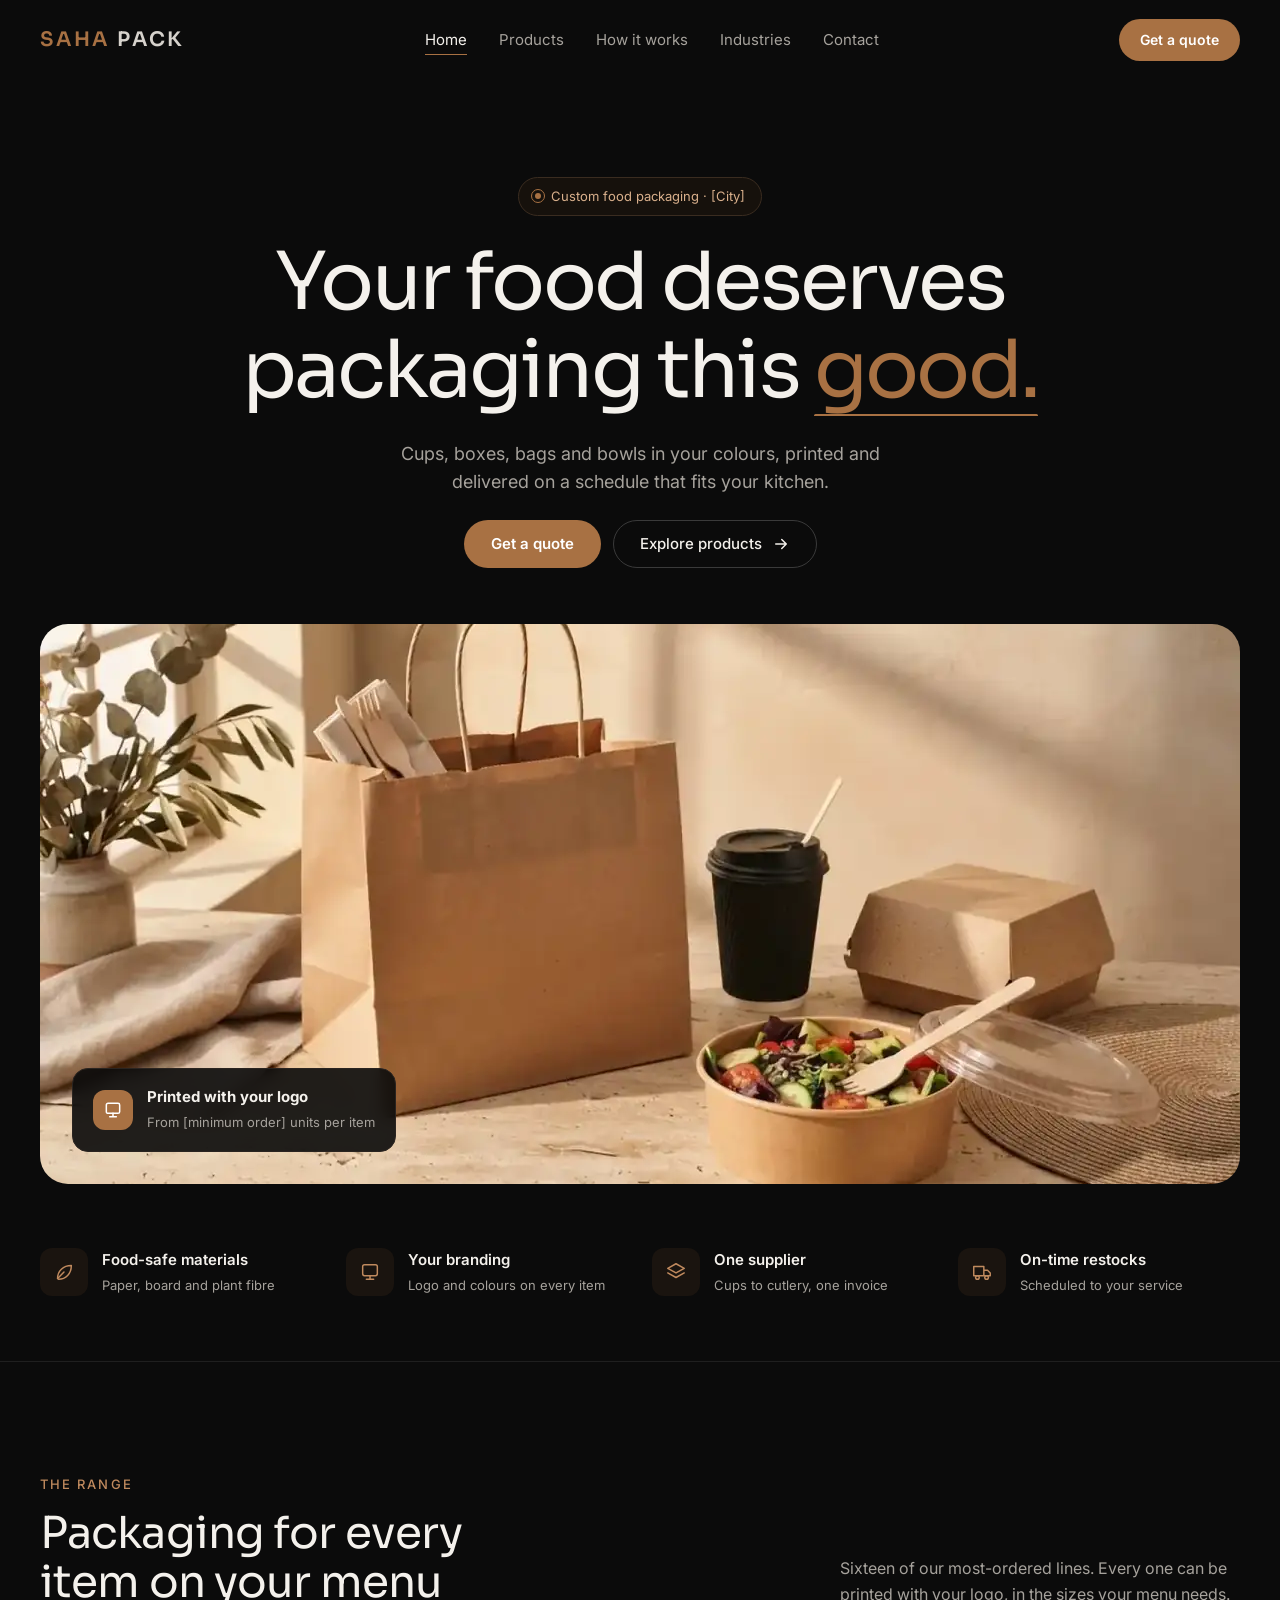
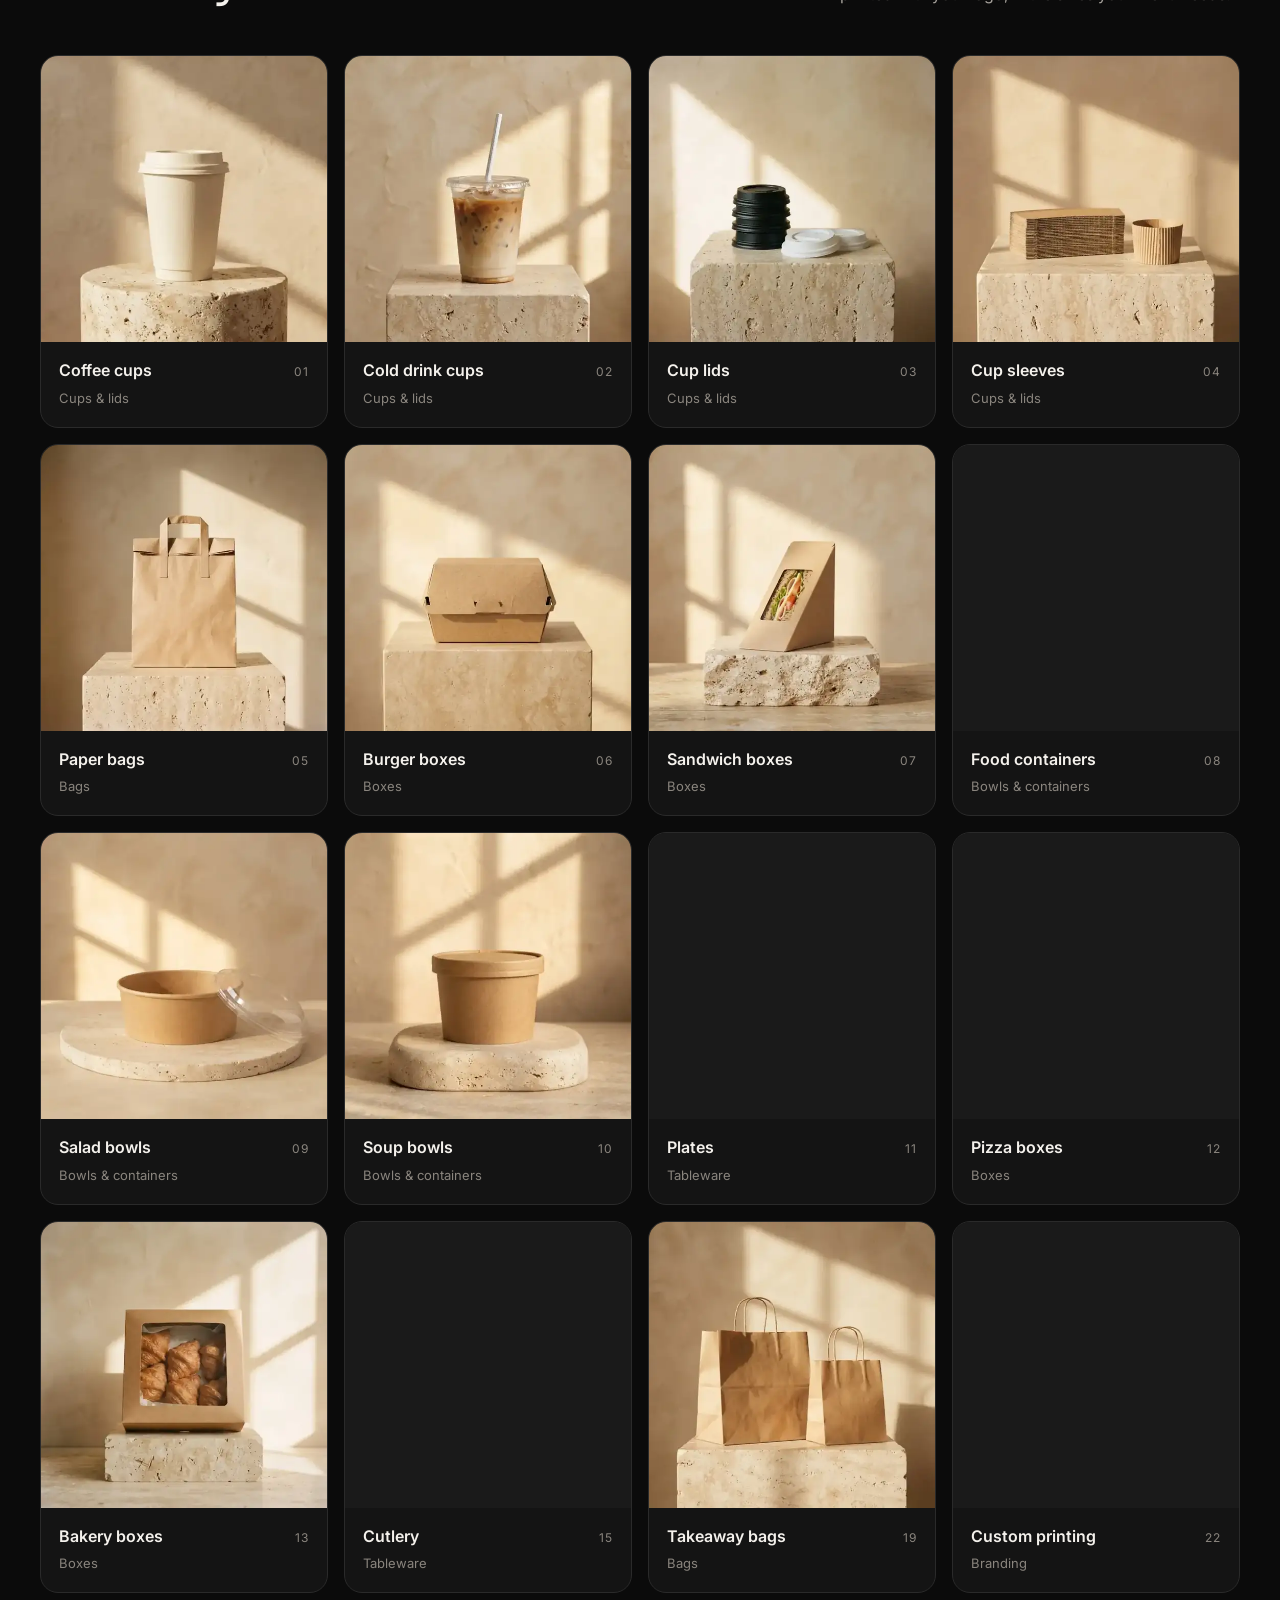
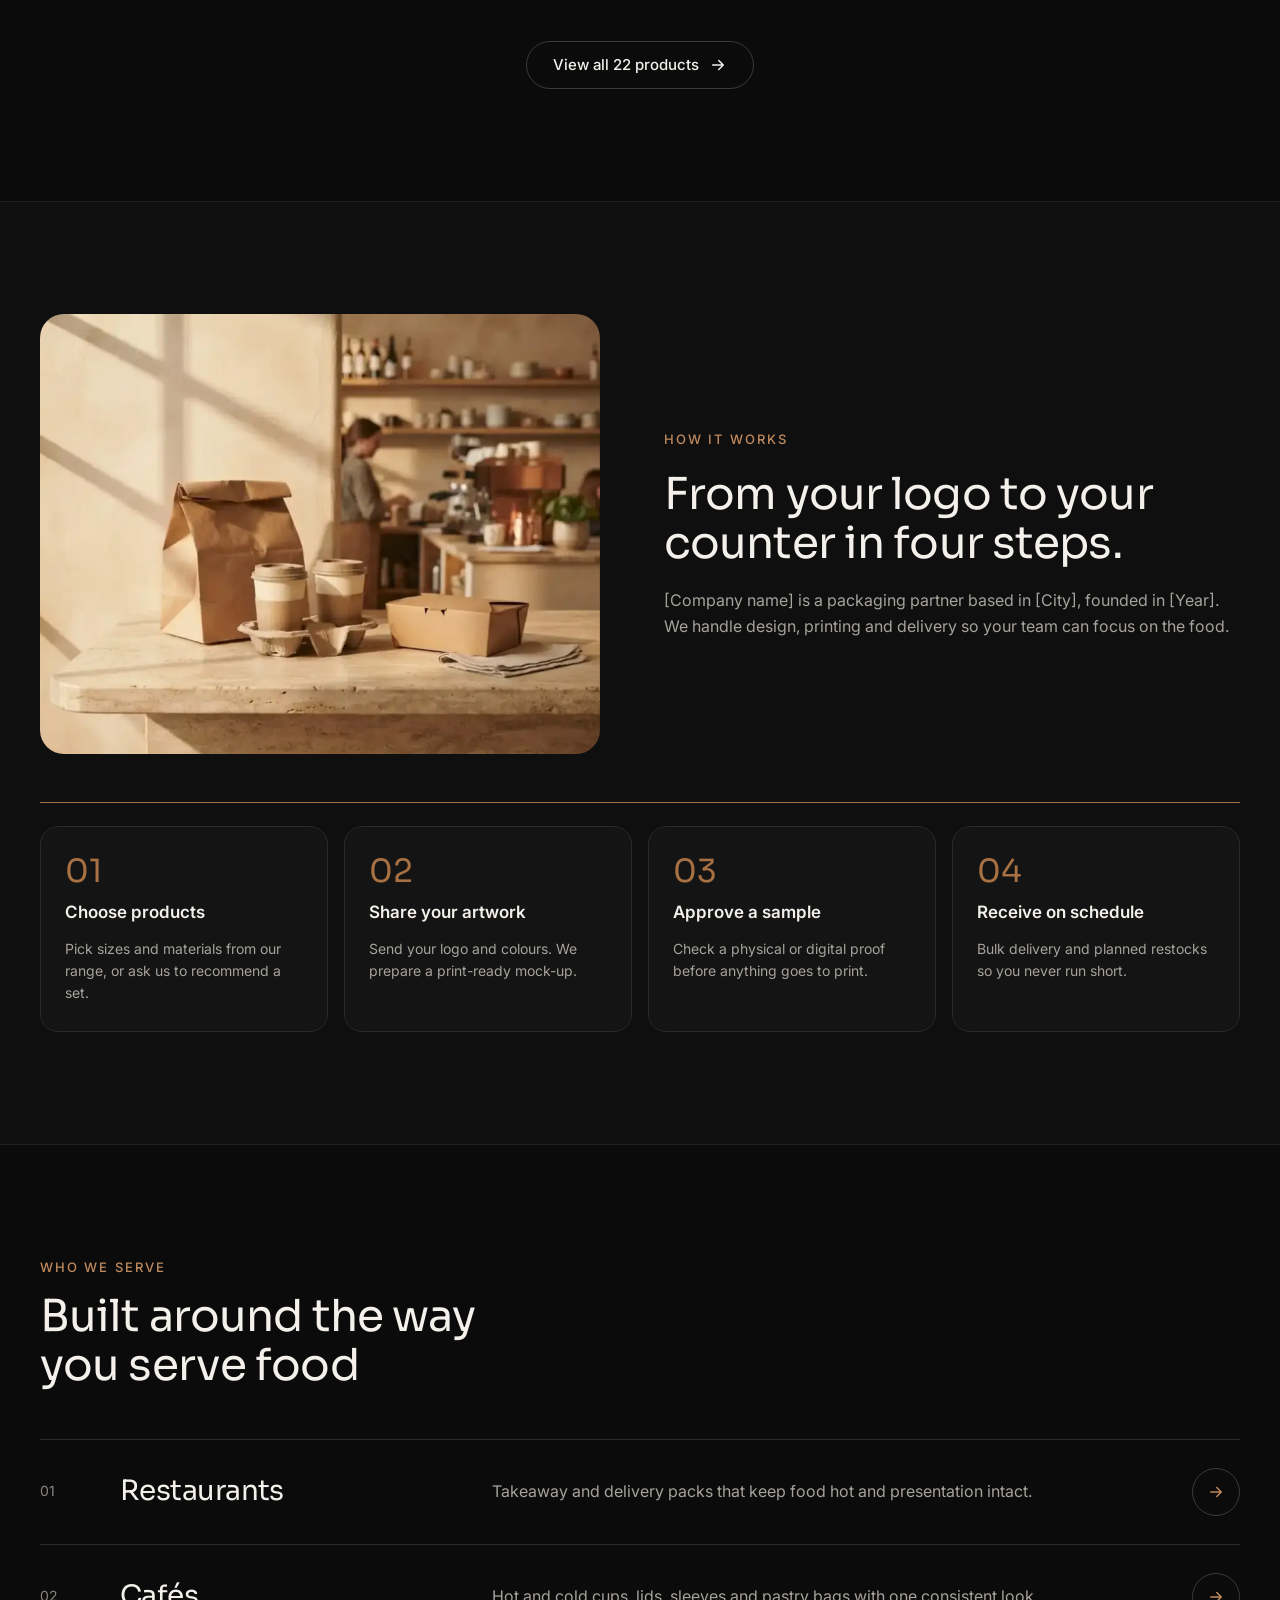
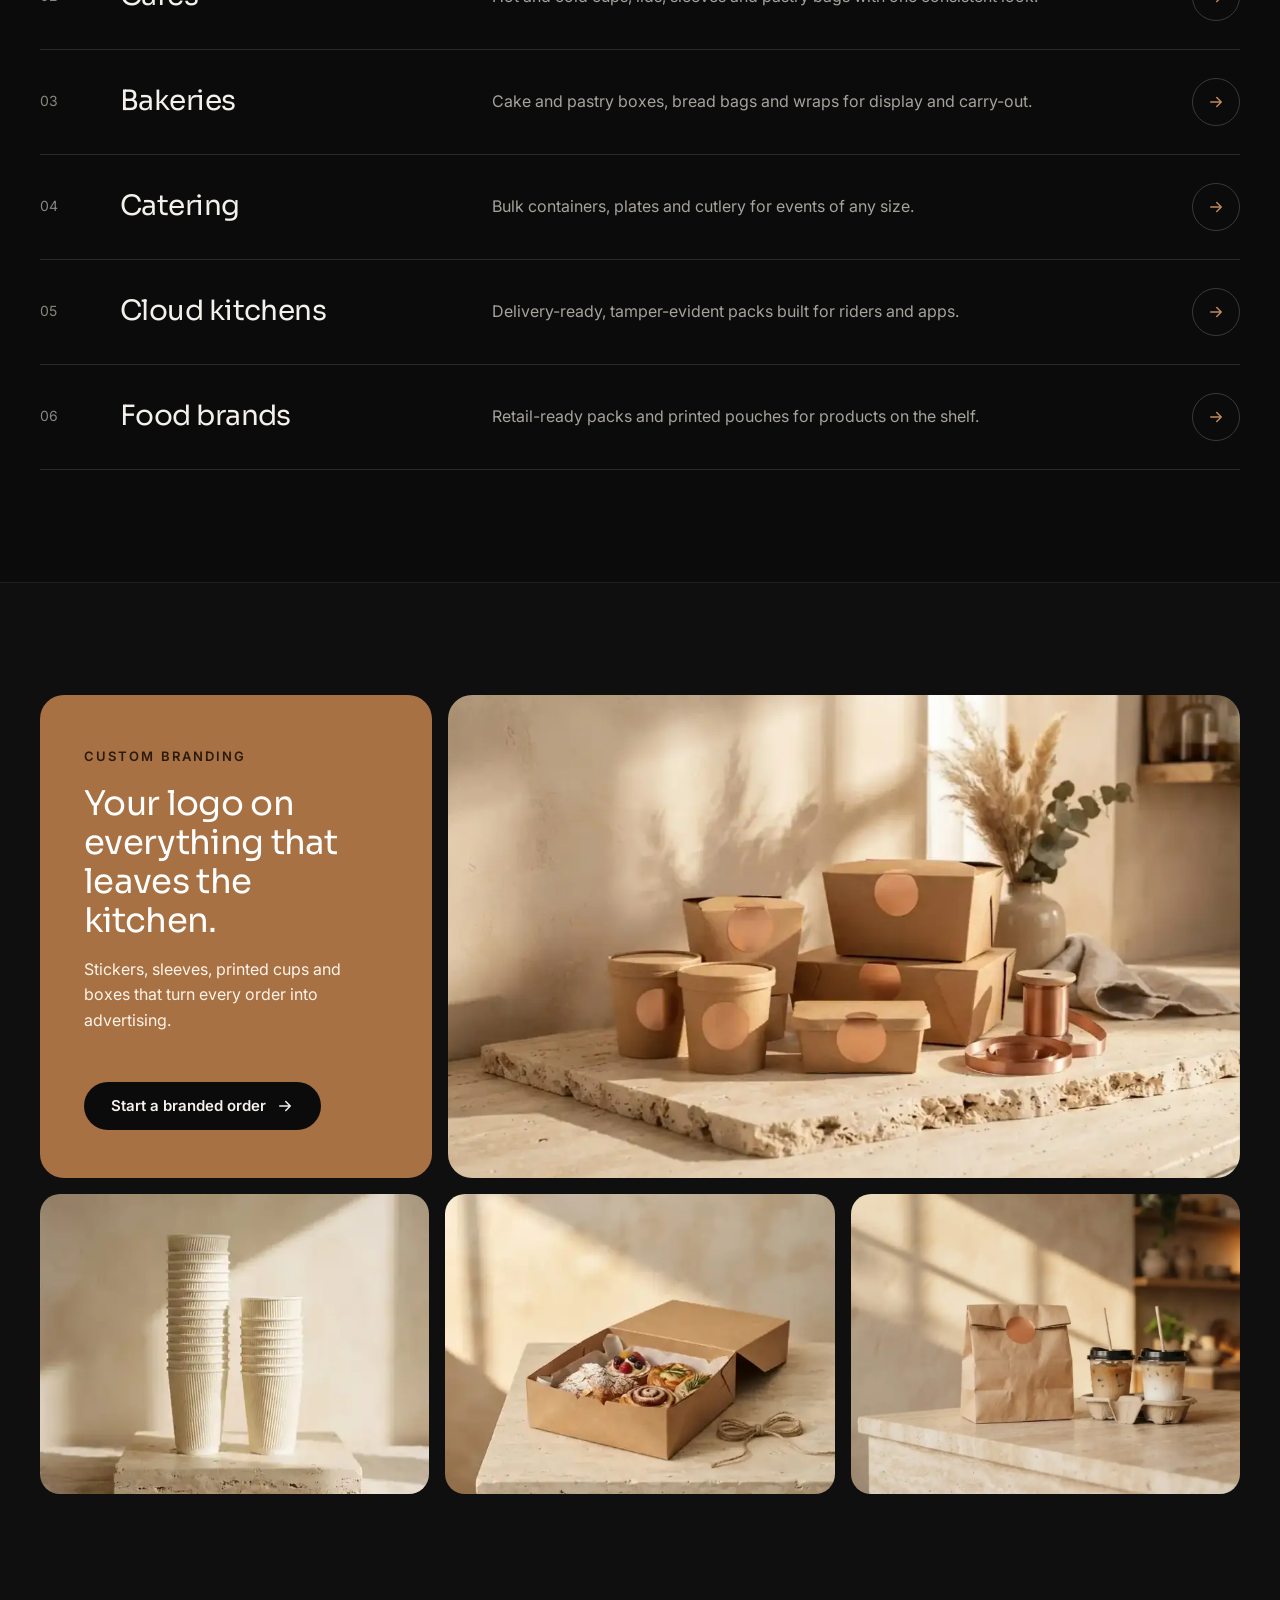
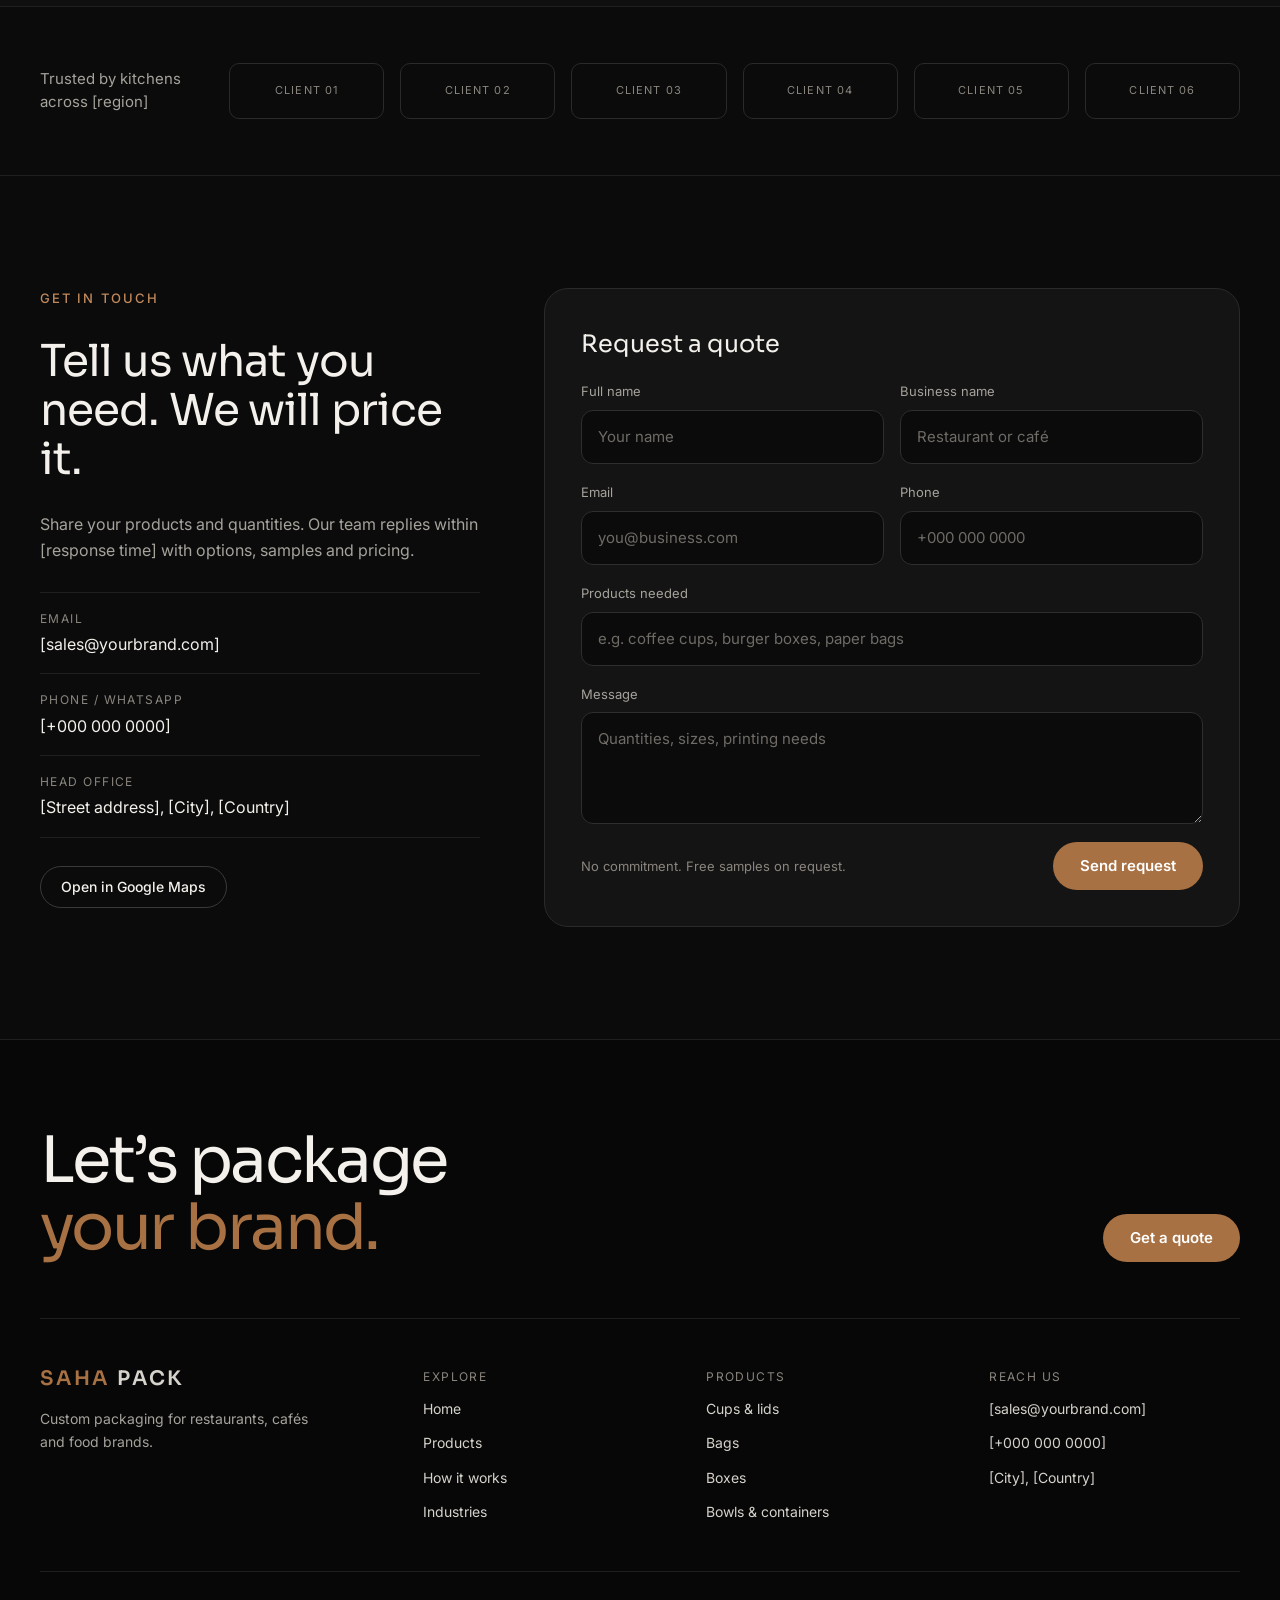
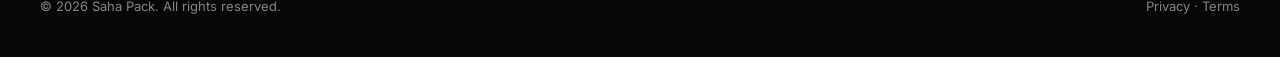
==== index.html @ f31ed8f7 "Saha Pack website: home and products pages with micro-animations Co-Authored-By: Claude Opus 5.5 <no" ====
<!doctype html>
<html lang="en" class="no-js">
<head>
  <meta charset="utf-8">
  <meta name="viewport" content="width=device-width, initial-scale=1">
  <title>Saha Pack | Custom Food Packaging for Restaurants and Cafés</title>
  <meta name="description" content="Cups, boxes, bags and bowls for restaurants, cafés and food brands, printed with your branding and delivered on schedule.">
  <meta name="theme-color" content="#0b0b0b">
  <meta property="og:title" content="Saha Pack | Custom Food Packaging">
  <meta property="og:description" content="Cups, boxes, bags and bowls printed with your branding and delivered on schedule.">
  <meta property="og:image" content="/assets/img/hero.webp">
  <link rel="icon" href="/assets/favicon.svg" type="image/svg+xml">
  <link rel="preconnect" href="https://fonts.googleapis.com">
  <link rel="preconnect" href="https://fonts.gstatic.com" crossorigin>
  <link href="https://fonts.googleapis.com/css2?family=Inter:wght@400;500;600&family=Sora:wght@400;600&display=swap" rel="stylesheet">
  <link rel="preload" as="image" href="/assets/img/hero.webp">
  <link rel="stylesheet" href="/assets/css/styles.css">
</head>
<body>
  <a class="skip-link" href="#main">Skip to content</a>

  <header class="site-header">
    <div class="container nav-bar">
      <a class="logo" href="/" aria-label="Saha Pack home">
        <span class="logo__word"><span>SAHA</span> <span>PACK</span></span>
      </a>
      <nav aria-label="Main">
        <ul class="nav-links">
          <li><a href="/" aria-current="page">Home</a></li>
          <li><a href="/products">Products</a></li>
          <li><a href="/#how">How it works</a></li>
          <li><a href="/#industries">Industries</a></li>
          <li><a href="/#contact">Contact</a></li>
        </ul>
      </nav>
      <div class="nav-cta">
        <a class="btn btn--primary btn--sm" href="/#contact">Get a quote</a>
        <button class="menu-toggle" type="button" aria-label="Open menu" aria-expanded="false" aria-controls="mobile-menu"><span></span></button>
      </div>
    </div>
  </header>

  <div class="mobile-menu" id="mobile-menu">
    <a href="/">Home</a>
    <a href="/products">Products</a>
    <a href="/#how">How it works</a>
    <a href="/#industries">Industries</a>
    <a href="/#contact">Contact</a>
    <a class="btn btn--primary" href="/#contact">Get a quote</a>
  </div>

  <main id="main">

    <!-- Hero -->
    <section class="hero">
      <div class="container">
        <div class="hero__copy">
          <span class="tag fade-in"><span class="tag__dot" aria-hidden="true"></span>Custom food packaging · [City]</span>
          <h1 class="hero__title">
            <span class="line"><span>Your food deserves</span></span>
            <span class="line"><span>packaging this <span class="underline">good.</span></span></span>
          </h1>
          <p class="hero__lead fade-in d1">Cups, boxes, bags and bowls in your colours, printed and delivered on a schedule that fits your kitchen.</p>
          <div class="hero__actions fade-in d2">
            <a class="btn btn--primary" href="#contact">Get a quote</a>
            <a class="btn btn--ghost" href="/products">Explore products
              <svg class="icon" viewBox="0 0 24 24" fill="none" stroke="currentColor" stroke-width="2" stroke-linecap="round" stroke-linejoin="round" aria-hidden="true"><path d="M5 12h14M13 6l6 6-6 6"/></svg>
            </a>
          </div>
        </div>

        <div class="hero__media fade-in d3">
          <div class="hero__frame">
            <img src="/assets/img/hero.webp" width="1600" height="1193" alt="Kraft takeaway bag, black coffee cup, burger box and salad bowl on a stone counter in warm sunlight" fetchpriority="high">
          </div>
          <div class="float-card">
            <span class="float-card__icon" aria-hidden="true">
              <svg width="20" height="20" viewBox="0 0 24 24" fill="none" stroke="#fff" stroke-width="1.8" stroke-linecap="round" stroke-linejoin="round"><rect x="4" y="4" width="16" height="12" rx="2"/><path d="M8 20h8M12 16v4"/></svg>
            </span>
            <span><strong>Printed with your logo</strong><small>From [minimum order] units per item</small></span>
          </div>
        </div>
      </div>
    </section>

    <!-- Values -->
    <section class="values" aria-label="Why Saha Pack">
      <div class="container values__grid" data-reveal-group>
        <div class="value" data-reveal>
          <span class="value__icon" aria-hidden="true"><svg viewBox="0 0 24 24" fill="none" stroke="currentColor" stroke-width="1.6" stroke-linecap="round" stroke-linejoin="round"><path pathLength="1" d="M5 19c0-8 6-14 15-14 0 9-6 15-14 15"/><path pathLength="1" d="M5 19l7-7"/></svg></span>
          <span><strong>Food-safe materials</strong><small>Paper, board and plant fibre</small></span>
        </div>
        <div class="value" data-reveal>
          <span class="value__icon" aria-hidden="true"><svg viewBox="0 0 24 24" fill="none" stroke="currentColor" stroke-width="1.6" stroke-linecap="round" stroke-linejoin="round"><rect pathLength="1" x="4" y="4" width="16" height="12" rx="2"/><path pathLength="1" d="M8 20h8M12 16v4"/></svg></span>
          <span><strong>Your branding</strong><small>Logo and colours on every item</small></span>
        </div>
        <div class="value" data-reveal>
          <span class="value__icon" aria-hidden="true"><svg viewBox="0 0 24 24" fill="none" stroke="currentColor" stroke-width="1.6" stroke-linecap="round" stroke-linejoin="round"><path pathLength="1" d="M12 3l9 5-9 5-9-5z"/><path pathLength="1" d="M3 13l9 5 9-5"/></svg></span>
          <span><strong>One supplier</strong><small>Cups to cutlery, one invoice</small></span>
        </div>
        <div class="value" data-reveal>
          <span class="value__icon" aria-hidden="true"><svg viewBox="0 0 24 24" fill="none" stroke="currentColor" stroke-width="1.6" stroke-linecap="round" stroke-linejoin="round"><path pathLength="1" d="M3 6h11v10H3zM14 10h4l3 3v3h-7"/><circle pathLength="1" cx="7" cy="18" r="2"/><circle pathLength="1" cx="17" cy="18" r="2"/></svg></span>
          <span><strong>On-time restocks</strong><small>Scheduled to your service</small></span>
        </div>
      </div>
    </section>

    <!-- Products -->
    <section class="section" id="products" aria-labelledby="products-title">
      <div class="container">
        <div class="section-head">
          <div data-reveal>
            <span class="eyebrow">The range</span>
            <h2 class="h2" id="products-title">Packaging for every<br>item on your menu</h2>
          </div>
          <p class="lead" data-reveal>Sixteen of our most-ordered lines. Every one can be printed with your logo, in the sizes your menu needs.</p>
        </div>

        <div class="product-grid" data-reveal-group>
          <a class="card" href="/products" data-reveal><div class="card__media"><img src="/assets/img/coffee-cups.webp" width="800" height="800" loading="lazy" decoding="async" alt="Cream double-wall coffee cup with lid"></div><span class="card__go" aria-hidden="true"><svg viewBox="0 0 24 24" fill="none" stroke="currentColor" stroke-width="2" stroke-linecap="round" stroke-linejoin="round"><path d="M5 12h14M13 6l6 6-6 6"/></svg></span><div class="card__info"><div class="card__row"><span class="card__name">Coffee cups</span><span class="card__num">01</span></div><span class="card__cat">Cups &amp; lids</span></div></a>
          <a class="card" href="/products" data-reveal><div class="card__media"><img src="/assets/img/cold-drink-cups.webp" width="800" height="800" loading="lazy" decoding="async" alt="Clear cold drink cup with iced latte and straw"></div><span class="card__go" aria-hidden="true"><svg viewBox="0 0 24 24" fill="none" stroke="currentColor" stroke-width="2" stroke-linecap="round" stroke-linejoin="round"><path d="M5 12h14M13 6l6 6-6 6"/></svg></span><div class="card__info"><div class="card__row"><span class="card__name">Cold drink cups</span><span class="card__num">02</span></div><span class="card__cat">Cups &amp; lids</span></div></a>
          <a class="card" href="/products" data-reveal><div class="card__media"><img src="/assets/img/cup-lids.webp" width="800" height="800" loading="lazy" decoding="async" alt="Stack of black sip lids beside white lids"></div><span class="card__go" aria-hidden="true"><svg viewBox="0 0 24 24" fill="none" stroke="currentColor" stroke-width="2" stroke-linecap="round" stroke-linejoin="round"><path d="M5 12h14M13 6l6 6-6 6"/></svg></span><div class="card__info"><div class="card__row"><span class="card__name">Cup lids</span><span class="card__num">03</span></div><span class="card__cat">Cups &amp; lids</span></div></a>
          <a class="card" href="/products" data-reveal><div class="card__media"><img src="/assets/img/cup-sleeves.webp" width="800" height="800" loading="lazy" decoding="async" alt="Kraft corrugated cup sleeves"></div><span class="card__go" aria-hidden="true"><svg viewBox="0 0 24 24" fill="none" stroke="currentColor" stroke-width="2" stroke-linecap="round" stroke-linejoin="round"><path d="M5 12h14M13 6l6 6-6 6"/></svg></span><div class="card__info"><div class="card__row"><span class="card__name">Cup sleeves</span><span class="card__num">04</span></div><span class="card__cat">Cups &amp; lids</span></div></a>
          <a class="card" href="/products" data-reveal><div class="card__media"><img src="/assets/img/paper-bags.webp" width="800" height="800" loading="lazy" decoding="async" alt="Kraft paper bag with flat handles"></div><span class="card__go" aria-hidden="true"><svg viewBox="0 0 24 24" fill="none" stroke="currentColor" stroke-width="2" stroke-linecap="round" stroke-linejoin="round"><path d="M5 12h14M13 6l6 6-6 6"/></svg></span><div class="card__info"><div class="card__row"><span class="card__name">Paper bags</span><span class="card__num">05</span></div><span class="card__cat">Bags</span></div></a>
          <a class="card" href="/products" data-reveal><div class="card__media"><img src="/assets/img/burger-boxes.webp" width="800" height="800" loading="lazy" decoding="async" alt="Kraft clamshell burger box"></div><span class="card__go" aria-hidden="true"><svg viewBox="0 0 24 24" fill="none" stroke="currentColor" stroke-width="2" stroke-linecap="round" stroke-linejoin="round"><path d="M5 12h14M13 6l6 6-6 6"/></svg></span><div class="card__info"><div class="card__row"><span class="card__name">Burger boxes</span><span class="card__num">06</span></div><span class="card__cat">Boxes</span></div></a>
          <a class="card" href="/products" data-reveal><div class="card__media"><img src="/assets/img/sandwich-boxes.webp" width="800" height="800" loading="lazy" decoding="async" alt="Kraft sandwich wedge box with window"></div><span class="card__go" aria-hidden="true"><svg viewBox="0 0 24 24" fill="none" stroke="currentColor" stroke-width="2" stroke-linecap="round" stroke-linejoin="round"><path d="M5 12h14M13 6l6 6-6 6"/></svg></span><div class="card__info"><div class="card__row"><span class="card__name">Sandwich boxes</span><span class="card__num">07</span></div><span class="card__cat">Boxes</span></div></a>
          <a class="card" href="/products" data-reveal><div class="card__media"><img src="/assets/img/food-containers.webp" width="800" height="800" loading="lazy" decoding="async" alt="Two stacked kraft food containers with lids"></div><span class="card__go" aria-hidden="true"><svg viewBox="0 0 24 24" fill="none" stroke="currentColor" stroke-width="2" stroke-linecap="round" stroke-linejoin="round"><path d="M5 12h14M13 6l6 6-6 6"/></svg></span><div class="card__info"><div class="card__row"><span class="card__name">Food containers</span><span class="card__num">08</span></div><span class="card__cat">Bowls &amp; containers</span></div></a>
          <a class="card" href="/products" data-reveal><div class="card__media"><img src="/assets/img/salad-bowls.webp" width="800" height="800" loading="lazy" decoding="async" alt="Kraft salad bowl with clear lid"></div><span class="card__go" aria-hidden="true"><svg viewBox="0 0 24 24" fill="none" stroke="currentColor" stroke-width="2" stroke-linecap="round" stroke-linejoin="round"><path d="M5 12h14M13 6l6 6-6 6"/></svg></span><div class="card__info"><div class="card__row"><span class="card__name">Salad bowls</span><span class="card__num">09</span></div><span class="card__cat">Bowls &amp; containers</span></div></a>
          <a class="card" href="/products" data-reveal><div class="card__media"><img src="/assets/img/soup-bowls.webp" width="800" height="800" loading="lazy" decoding="async" alt="Kraft soup bowl with fitted lid"></div><span class="card__go" aria-hidden="true"><svg viewBox="0 0 24 24" fill="none" stroke="currentColor" stroke-width="2" stroke-linecap="round" stroke-linejoin="round"><path d="M5 12h14M13 6l6 6-6 6"/></svg></span><div class="card__info"><div class="card__row"><span class="card__name">Soup bowls</span><span class="card__num">10</span></div><span class="card__cat">Bowls &amp; containers</span></div></a>
          <a class="card" href="/products" data-reveal><div class="card__media"><img src="/assets/img/plates.webp" width="800" height="800" loading="lazy" decoding="async" alt="Stack of plant-fibre plates"></div><span class="card__go" aria-hidden="true"><svg viewBox="0 0 24 24" fill="none" stroke="currentColor" stroke-width="2" stroke-linecap="round" stroke-linejoin="round"><path d="M5 12h14M13 6l6 6-6 6"/></svg></span><div class="card__info"><div class="card__row"><span class="card__name">Plates</span><span class="card__num">11</span></div><span class="card__cat">Tableware</span></div></a>
          <a class="card" href="/products" data-reveal><div class="card__media"><img src="/assets/img/pizza-boxes.webp" width="800" height="800" loading="lazy" decoding="async" alt="Two stacked kraft pizza boxes"></div><span class="card__go" aria-hidden="true"><svg viewBox="0 0 24 24" fill="none" stroke="currentColor" stroke-width="2" stroke-linecap="round" stroke-linejoin="round"><path d="M5 12h14M13 6l6 6-6 6"/></svg></span><div class="card__info"><div class="card__row"><span class="card__name">Pizza boxes</span><span class="card__num">12</span></div><span class="card__cat">Boxes</span></div></a>
          <a class="card" href="/products" data-reveal><div class="card__media"><img src="/assets/img/bakery-boxes.webp" width="800" height="800" loading="lazy" decoding="async" alt="Kraft bakery box with window showing croissants"></div><span class="card__go" aria-hidden="true"><svg viewBox="0 0 24 24" fill="none" stroke="currentColor" stroke-width="2" stroke-linecap="round" stroke-linejoin="round"><path d="M5 12h14M13 6l6 6-6 6"/></svg></span><div class="card__info"><div class="card__row"><span class="card__name">Bakery boxes</span><span class="card__num">13</span></div><span class="card__cat">Boxes</span></div></a>
          <a class="card" href="/products" data-reveal><div class="card__media"><img src="/assets/img/cutlery.webp" width="800" height="800" loading="lazy" decoding="async" alt="Wooden fork, knife and spoon"></div><span class="card__go" aria-hidden="true"><svg viewBox="0 0 24 24" fill="none" stroke="currentColor" stroke-width="2" stroke-linecap="round" stroke-linejoin="round"><path d="M5 12h14M13 6l6 6-6 6"/></svg></span><div class="card__info"><div class="card__row"><span class="card__name">Cutlery</span><span class="card__num">15</span></div><span class="card__cat">Tableware</span></div></a>
          <a class="card" href="/products" data-reveal><div class="card__media"><img src="/assets/img/takeaway-bags.webp" width="800" height="800" loading="lazy" decoding="async" alt="Two kraft takeaway bags with twisted handles"></div><span class="card__go" aria-hidden="true"><svg viewBox="0 0 24 24" fill="none" stroke="currentColor" stroke-width="2" stroke-linecap="round" stroke-linejoin="round"><path d="M5 12h14M13 6l6 6-6 6"/></svg></span><div class="card__info"><div class="card__row"><span class="card__name">Takeaway bags</span><span class="card__num">19</span></div><span class="card__cat">Bags</span></div></a>
          <a class="card" href="/products" data-reveal><div class="card__media"><img src="/assets/img/custom-printing.webp" width="800" height="800" loading="lazy" decoding="async" alt="Black cup, gift box and kraft pouch with copper seals"></div><span class="card__go" aria-hidden="true"><svg viewBox="0 0 24 24" fill="none" stroke="currentColor" stroke-width="2" stroke-linecap="round" stroke-linejoin="round"><path d="M5 12h14M13 6l6 6-6 6"/></svg></span><div class="card__info"><div class="card__row"><span class="card__name">Custom printing</span><span class="card__num">22</span></div><span class="card__cat">Branding</span></div></a>
        </div>

        <div class="center">
          <a class="btn btn--ghost" href="/products">View all 22 products
            <svg class="icon" viewBox="0 0 24 24" fill="none" stroke="currentColor" stroke-width="2" stroke-linecap="round" stroke-linejoin="round" aria-hidden="true"><path d="M5 12h14M13 6l6 6-6 6"/></svg>
          </a>
        </div>
      </div>
    </section>

    <!-- How it works -->
    <section class="section section--alt" id="how" aria-labelledby="how-title">
      <div class="container">
        <div class="how">
          <div class="how__photo photo photo--parallax" data-reveal>
            <img src="/assets/img/about.webp" width="1600" height="1073" loading="lazy" decoding="async" alt="Takeaway order with coffee cups in a carrier on a café counter">
          </div>
          <div class="how__copy" data-reveal>
            <span class="eyebrow">How it works</span>
            <h2 class="h2" id="how-title">From your logo to your counter in four steps.</h2>
            <p class="lead">[Company name] is a packaging partner based in [City], founded in [Year]. We handle design, printing and delivery so your team can focus on the food.</p>
          </div>
        </div>

        <ol class="steps" data-observe data-reveal-group style="list-style:none;padding:0;margin-bottom:0;margin-top:72px">
          <li class="steps__track" aria-hidden="true"></li>
          <li class="step" data-reveal><span class="step__num">01</span><h3>Choose products</h3><p>Pick sizes and materials from our range, or ask us to recommend a set.</p></li>
          <li class="step" data-reveal><span class="step__num">02</span><h3>Share your artwork</h3><p>Send your logo and colours. We prepare a print-ready mock-up.</p></li>
          <li class="step" data-reveal><span class="step__num">03</span><h3>Approve a sample</h3><p>Check a physical or digital proof before anything goes to print.</p></li>
          <li class="step" data-reveal><span class="step__num">04</span><h3>Receive on schedule</h3><p>Bulk delivery and planned restocks so you never run short.</p></li>
        </ol>
      </div>
    </section>

    <!-- Industries -->
    <section class="section" id="industries" aria-labelledby="ind-title">
      <div class="container">
        <div class="section-head">
          <div data-reveal>
            <span class="eyebrow">Who we serve</span>
            <h2 class="h2" id="ind-title">Built around the way<br>you serve food</h2>
          </div>
        </div>
        <div class="ind-list" data-reveal-group>
          <a class="ind-row" href="#contact" data-reveal><span class="ind-row__num">01</span><span class="ind-row__title">Restaurants</span><span class="ind-row__desc">Takeaway and delivery packs that keep food hot and presentation intact.</span><span class="ind-row__arrow" aria-hidden="true"><svg viewBox="0 0 24 24" fill="none" stroke="currentColor" stroke-width="2" stroke-linecap="round" stroke-linejoin="round"><path d="M5 12h14M13 6l6 6-6 6"/></svg></span></a>
          <a class="ind-row" href="#contact" data-reveal><span class="ind-row__num">02</span><span class="ind-row__title">Cafés</span><span class="ind-row__desc">Hot and cold cups, lids, sleeves and pastry bags with one consistent look.</span><span class="ind-row__arrow" aria-hidden="true"><svg viewBox="0 0 24 24" fill="none" stroke="currentColor" stroke-width="2" stroke-linecap="round" stroke-linejoin="round"><path d="M5 12h14M13 6l6 6-6 6"/></svg></span></a>
          <a class="ind-row" href="#contact" data-reveal><span class="ind-row__num">03</span><span class="ind-row__title">Bakeries</span><span class="ind-row__desc">Cake and pastry boxes, bread bags and wraps for display and carry-out.</span><span class="ind-row__arrow" aria-hidden="true"><svg viewBox="0 0 24 24" fill="none" stroke="currentColor" stroke-width="2" stroke-linecap="round" stroke-linejoin="round"><path d="M5 12h14M13 6l6 6-6 6"/></svg></span></a>
          <a class="ind-row" href="#contact" data-reveal><span class="ind-row__num">04</span><span class="ind-row__title">Catering</span><span class="ind-row__desc">Bulk containers, plates and cutlery for events of any size.</span><span class="ind-row__arrow" aria-hidden="true"><svg viewBox="0 0 24 24" fill="none" stroke="currentColor" stroke-width="2" stroke-linecap="round" stroke-linejoin="round"><path d="M5 12h14M13 6l6 6-6 6"/></svg></span></a>
          <a class="ind-row" href="#contact" data-reveal><span class="ind-row__num">05</span><span class="ind-row__title">Cloud kitchens</span><span class="ind-row__desc">Delivery-ready, tamper-evident packs built for riders and apps.</span><span class="ind-row__arrow" aria-hidden="true"><svg viewBox="0 0 24 24" fill="none" stroke="currentColor" stroke-width="2" stroke-linecap="round" stroke-linejoin="round"><path d="M5 12h14M13 6l6 6-6 6"/></svg></span></a>
          <a class="ind-row" href="#contact" data-reveal><span class="ind-row__num">06</span><span class="ind-row__title">Food brands</span><span class="ind-row__desc">Retail-ready packs and printed pouches for products on the shelf.</span><span class="ind-row__arrow" aria-hidden="true"><svg viewBox="0 0 24 24" fill="none" stroke="currentColor" stroke-width="2" stroke-linecap="round" stroke-linejoin="round"><path d="M5 12h14M13 6l6 6-6 6"/></svg></span></a>
        </div>
      </div>
    </section>

    <!-- Custom branding -->
    <section class="section section--alt" aria-labelledby="brand-title">
      <div class="container">
        <div class="brand-top">
          <div class="brand-card" data-reveal>
            <div>
              <span class="eyebrow">Custom branding</span>
              <h2 id="brand-title">Your logo on everything that leaves the kitchen.</h2>
              <p>Stickers, sleeves, printed cups and boxes that turn every order into advertising.</p>
            </div>
            <a class="btn btn--dark" href="#contact">Start a branded order
              <svg class="icon" viewBox="0 0 24 24" fill="none" stroke="currentColor" stroke-width="2" stroke-linecap="round" stroke-linejoin="round" aria-hidden="true"><path d="M5 12h14M13 6l6 6-6 6"/></svg>
            </a>
          </div>
          <div class="photo photo--parallax" data-reveal>
            <img src="/assets/img/branded-set.webp" width="1600" height="1073" loading="lazy" decoding="async" alt="Kraft boxes and soup cups sealed with copper stickers, with a spool of copper ribbon">
          </div>
        </div>
        <div class="brand-row" data-reveal-group>
          <div class="photo" data-reveal><img src="/assets/img/cup-stacks.webp" width="800" height="800" loading="lazy" decoding="async" alt="Two stacks of cream ripple coffee cups"></div>
          <div class="photo" data-reveal><img src="/assets/img/pastry-box.webp" width="800" height="800" loading="lazy" decoding="async" alt="Open kraft box of pastries with twine"></div>
          <div class="photo" data-reveal><img src="/assets/img/delivery-order.webp" width="1600" height="1073" loading="lazy" decoding="async" alt="Sealed kraft bag and two iced coffees in a carrier"></div>
        </div>
      </div>
    </section>

    <!-- Clients -->
    <section class="clients" aria-label="Clients">
      <div class="container clients__inner">
        <p class="clients__label">Trusted by kitchens<br>across [region]</p>
        <div class="clients__logos" data-reveal-group>
          <div class="client" data-reveal>CLIENT 01</div>
          <div class="client" data-reveal>CLIENT 02</div>
          <div class="client" data-reveal>CLIENT 03</div>
          <div class="client" data-reveal>CLIENT 04</div>
          <div class="client" data-reveal>CLIENT 05</div>
          <div class="client" data-reveal>CLIENT 06</div>
        </div>
      </div>
    </section>

    <!-- Contact -->
    <section class="section" id="contact" aria-labelledby="contact-title">
      <div class="container contact">
        <div class="contact__copy" data-reveal>
          <span class="eyebrow">Get in touch</span>
          <h2 class="h2" id="contact-title">Tell us what you need. We will price it.</h2>
          <p class="lead">Share your products and quantities. Our team replies within [response time] with options, samples and pricing.</p>
          <dl class="details" style="margin:0">
            <div><dt>Email</dt><dd><a href="mailto:sales@yourbrand.com">[sales@yourbrand.com]</a></dd></div>
            <div><dt>Phone / WhatsApp</dt><dd>[+000 000 0000]</dd></div>
            <div><dt>Head office</dt><dd>[Street address], [City], [Country]</dd></div>
          </dl>
          <a class="btn btn--ghost btn--sm" href="#" style="align-self:flex-start">Open in Google Maps</a>
        </div>

        <form class="form" data-quote-form novalidate data-reveal>
          <h3>Request a quote</h3>
          <div class="field"><label for="f-name">Full name</label><input id="f-name" name="Name" type="text" autocomplete="name" placeholder="Your name" required></div>
          <div class="field"><label for="f-biz">Business name</label><input id="f-biz" name="Business" type="text" autocomplete="organization" placeholder="Restaurant or café"></div>
          <div class="field"><label for="f-email">Email</label><input id="f-email" name="Email" type="email" autocomplete="email" placeholder="you@business.com" required></div>
          <div class="field"><label for="f-phone">Phone</label><input id="f-phone" name="Phone" type="tel" autocomplete="tel" placeholder="+000 000 0000"></div>
          <div class="field field--full"><label for="f-products">Products needed</label><input id="f-products" name="Products" type="text" placeholder="e.g. coffee cups, burger boxes, paper bags" required></div>
          <div class="field field--full"><label for="f-msg">Message</label><textarea id="f-msg" name="Message" placeholder="Quantities, sizes, printing needs"></textarea></div>
          <div class="form__foot">
            <span class="form__note">No commitment. Free samples on request.</span>
            <button class="btn btn--primary" type="submit">
              <svg class="spinner" viewBox="0 0 24 24" fill="none" stroke="currentColor" stroke-width="2.4" stroke-linecap="round" aria-hidden="true"><path d="M12 3a9 9 0 1 0 9 9"/></svg>
              <svg class="check" viewBox="0 0 24 24" fill="none" stroke="currentColor" stroke-width="2.4" stroke-linecap="round" stroke-linejoin="round" aria-hidden="true"><path d="M5 12l5 5 9-10"/></svg>
              <span class="btn__label">Send request</span>
            </button>
          </div>
        </form>
      </div>
    </section>
  </main>

  <footer class="site-footer">
    <div class="container">
      <div class="footer-cta" data-reveal>
        <h2>Let’s package<br><span>your brand.</span></h2>
        <a class="btn btn--primary" href="/#contact">Get a quote</a>
      </div>
      <div class="footer-grid">
        <div>
          <a class="logo" href="/" aria-label="Saha Pack home"><span class="logo__word"><span>SAHA</span> <span>PACK</span></span></a>
          <p>Custom packaging for restaurants, cafés and food brands.</p>
        </div>
        <nav class="footer-col" aria-label="Explore">
          <span class="label-sm">Explore</span>
          <a href="/">Home</a><a href="/products">Products</a><a href="/#how">How it works</a><a href="/#industries">Industries</a>
        </nav>
        <nav class="footer-col" aria-label="Product categories">
          <span class="label-sm">Products</span>
          <a href="/products">Cups &amp; lids</a><a href="/products">Bags</a><a href="/products">Boxes</a><a href="/products">Bowls &amp; containers</a>
        </nav>
        <div class="footer-col">
          <span class="label-sm">Reach us</span>
          <a href="mailto:sales@yourbrand.com">[sales@yourbrand.com]</a><span>[+000 000 0000]</span><span>[City], [Country]</span>
        </div>
      </div>
      <div class="footer-bottom">
        <span>© <span data-year>2026</span> Saha Pack. All rights reserved.</span>
        <span>Privacy · Terms</span>
      </div>
    </div>
  </footer>

  <script src="/assets/js/main.js" defer></script>
</body>
</html>
---- assets/css/styles.css ----
/* Saha Pack — site styles */

:root {
  --bg: #0b0b0b;
  --bg-2: #0f0f0f;
  --surface: #141414;
  --surface-2: #1a1a1a;
  --line: #1f1f1f;
  --line-2: #2a2a2a;
  --text: #f4f1ec;
  --text-2: #d6d2cc;
  --muted: #a6a29c;
  --faint: #8a857e;
  --accent: #a87143;
  --accent-hover: #b9804f;
  --accent-text: #c08a5e;
  --accent-tint: #1a140f;

  --font-display: "Sora", system-ui, sans-serif;
  --font-body: "Inter", system-ui, sans-serif;

  --container: 1200px;
  --gutter: 24px;
  --radius: 18px;

  --ease-out: cubic-bezier(0.2, 0.7, 0.2, 1);
  --ease-in-out: cubic-bezier(0.65, 0, 0.35, 1);
}

*,
*::before,
*::after { box-sizing: border-box; }

html { scroll-behavior: smooth; -webkit-text-size-adjust: 100%; }

body {
  margin: 0;
  background: var(--bg);
  color: var(--text);
  font-family: var(--font-body);
  font-size: 16px;
  line-height: 1.6;
  -webkit-font-smoothing: antialiased;
  overflow-x: hidden;
}

img { display: block; max-width: 100%; height: auto; }
a { color: inherit; text-decoration: none; }
button, input, textarea, select { font: inherit; color: inherit; }
h1, h2, h3, p { margin: 0; }
ul { margin: 0; padding: 0; list-style: none; }

:focus-visible { outline: 2px solid var(--accent); outline-offset: 3px; border-radius: 6px; }

.container {
  width: 100%;
  max-width: calc(var(--container) + var(--gutter) * 2);
  margin: 0 auto;
  padding: 0 var(--gutter);
}

.skip-link {
  position: absolute; left: 16px; top: -60px; z-index: 100;
  background: var(--accent); color: #fff; padding: 10px 16px; border-radius: 8px;
  transition: top 0.2s var(--ease-out);
}
.skip-link:focus { top: 16px; }

/* ---------- Type ---------- */

.eyebrow {
  font-size: 13px; font-weight: 500; letter-spacing: 0.16em; text-transform: uppercase;
  color: var(--accent-text);
}
.h2 {
  font-family: var(--font-display); font-weight: 400;
  font-size: clamp(32px, 4vw, 44px); line-height: 1.12; letter-spacing: -0.02em;
}
.lead { color: var(--muted); font-size: 16px; line-height: 1.6; }

/* ---------- Buttons ---------- */

.btn {
  --btn-shift: 0px;
  display: inline-flex; align-items: center; justify-content: center; gap: 10px;
  min-height: 48px; padding: 0 26px; border-radius: 999px;
  font-size: 15px; font-weight: 500; white-space: nowrap; cursor: pointer;
  border: 1px solid transparent; background: none;
  transition: background-color 0.25s var(--ease-out), border-color 0.25s var(--ease-out),
    transform 0.25s var(--ease-out), color 0.25s var(--ease-out);
}
.btn:hover { transform: translateY(-1px); }
.btn:active { transform: translateY(0) scale(0.98); }
.btn .icon { width: 18px; height: 18px; transition: transform 0.3s var(--ease-out); }
.btn:hover .icon { transform: translateX(3px); }

.btn--primary { background: var(--accent); color: #fff; font-weight: 600; }
.btn--primary:hover { background: var(--accent-hover); }
.btn--ghost { border-color: #3a3a3a; color: var(--text); }
.btn--ghost:hover { border-color: var(--accent); }
.btn--dark { background: var(--bg); color: var(--text); font-weight: 600; }
.btn--dark:hover { background: #000; }
.btn--sm { min-height: 42px; padding: 0 20px; font-size: 14px; }

/* ---------- Header ---------- */

.site-header {
  position: sticky; top: 0; z-index: 50;
  border-bottom: 1px solid transparent;
  transition: background-color 0.3s var(--ease-out), border-color 0.3s var(--ease-out),
    transform 0.35s var(--ease-out), backdrop-filter 0.3s;
}
.site-header.is-scrolled {
  background: rgba(11, 11, 11, 0.82);
  backdrop-filter: blur(14px); -webkit-backdrop-filter: blur(14px);
  border-bottom-color: var(--line);
}
.site-header.is-hidden { transform: translateY(-100%); }

.nav-bar { display: flex; align-items: center; justify-content: space-between; gap: 24px; height: 80px; }

.logo { display: inline-flex; flex-direction: column; line-height: 1; }
.logo__word {
  font-family: var(--font-display); font-weight: 600; font-size: 20px; letter-spacing: 0.14em;
}
.logo__word span:first-child { color: var(--accent); }
.logo__word span:last-child { color: var(--text-2); }
.logo__sub { margin-top: 6px; font-size: 10px; letter-spacing: 0.3em; color: var(--faint); text-transform: uppercase; }

.nav-links { display: flex; gap: 32px; font-size: 15px; }
.nav-links a { position: relative; color: var(--muted); padding: 6px 0; transition: color 0.2s; }
.nav-links a::after {
  content: ""; position: absolute; left: 0; right: 0; bottom: 0; height: 1px;
  background: var(--accent); transform: scaleX(0); transform-origin: right;
  transition: transform 0.35s var(--ease-out);
}
.nav-links a:hover,
.nav-links a[aria-current="page"] { color: var(--text); }
.nav-links a:hover::after,
.nav-links a[aria-current="page"]::after { transform: scaleX(1); transform-origin: left; }

.nav-cta { display: flex; align-items: center; gap: 12px; }

.menu-toggle {
  display: none; width: 44px; height: 44px; border-radius: 12px;
  border: 1px solid var(--line-2); background: var(--surface); cursor: pointer;
  align-items: center; justify-content: center;
}
.menu-toggle span {
  position: relative; display: block; width: 18px; height: 1.5px; background: var(--text);
  transition: background 0.2s;
}
.menu-toggle span::before,
.menu-toggle span::after {
  content: ""; position: absolute; left: 0; width: 18px; height: 1.5px; background: var(--text);
  transition: transform 0.3s var(--ease-out);
}
.menu-toggle span::before { transform: translateY(-6px); }
.menu-toggle span::after { transform: translateY(6px); }
.menu-open .menu-toggle span { background: transparent; }
.menu-open .menu-toggle span::before { transform: rotate(45deg); }
.menu-open .menu-toggle span::after { transform: rotate(-45deg); }

.mobile-menu {
  position: fixed; inset: 80px 0 0 0; z-index: 49; background: var(--bg);
  padding: 32px var(--gutter); display: flex; flex-direction: column; gap: 8px;
  opacity: 0; visibility: hidden; transform: translateY(-8px);
  transition: opacity 0.3s var(--ease-out), transform 0.3s var(--ease-out), visibility 0.3s;
}
.mobile-menu a:not(.btn) {
  font-family: var(--font-display); font-size: 28px; padding: 12px 0; border-bottom: 1px solid var(--line);
  opacity: 0; transform: translateY(10px);
  transition: opacity 0.4s var(--ease-out), transform 0.4s var(--ease-out);
  transition-delay: calc(var(--i, 0) * 50ms + 80ms);
}
.mobile-menu .btn { margin-top: 24px; }
.menu-open .mobile-menu { opacity: 1; visibility: visible; transform: none; }
.menu-open .mobile-menu a { opacity: 1; transform: none; }
.menu-open { overflow: hidden; }

/* ---------- Hero ---------- */

.hero { padding: 96px 0 0; text-align: center; }
.hero__copy { display: flex; flex-direction: column; align-items: center; gap: 24px; }

.tag {
  display: inline-flex; align-items: center; gap: 10px; padding: 8px 16px; border-radius: 999px;
  border: 1px solid #3a2c20; background: #16110c; color: #d9b08c; font-size: 13px;
}
.tag__dot { position: relative; width: 6px; height: 6px; border-radius: 50%; background: var(--accent); }
.tag__dot::after {
  content: ""; position: absolute; inset: -4px; border-radius: 50%; border: 1px solid var(--accent);
  animation: ping 2.4s var(--ease-out) infinite;
}
@keyframes ping { 0% { transform: scale(0.6); opacity: 0.9; } 80%, 100% { transform: scale(1.8); opacity: 0; } }

.hero__title {
  font-family: var(--font-display); font-weight: 400;
  font-size: clamp(42px, 7vw, 80px); line-height: 1.04; letter-spacing: -0.035em;
}
.hero__title .line { display: block; overflow: hidden; padding-bottom: 0.06em; }
.hero__title .line > span { display: inline-block; transform: translateY(105%); transition: transform 0.9s var(--ease-out); }
.hero__title .line:nth-child(2) > span { transition-delay: 0.08s; }
.is-loaded .hero__title .line > span { transform: none; }

.underline { position: relative; color: var(--accent); white-space: nowrap; }
.underline::after {
  content: ""; position: absolute; left: 0; right: 0; bottom: 0.04em; height: 3px; border-radius: 2px;
  background: var(--accent); transform: scaleX(0); transform-origin: left;
  transition: transform 0.8s var(--ease-in-out) 0.9s;
}
.is-loaded .underline::after { transform: scaleX(1); }

.hero__lead { max-width: 560px; color: var(--muted); font-size: 18px; line-height: 1.55; }
.hero__actions { display: flex; flex-wrap: wrap; justify-content: center; gap: 12px; }

.fade-in { opacity: 0; transform: translateY(12px); transition: opacity 0.8s var(--ease-out), transform 0.8s var(--ease-out); }
.is-loaded .fade-in { opacity: 1; transform: none; }
.fade-in.d1 { transition-delay: 0.25s; }
.fade-in.d2 { transition-delay: 0.38s; }
.fade-in.d3 { transition-delay: 0.5s; }

.hero__media { position: relative; margin-top: 56px; text-align: left; }
.hero__frame { overflow: hidden; border-radius: 28px; aspect-ratio: 1200 / 560; background: var(--surface); }
.hero__frame img {
  width: 100%; height: 100%; object-fit: cover; object-position: center 60%;
  transform: scale(1.06); transition: transform 1.6s var(--ease-out);
}
.is-loaded .hero__frame img { transform: scale(1); }

.float-card {
  position: absolute; left: 32px; bottom: 32px; display: flex; align-items: center; gap: 14px;
  padding: 16px 20px; border-radius: 16px; background: rgba(11, 11, 11, 0.9);
  border: 1px solid #2a2420; backdrop-filter: blur(8px);
  opacity: 0; transform: translateY(14px);
  transition: opacity 0.7s var(--ease-out) 0.9s, transform 0.7s var(--ease-out) 0.9s;
}
.is-loaded .float-card { opacity: 1; transform: none; }
.float-card__icon {
  width: 40px; height: 40px; border-radius: 12px; background: var(--accent);
  display: grid; place-items: center; flex: none;
}
.float-card strong { display: block; font-size: 15px; }
.float-card small { color: var(--muted); font-size: 13px; }
@keyframes idle-float { 0%, 100% { translate: 0 0; } 50% { translate: 0 -4px; } }
.is-loaded .float-card { animation: idle-float 6s ease-in-out 2.2s infinite; }

/* ---------- Values strip ---------- */

.values { border-bottom: 1px solid var(--line); }
.values__grid {
  display: grid; grid-template-columns: repeat(4, minmax(0, 1fr)); gap: 24px; padding-block: 64px;
}
.value { display: flex; align-items: center; gap: 14px; }
.value__icon {
  width: 48px; height: 48px; flex: none; border-radius: 12px; background: var(--accent-tint);
  display: grid; place-items: center; color: var(--accent-text);
  transition: background-color 0.3s var(--ease-out), color 0.3s var(--ease-out);
}
.value:hover .value__icon { background: var(--accent); color: #fff; }
.value__icon svg { width: 22px; height: 22px; }
.value__icon svg { opacity: 0; transform: scale(0.6) rotate(-12deg); transition: opacity 0.5s var(--ease-out) 0.25s, transform 0.6s var(--ease-out) 0.25s; }
.value.is-visible .value__icon svg { opacity: 1; transform: none; }
.no-js .value__icon svg { opacity: 1; transform: none; }
.value strong { display: block; font-size: 15px; font-weight: 600; }
.value small { color: var(--muted); font-size: 13px; }

/* ---------- Sections ---------- */

.section { padding: 112px 0; }
.section--alt { background: var(--bg-2); border-top: 1px solid var(--line); border-bottom: 1px solid var(--line); }
.section-head { display: flex; flex-wrap: wrap; align-items: flex-end; justify-content: space-between; gap: 24px; margin-bottom: 48px; }
.section-head > div { display: flex; flex-direction: column; gap: 14px; }
.section-head .lead { max-width: 400px; }

/* ---------- Product cards ---------- */

.product-grid { display: grid; grid-template-columns: repeat(4, minmax(0, 1fr)); gap: 16px; }
.product-grid--5 { grid-template-columns: repeat(5, minmax(0, 1fr)); gap: 15px; }

.card {
  position: relative; display: flex; flex-direction: column; overflow: hidden;
  background: var(--surface); border: 1px solid var(--line-2); border-radius: var(--radius);
  transition: border-color 0.35s var(--ease-out), transform 0.35s var(--ease-out), opacity 0.3s, scale 0.3s;
}
.card:hover { border-color: rgba(168, 113, 67, 0.7); transform: translateY(-4px); }
.card__media { aspect-ratio: 1; overflow: hidden; background: var(--surface-2); }
.card__media img { width: 100%; height: 100%; object-fit: cover; transition: transform 0.8s var(--ease-out); }
.card:hover .card__media img { transform: scale(1.05); }
.card__info { display: flex; flex-direction: column; gap: 4px; padding: 16px 18px 18px; }
.card__row { display: flex; justify-content: space-between; align-items: baseline; gap: 8px; }
.card__name { font-size: 16px; font-weight: 600; }
.card__num { font-size: 12px; letter-spacing: 0.08em; color: var(--faint); transition: color 0.3s; }
.card:hover .card__num { color: var(--accent-text); }
.card__cat { font-size: 13px; color: var(--faint); }
.card__go {
  position: absolute; top: 14px; right: 14px; width: 38px; height: 38px; border-radius: 50%;
  background: rgba(11, 11, 11, 0.85); color: var(--text); display: grid; place-items: center;
  opacity: 0; transform: translateY(6px) rotate(-45deg);
  transition: opacity 0.3s var(--ease-out), transform 0.35s var(--ease-out), background-color 0.3s;
}
.card__go svg { width: 16px; height: 16px; }
.card:hover .card__go { opacity: 1; transform: rotate(-45deg); background: var(--accent); }

.center { display: flex; justify-content: center; margin-top: 48px; }

/* ---------- How it works ---------- */

.how { display: grid; grid-template-columns: 560px 1fr; gap: 64px; align-items: center; }
.how__photo { border-radius: 24px; overflow: hidden; aspect-ratio: 560 / 440; }
.how__photo img { width: 100%; height: 100%; object-fit: cover; }
.how__copy { display: flex; flex-direction: column; gap: 20px; }

.steps { position: relative; display: grid; grid-template-columns: repeat(4, minmax(0, 1fr)); gap: 16px; margin-top: 48px; }
.steps__track {
  position: absolute; left: 0; right: 0; top: -24px; height: 1px; background: var(--line-2);
}
.steps__track::after {
  content: ""; position: absolute; inset: 0; background: var(--accent);
  transform: scaleX(0); transform-origin: left; transition: transform 1.6s var(--ease-in-out) 0.2s;
}
.is-visible .steps__track::after { transform: scaleX(1); }
.step {
  display: flex; flex-direction: column; gap: 12px; padding: 28px 24px;
  background: var(--surface); border: 1px solid var(--line-2); border-radius: var(--radius);
  transition: border-color 0.3s var(--ease-out);
}
.step:hover { border-color: #3a2c20; }
.step__num { font-family: var(--font-display); font-size: 32px; color: var(--accent); line-height: 1; }
.step h3 { font-size: 17px; font-weight: 600; }
.step p { color: var(--muted); font-size: 14px; line-height: 1.55; }

/* ---------- Industries list ---------- */

.ind-list { border-top: 1px solid var(--line-2); }
.ind-row {
  position: relative; display: grid; grid-template-columns: 48px 340px 1fr 48px; align-items: center; gap: 32px;
  padding: 28px 0; border-bottom: 1px solid var(--line-2); isolation: isolate;
}
.ind-row::before {
  content: ""; position: absolute; inset: 0 calc(var(--gutter) * -1); z-index: -1; border-radius: 16px; background: var(--surface);
  opacity: 0; transition: opacity 0.35s var(--ease-out);
}
.ind-row:hover::before { opacity: 1; }
.ind-row__num { font-size: 14px; color: var(--faint); }
.ind-row__title {
  font-family: var(--font-display); font-size: 28px; letter-spacing: -0.02em;
  transition: transform 0.4s var(--ease-out), color 0.3s;
}
.ind-row:hover .ind-row__title { transform: translateX(8px); }
.ind-row__desc { color: var(--muted); }
.ind-row__arrow {
  width: 48px; height: 48px; border-radius: 50%; border: 1px solid #3a3a3a; display: grid; place-items: center;
  color: var(--accent-text);
  transition: background-color 0.3s var(--ease-out), border-color 0.3s, transform 0.4s var(--ease-out), color 0.3s;
}
.ind-row__arrow svg { width: 18px; height: 18px; }
.ind-row:hover .ind-row__arrow { background: var(--accent); border-color: var(--accent); color: #fff; transform: rotate(-45deg); }

/* ---------- Branding ---------- */

.brand-top { display: grid; grid-template-columns: 392px 1fr; gap: 16px; }
.brand-card {
  display: flex; flex-direction: column; justify-content: space-between; gap: 32px;
  padding: 48px 44px; border-radius: 24px; background: var(--accent); color: #fff; min-height: 480px;
}
.brand-card .eyebrow { color: #2a1a0d; font-weight: 600; }
.brand-card h2 { font-family: var(--font-display); font-weight: 400; font-size: 34px; line-height: 1.15; letter-spacing: -0.02em; margin-top: 16px; }
.brand-card p { color: #fff4ea; margin-top: 16px; }
.brand-card .btn { align-self: flex-start; }
.photo { position: relative; overflow: hidden; border-radius: 24px; background: var(--surface); }
.photo img { width: 100%; height: 100%; object-fit: cover; }
.photo--parallax img { height: 112%; margin-top: -6%; will-change: transform; }
.brand-row { display: grid; grid-template-columns: repeat(3, minmax(0, 1fr)); gap: 16px; margin-top: 16px; }
.brand-row .photo { aspect-ratio: 390 / 300; border-radius: 20px; }
.brand-row .photo img { transition: transform 0.9s var(--ease-out); }
.brand-row .photo:hover img { transform: scale(1.04); }

/* ---------- Clients ---------- */

.clients { padding: 56px 0; border-bottom: 1px solid var(--line); }
.clients__inner { display: flex; align-items: center; gap: 48px; }
.clients__label { color: var(--muted); font-size: 15px; line-height: 1.5; flex: none; }
.clients__logos { flex: 1; display: grid; grid-template-columns: repeat(6, minmax(0, 1fr)); gap: 16px; }
.client {
  height: 56px; border: 1px solid var(--line-2); border-radius: 10px; display: grid; place-items: center;
  font-size: 11px; letter-spacing: 0.1em; color: var(--faint); opacity: 0.7;
  transition: opacity 0.3s, border-color 0.3s;
}
.client:hover { opacity: 1; border-color: #3a3a3a; }

/* ---------- Contact & form ---------- */

.contact { display: grid; grid-template-columns: 440px 1fr; gap: 64px; }
.contact__copy { display: flex; flex-direction: column; gap: 28px; }
.details { border-top: 1px solid var(--line); }
.details div { display: flex; flex-direction: column; gap: 4px; padding: 16px 0; border-bottom: 1px solid var(--line); }
.details dt, .label-sm { font-size: 12px; letter-spacing: 0.12em; text-transform: uppercase; color: var(--faint); }
.details dd { margin: 0; font-size: 16px; }
.details a { transition: color 0.2s; }
.details a:hover { color: var(--accent-text); }

.form {
  display: grid; grid-template-columns: repeat(2, minmax(0, 1fr)); gap: 18px 16px;
  padding: 36px; background: var(--surface); border: 1px solid var(--line-2); border-radius: 24px;
}
.form h3 { grid-column: 1 / -1; font-family: var(--font-display); font-weight: 400; font-size: 24px; }
.field { display: flex; flex-direction: column; gap: 8px; }
.field--full { grid-column: 1 / -1; }
.field label { font-size: 13px; color: var(--muted); transition: color 0.2s; }
.field:focus-within label { color: var(--accent-text); }
.field input,
.field textarea {
  width: 100%; padding: 14px 16px; background: var(--bg); border: 1px solid #2e2e2e; border-radius: 12px;
  color: var(--text); font-size: 15px; outline: none;
  transition: border-color 0.25s var(--ease-out), box-shadow 0.25s var(--ease-out);
}
.field textarea { min-height: 112px; resize: vertical; }
.field input::placeholder,
.field textarea::placeholder { color: #6f6b66; }
.field input:focus,
.field textarea:focus { border-color: var(--accent); box-shadow: 0 0 0 4px rgba(168, 113, 67, 0.15); }
.field.is-invalid input,
.field.is-invalid textarea { border-color: #c2604a; animation: nudge 0.35s var(--ease-out); }
@keyframes nudge { 25% { transform: translateX(-3px); } 75% { transform: translateX(3px); } }

.form__foot { grid-column: 1 / -1; display: flex; flex-wrap: wrap; align-items: center; justify-content: space-between; gap: 12px; }
.form__note { font-size: 13px; color: var(--faint); }

.btn .spinner,
.btn .check { display: none; width: 18px; height: 18px; }
.btn.is-loading .spinner { display: block; animation: spin 0.8s linear infinite; }
.btn.is-done .check { display: block; }
.btn.is-done .check path { stroke-dasharray: 24; stroke-dashoffset: 24; animation: draw 0.5s var(--ease-out) forwards; }
@keyframes spin { to { transform: rotate(360deg); } }
@keyframes draw { to { stroke-dashoffset: 0; } }

/* ---------- Footer ---------- */

.site-footer { background: #070707; border-top: 1px solid var(--line); padding: 88px 0 40px; }
.footer-cta { display: flex; flex-wrap: wrap; align-items: flex-end; justify-content: space-between; gap: 24px; padding-bottom: 56px; border-bottom: 1px solid var(--line); }
.footer-cta h2 { font-family: var(--font-display); font-weight: 400; font-size: clamp(40px, 6vw, 64px); line-height: 1.04; letter-spacing: -0.04em; }
.footer-cta h2 span { color: var(--accent); }
.footer-grid { display: grid; grid-template-columns: 1.4fr 1fr 1fr 1fr; gap: 32px; padding: 48px 0; }
.footer-grid p { color: var(--muted); font-size: 14px; max-width: 280px; margin-top: 16px; }
.footer-col { display: flex; flex-direction: column; gap: 12px; font-size: 14px; color: var(--text-2); }
.footer-col a { width: fit-content; transition: color 0.2s, transform 0.3s var(--ease-out); }
.footer-col a:hover { color: var(--accent-text); transform: translateX(3px); }
.footer-bottom { display: flex; flex-wrap: wrap; justify-content: space-between; gap: 12px; padding-top: 24px; border-top: 1px solid var(--line); font-size: 13px; color: var(--faint); }

/* ---------- Products page ---------- */

.page-head { padding: 72px 0 40px; }
.breadcrumb { font-size: 13px; color: var(--faint); margin-bottom: 20px; }
.breadcrumb a { color: var(--muted); transition: color 0.2s; }
.breadcrumb a:hover { color: var(--text); }
.breadcrumb span { color: var(--text); }
.page-head__row { display: flex; flex-wrap: wrap; justify-content: space-between; align-items: flex-end; gap: 24px; }
.page-head h1 { font-family: var(--font-display); font-weight: 400; font-size: clamp(38px, 5vw, 56px); line-height: 1.08; letter-spacing: -0.03em; }
.page-head .lead { margin-top: 14px; max-width: 620px; font-size: 17px; }

.search { display: flex; flex-direction: column; gap: 8px; width: 320px; max-width: 100%; }
.search label { font-size: 13px; color: var(--muted); }
.search__box { position: relative; }
.search__box svg { position: absolute; left: 16px; top: 50%; width: 18px; height: 18px; transform: translateY(-50%); color: var(--faint); pointer-events: none; transition: color 0.2s; }
.search__box:focus-within svg { color: var(--accent-text); }
.search input {
  width: 100%; height: 48px; padding: 0 18px 0 44px; border-radius: 999px;
  background: var(--surface); border: 1px solid #2e2e2e; color: var(--text); font-size: 15px; outline: none;
  transition: border-color 0.25s, box-shadow 0.25s;
}
.search input::placeholder { color: #6f6b66; }
.search input:focus { border-color: var(--accent); box-shadow: 0 0 0 4px rgba(168, 113, 67, 0.15); }

.filters-wrap { border-bottom: 1px solid var(--line); padding-bottom: 32px; }
.filters { position: relative; display: flex; flex-wrap: wrap; gap: 10px; }
.chip {
  position: relative; z-index: 1; min-height: 44px; padding: 0 18px; border-radius: 999px; cursor: pointer;
  background: var(--surface); border: 1px solid #2e2e2e; color: var(--text-2); font-size: 14px;
  transition: color 0.25s, border-color 0.25s, background-color 0.25s;
}
.chip:hover { border-color: var(--accent); }
.chip[aria-pressed="true"] { background: transparent; border-color: transparent; color: #fff; font-weight: 600; }
.filters__pill {
  position: absolute; z-index: 0; top: 0; left: 0; height: 44px; border-radius: 999px; background: var(--accent);
  transition: transform 0.45s var(--ease-out), width 0.45s var(--ease-out), height 0.45s var(--ease-out);
}
.no-js .filters__pill { display: none; }

.results { padding: 40px 0 104px; }
.results__count { font-size: 14px; color: var(--faint); margin-bottom: 20px; }
.results__count b { color: var(--text); font-weight: 500; }
.card.is-hiding { opacity: 0; scale: 0.96; }
.card[hidden] { display: none; }
.empty { display: none; padding: 64px 0; text-align: center; color: var(--muted); }
.empty.is-shown { display: block; }

.cta-banner {
  display: flex; flex-wrap: wrap; align-items: center; justify-content: space-between; gap: 28px;
  padding: 48px; border-radius: 24px; background: var(--surface); border: 1px solid #2a2420; margin-bottom: 104px;
}
.cta-banner h2 { font-family: var(--font-display); font-weight: 400; font-size: 32px; letter-spacing: -0.02em; }
.cta-banner h2 span { color: var(--accent); }
.cta-banner p { color: var(--muted); margin-top: 10px; max-width: 600px; }

/* ---------- Scroll reveal ---------- */

/* Uses an animation on the independent `translate` property so it never
   fights with hover transforms or component transitions. */
[data-reveal] { opacity: 0; }
[data-reveal].is-visible { animation: reveal 0.8s var(--ease-out) both; animation-delay: calc(var(--i, 0) * 70ms); }
@keyframes reveal { from { opacity: 0; translate: 0 16px; } to { opacity: 1; translate: 0 0; } }
.no-js [data-reveal] { opacity: 1; }
.no-js [data-reveal],
.no-js .fade-in,
.no-js .float-card { opacity: 1; transform: none; }
.no-js .hero__title .line > span { transform: none; }

/* ---------- Responsive ---------- */

@media (max-width: 1100px) {
  .product-grid--5 { grid-template-columns: repeat(4, minmax(0, 1fr)); }
  .how { grid-template-columns: 1fr 1fr; gap: 40px; }
  .ind-row { grid-template-columns: 40px 240px 1fr 48px; gap: 24px; }
  .contact { grid-template-columns: 1fr 1.3fr; gap: 40px; }
}

@media (max-width: 900px) {
  .nav-links, .nav-cta .btn { display: none; }
  .menu-toggle { display: inline-flex; }
  .values__grid { grid-template-columns: repeat(2, minmax(0, 1fr)); gap: 28px; }
  .product-grid, .product-grid--5 { grid-template-columns: repeat(3, minmax(0, 1fr)); }
  .how { grid-template-columns: 1fr; }
  .how__photo { aspect-ratio: 16 / 10; }
  .steps { grid-template-columns: repeat(2, minmax(0, 1fr)); }
  .ind-row { grid-template-columns: 32px 1fr 48px; gap: 16px; }
  .ind-row__desc { grid-column: 2 / 3; grid-row: 2; font-size: 15px; }
  .ind-row__arrow { grid-row: 1 / 3; grid-column: 3; }
  .brand-top { grid-template-columns: 1fr; }
  .brand-card { min-height: 0; }
  .brand-top .photo { aspect-ratio: 16 / 10; }
  .clients__inner { flex-direction: column; align-items: flex-start; gap: 24px; }
  .clients__logos { width: 100%; grid-template-columns: repeat(3, minmax(0, 1fr)); }
  .contact { grid-template-columns: 1fr; }
  .footer-grid { grid-template-columns: 1fr 1fr; }
}

@media (max-width: 600px) {
  :root { --gutter: 16px; }
  .hero { padding-top: 56px; }
  .hero__frame { aspect-ratio: 4 / 3.4; border-radius: 20px; }
  .float-card { left: 12px; right: 12px; bottom: 12px; }
  .section { padding: 80px 0; }
  .values__grid { grid-template-columns: 1fr; padding-block: 48px; }
  .product-grid, .product-grid--5 { grid-template-columns: repeat(2, minmax(0, 1fr)); gap: 12px; }
  .card__info { padding: 12px 12px 14px; }
  .card__name { font-size: 14px; }
  .steps { grid-template-columns: 1fr; }
  .ind-row__title { font-size: 22px; }
  .ind-row__arrow { width: 40px; height: 40px; }
  .brand-card { padding: 32px 24px; }
  .brand-card h2 { font-size: 28px; }
  .brand-row { grid-template-columns: 1fr; }
  .form { grid-template-columns: 1fr; padding: 24px; }
  .cta-banner { padding: 32px 24px; }
  .footer-grid { grid-template-columns: 1fr; }
}

/* ---------- Reduced motion ---------- */

@media (prefers-reduced-motion: reduce) {
  *, *::before, *::after {
    animation-duration: 0.01ms !important; animation-iteration-count: 1 !important;
    transition-duration: 0.01ms !important; transition-delay: 0ms !important; scroll-behavior: auto !important;
  }
  [data-reveal], .fade-in, .float-card { opacity: 1; transform: none; }
  .hero__title .line > span { transform: none; }
}
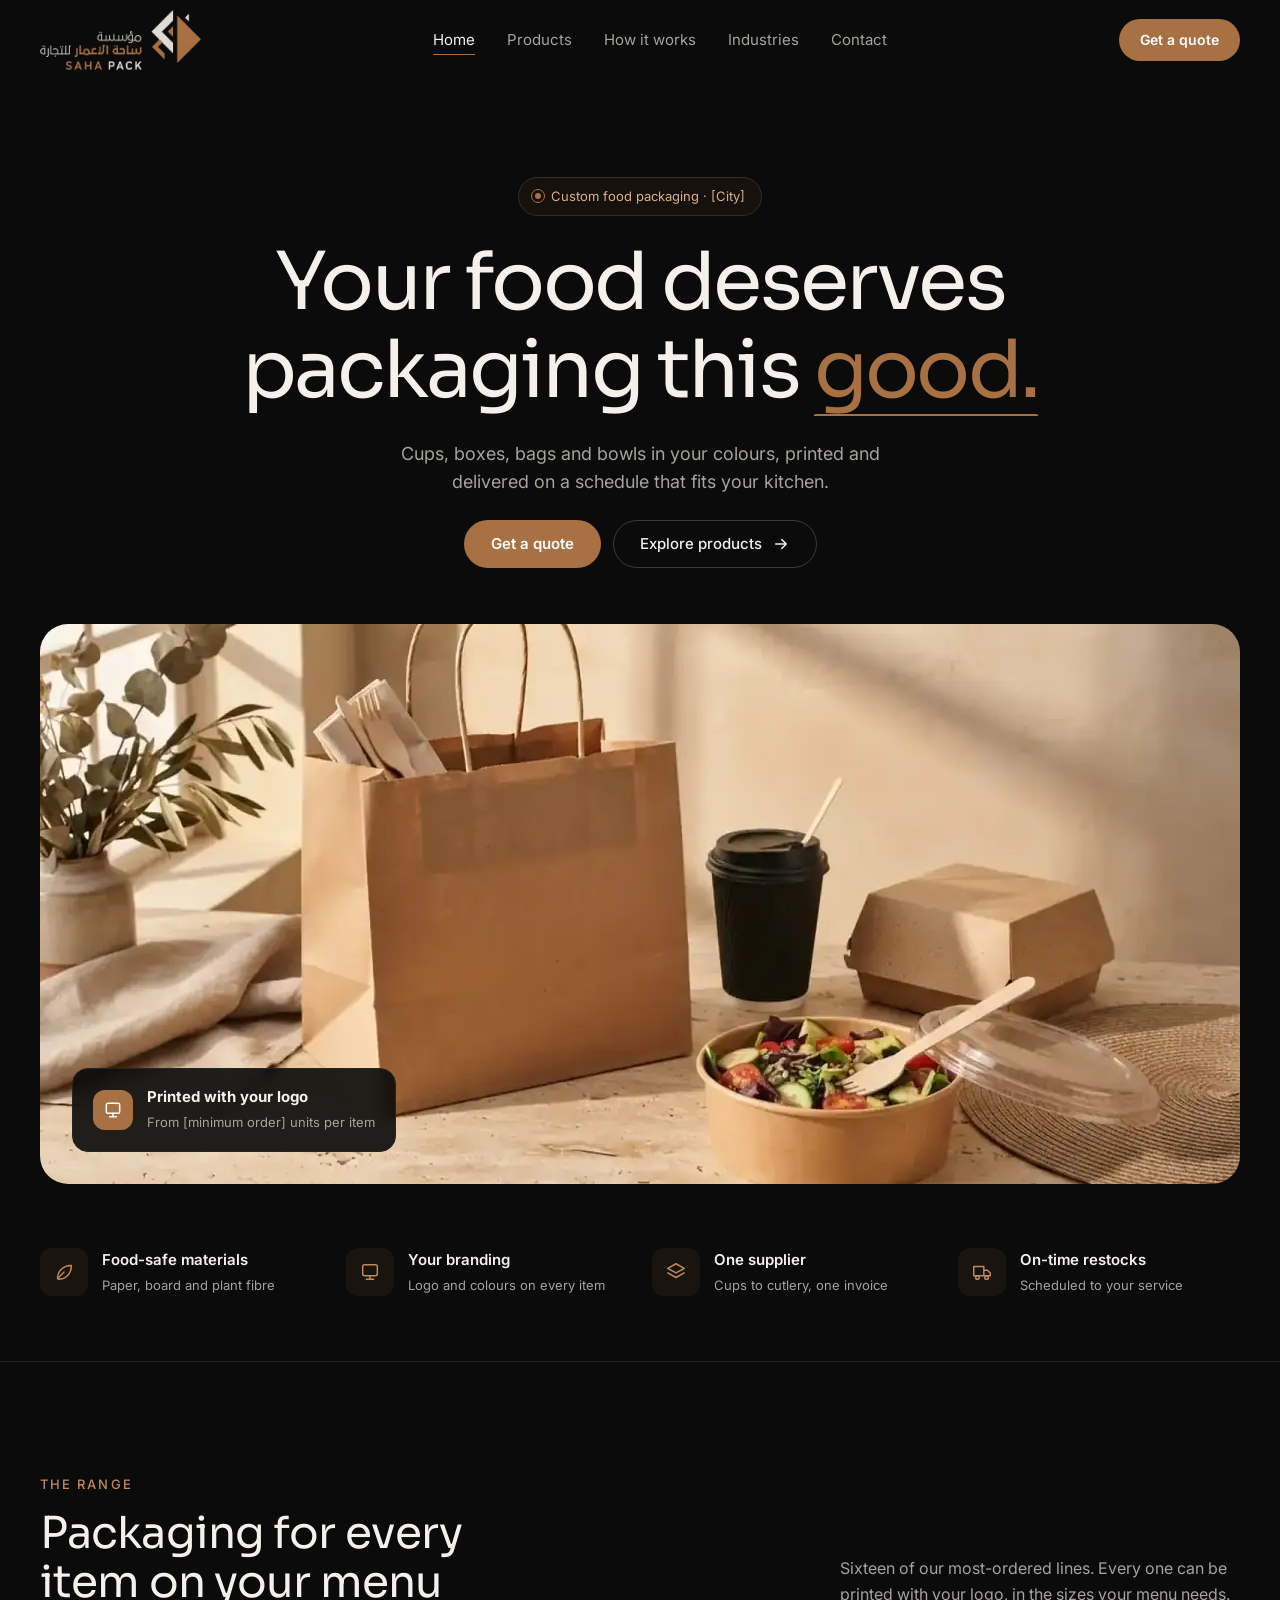
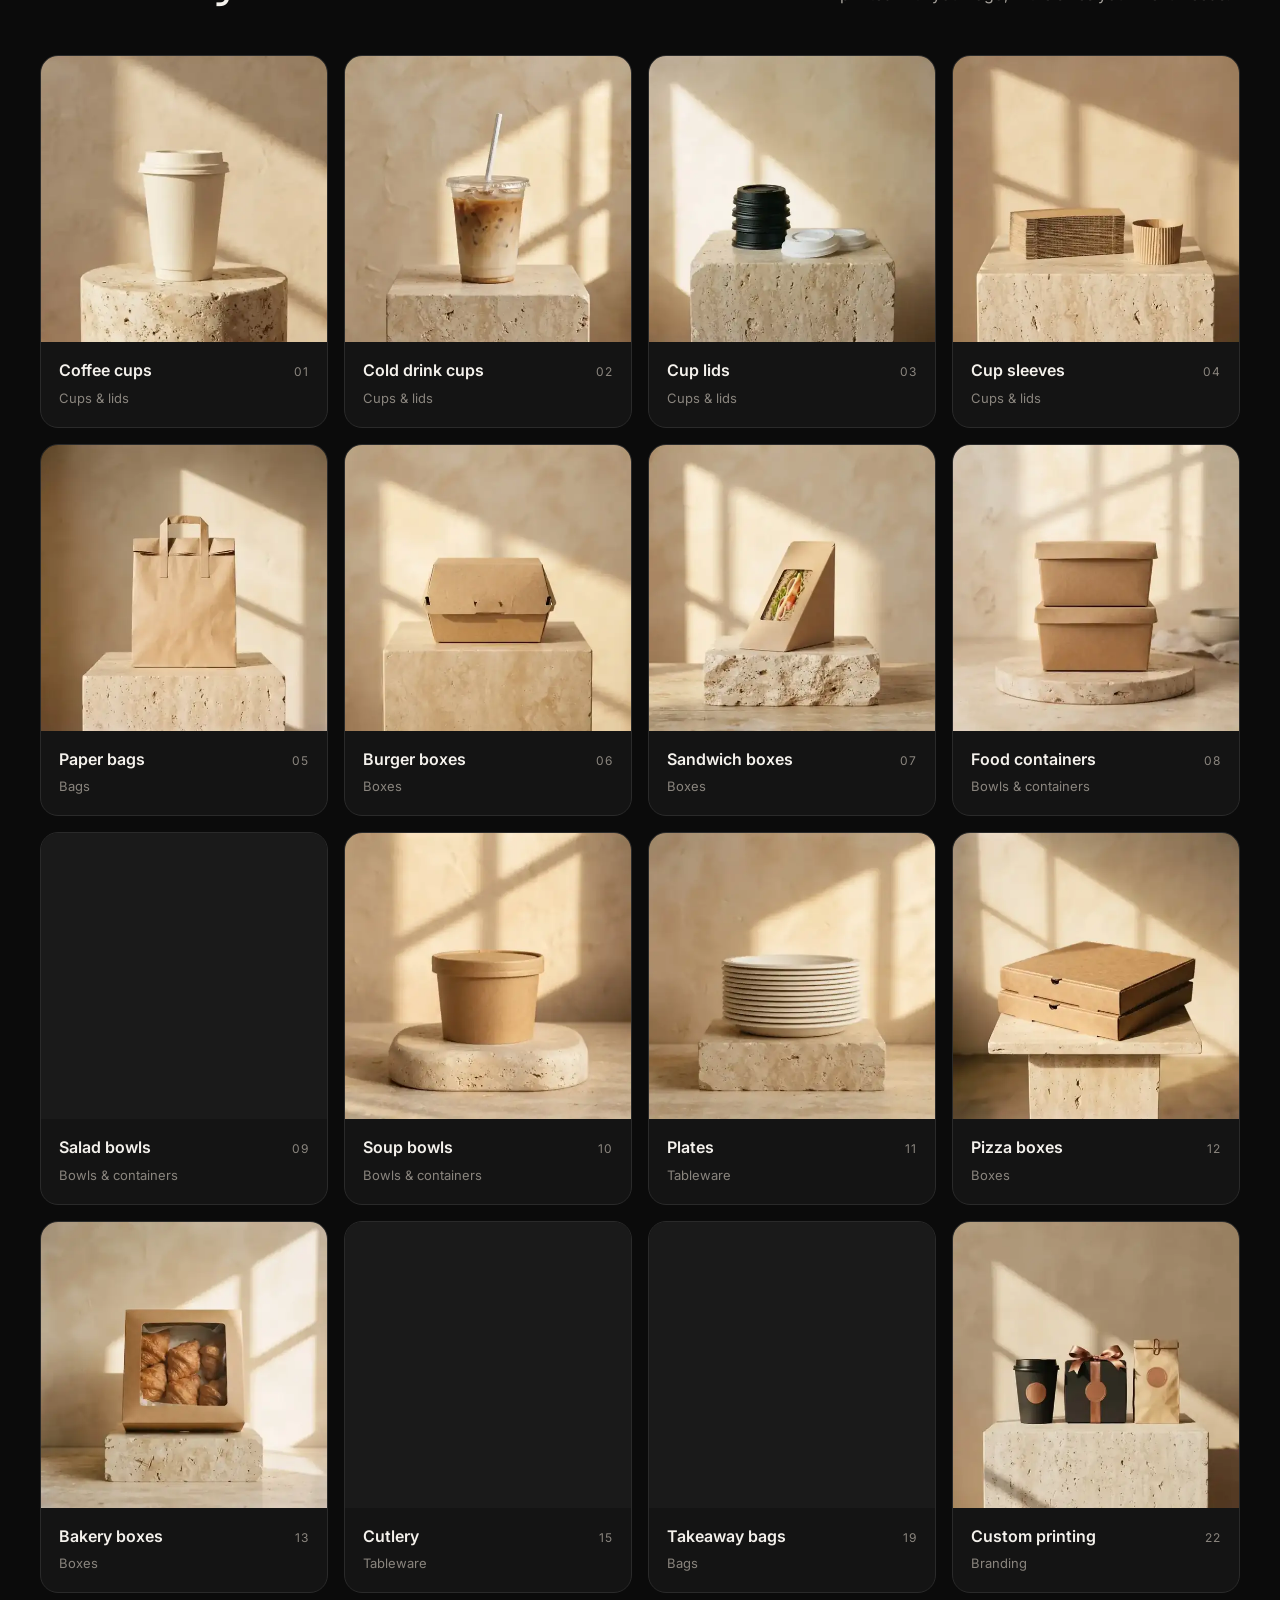
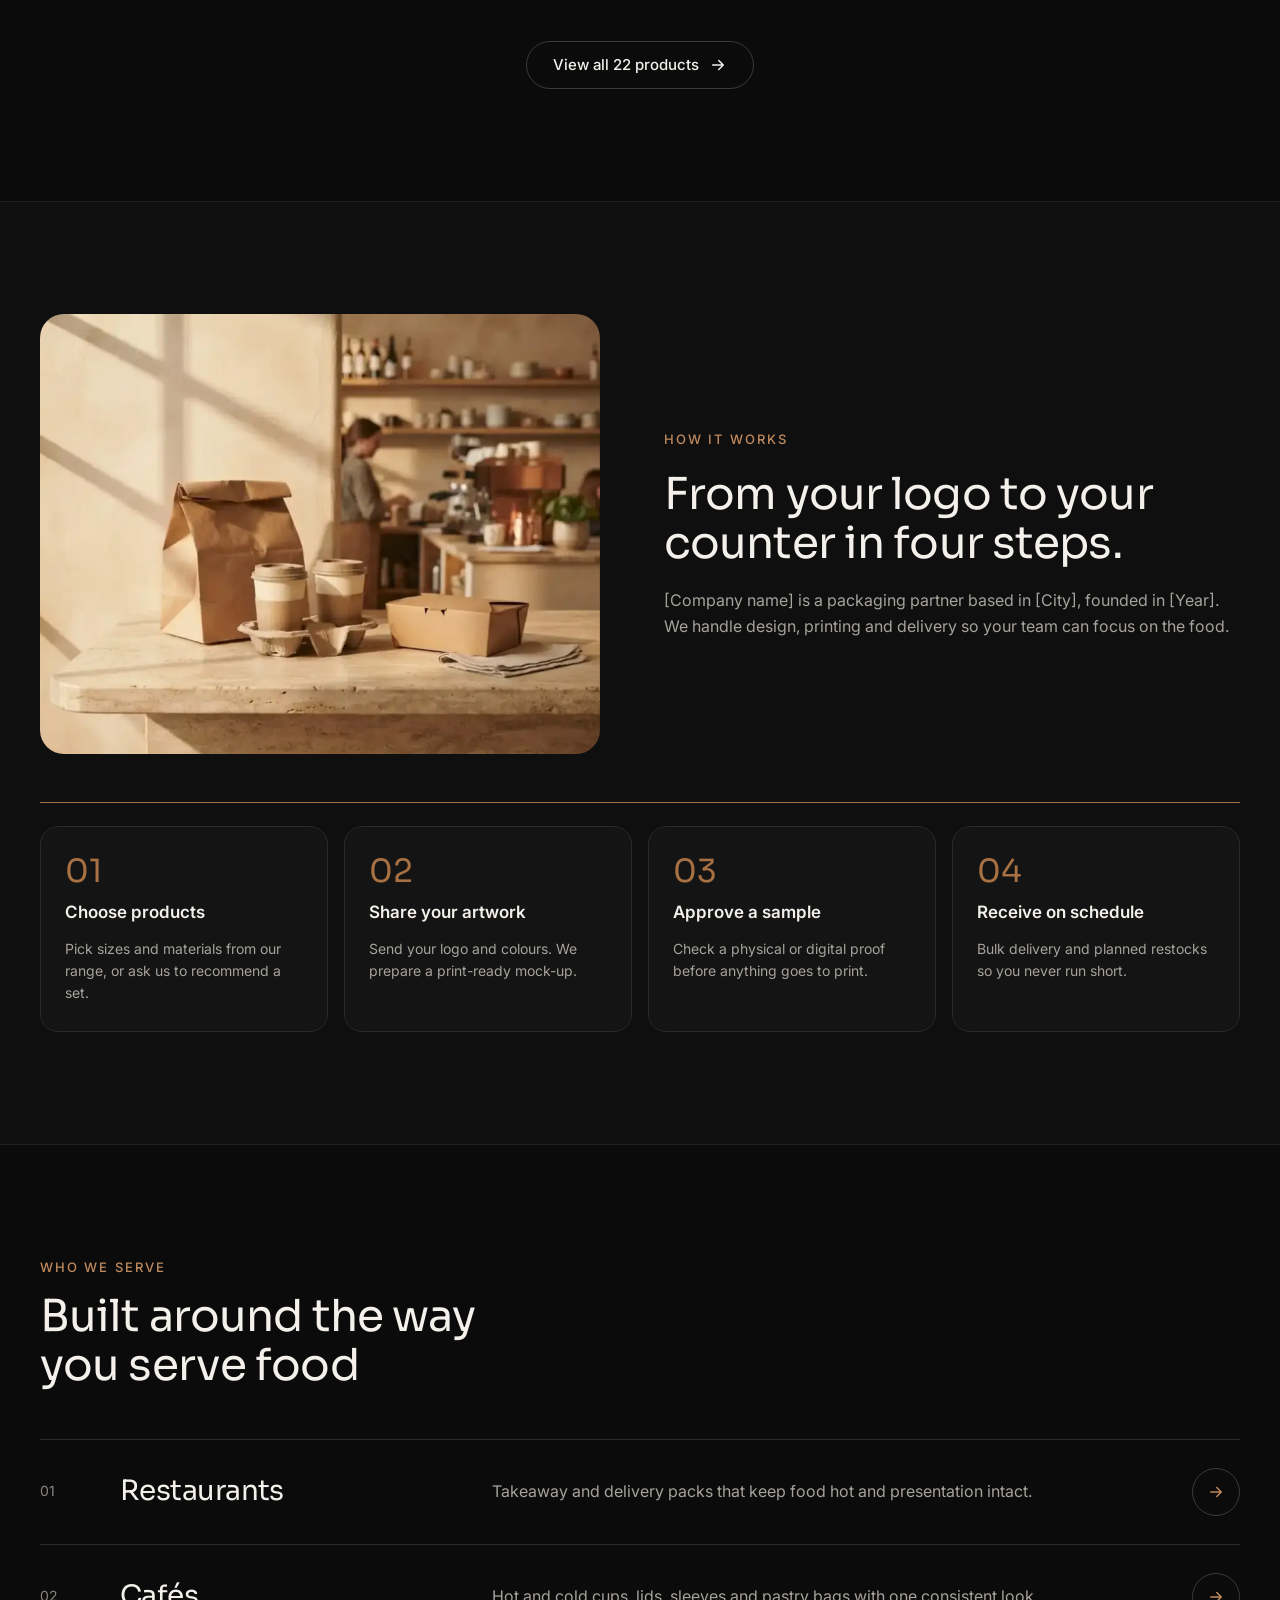
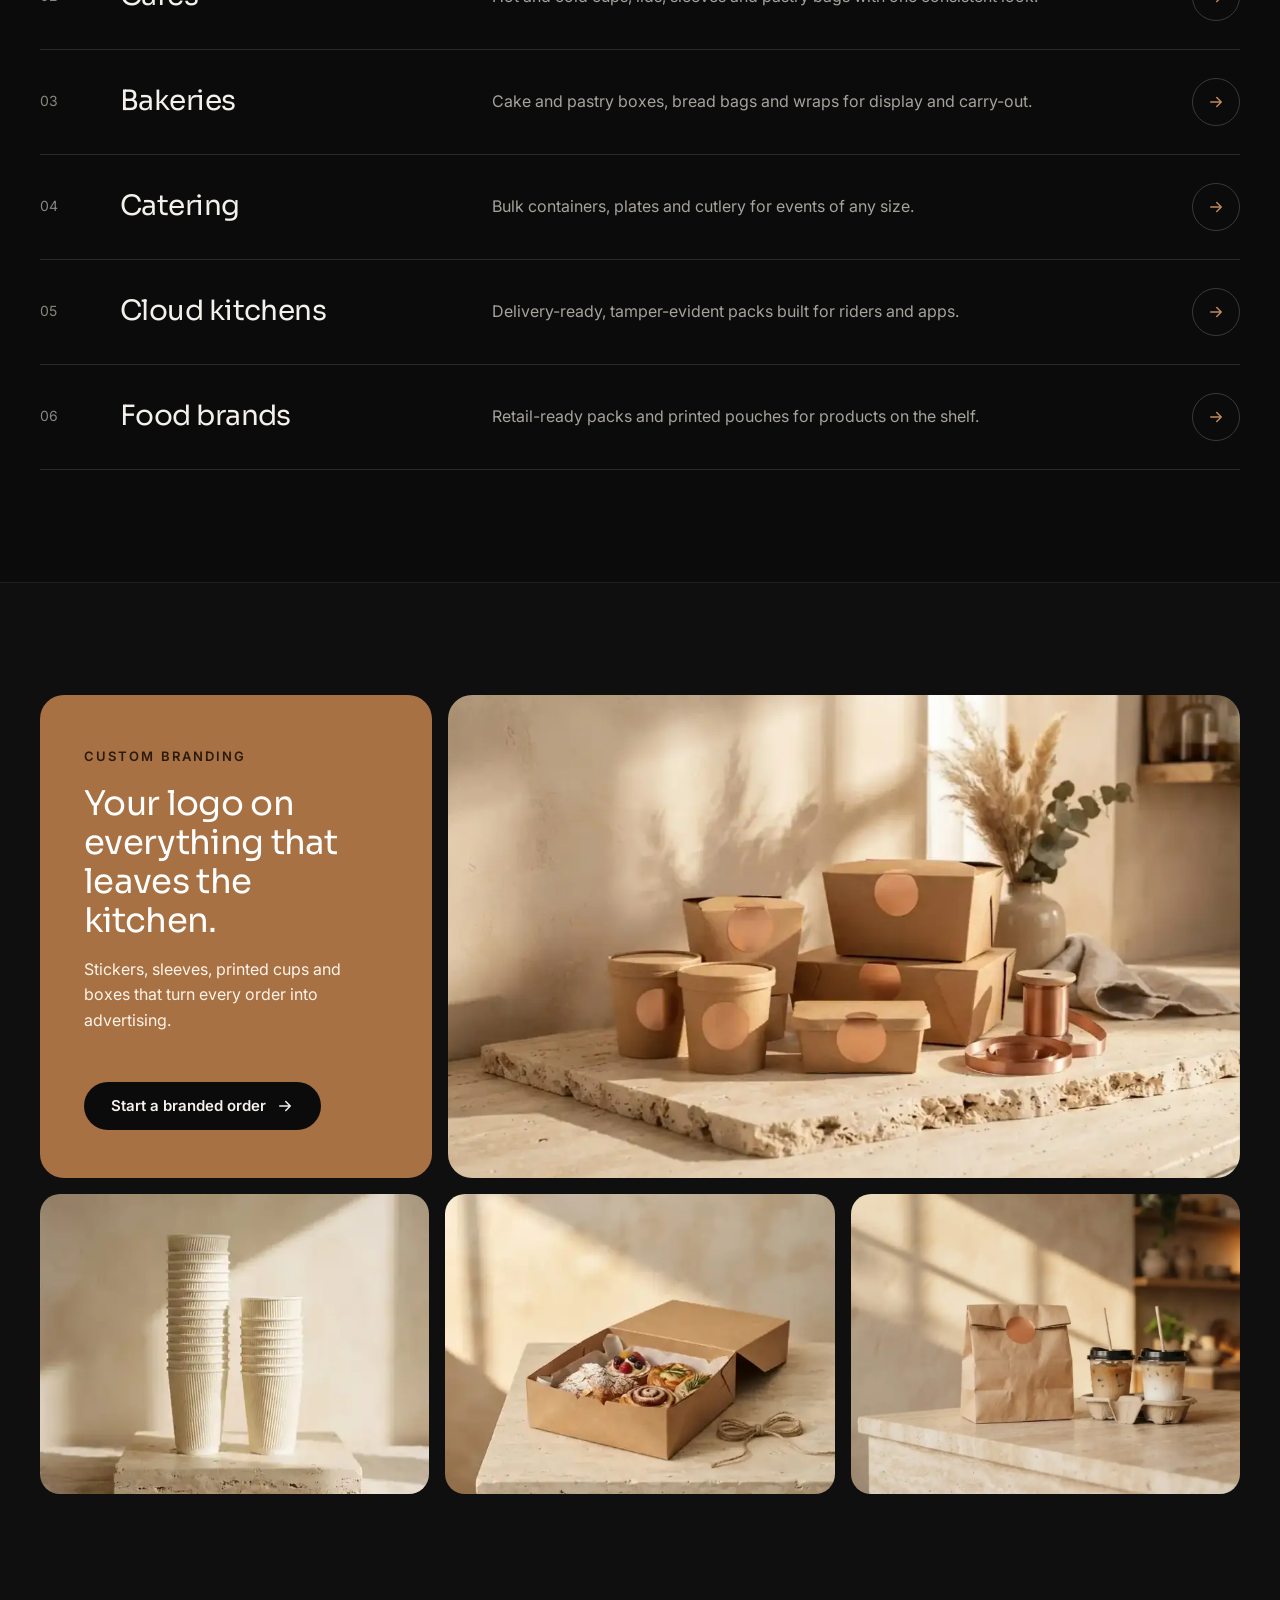
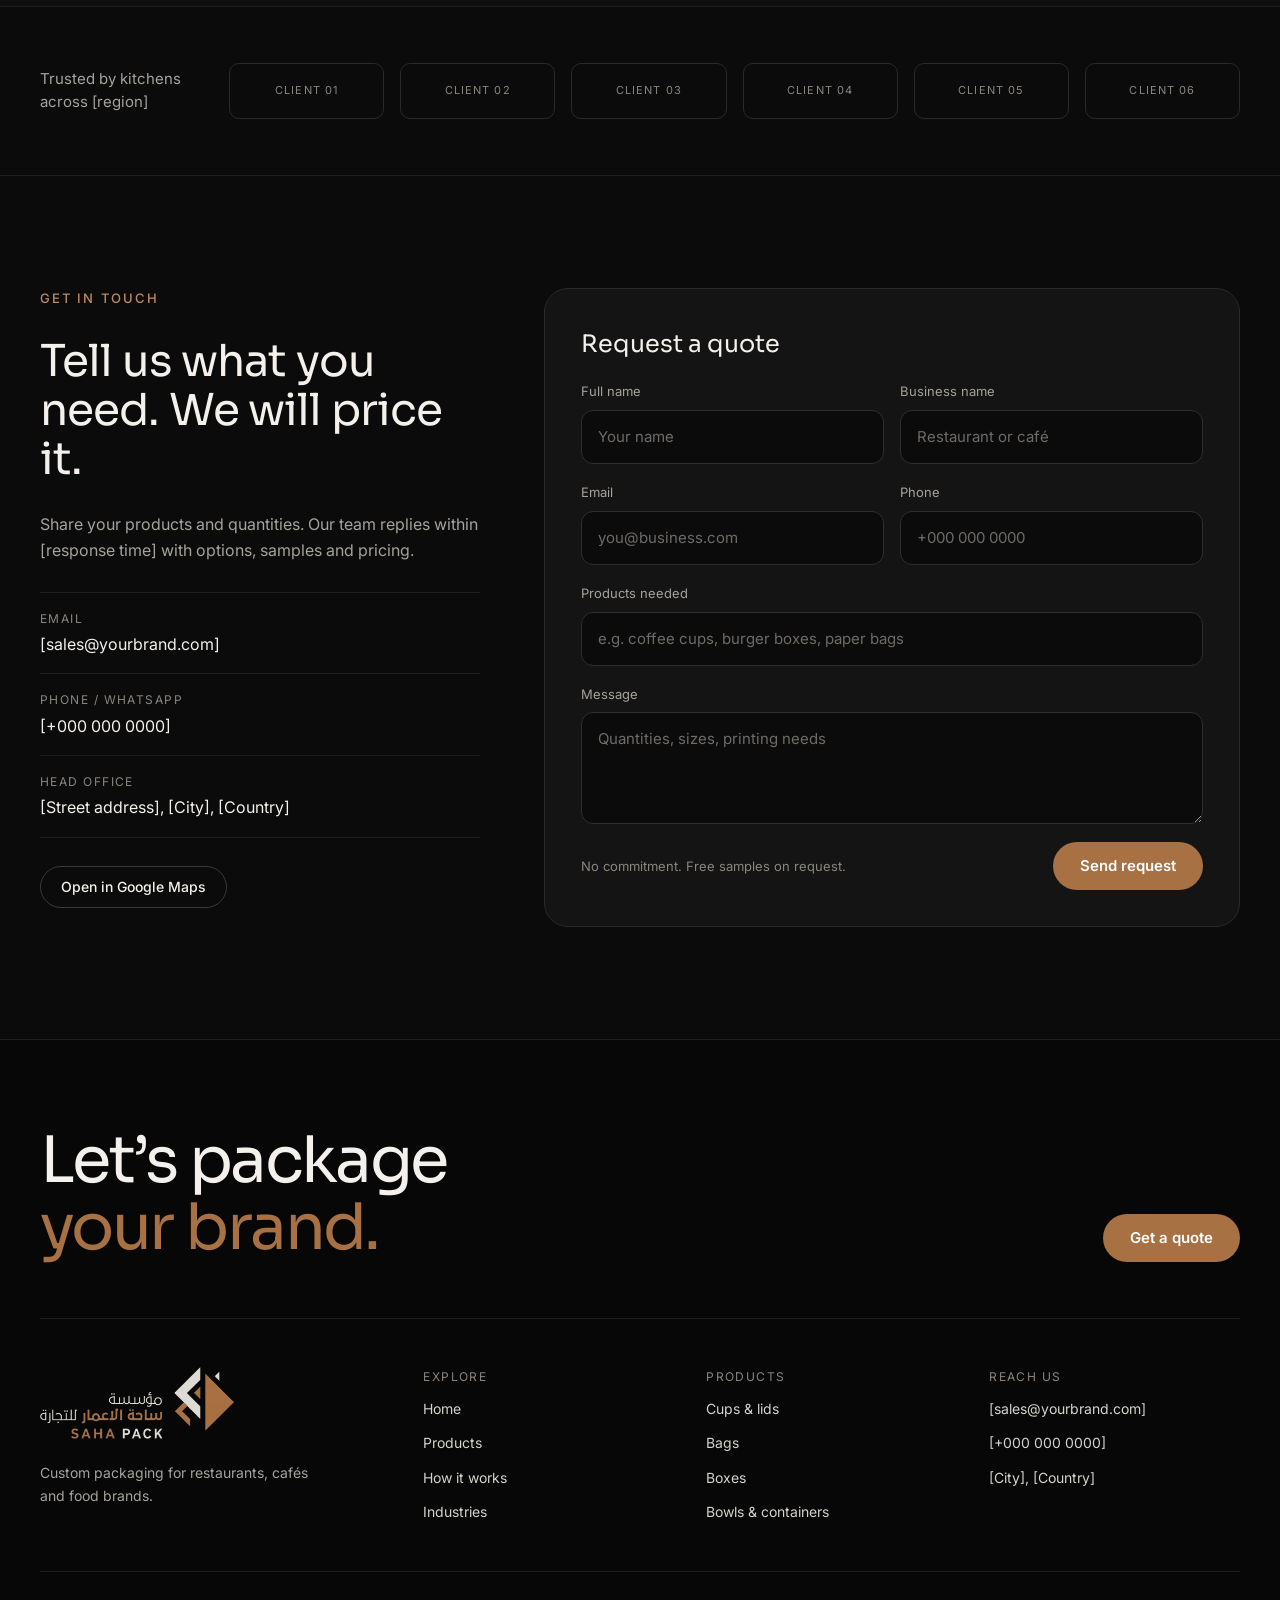
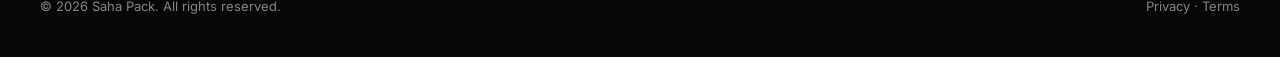
==== commit 92e4c997: "Add Saha Pack logo to header and footer Uses a dark-background version of the logo with the grey par" ====
--- a/index.html
+++ b/index.html
@@ -21,8 +21,8 @@
 
   <header class="site-header">
     <div class="container nav-bar">
-      <a class="logo" href="/" aria-label="Saha Pack home">
-        <span class="logo__word"><span>SAHA</span> <span>PACK</span></span>
+      <a class="logo" href="/" aria-label="Saha Pack, home">
+        <img class="logo__img" src="/assets/img/logo.webp" width="734" height="273" alt="Saha Pack">
       </a>
       <nav aria-label="Main">
         <ul class="nav-links">
@@ -272,7 +272,7 @@
       </div>
       <div class="footer-grid">
         <div>
-          <a class="logo" href="/" aria-label="Saha Pack home"><span class="logo__word"><span>SAHA</span> <span>PACK</span></span></a>
+          <a class="logo" href="/" aria-label="Saha Pack, home"><img class="logo__img" src="/assets/img/logo.webp" width="734" height="273" alt="Saha Pack"></a>
           <p>Custom packaging for restaurants, cafés and food brands.</p>
         </div>
         <nav class="footer-col" aria-label="Explore">
--- a/assets/css/styles.css
+++ b/assets/css/styles.css
@@ -120,12 +120,9 @@
 .nav-bar { display: flex; align-items: center; justify-content: space-between; gap: 24px; height: 80px; }
 
 .logo { display: inline-flex; flex-direction: column; line-height: 1; }
-.logo__word {
-  font-family: var(--font-display); font-weight: 600; font-size: 20px; letter-spacing: 0.14em;
-}
-.logo__word span:first-child { color: var(--accent); }
-.logo__word span:last-child { color: var(--text-2); }
-.logo__sub { margin-top: 6px; font-size: 10px; letter-spacing: 0.3em; color: var(--faint); text-transform: uppercase; }
+.logo__img { height: 60px; width: auto; transition: opacity 0.25s var(--ease-out); }
+.logo:hover .logo__img { opacity: 0.85; }
+.site-footer .logo__img { height: 72px; }
 
 .nav-links { display: flex; gap: 32px; font-size: 15px; }
 .nav-links a { position: relative; color: var(--muted); padding: 6px 0; transition: color 0.2s; }
@@ -547,6 +544,7 @@
 
 @media (max-width: 600px) {
   :root { --gutter: 16px; }
+  .logo__img { height: 46px; }
   .hero { padding-top: 56px; }
   .hero__frame { aspect-ratio: 4 / 3.4; border-radius: 20px; }
   .float-card { left: 12px; right: 12px; bottom: 12px; }
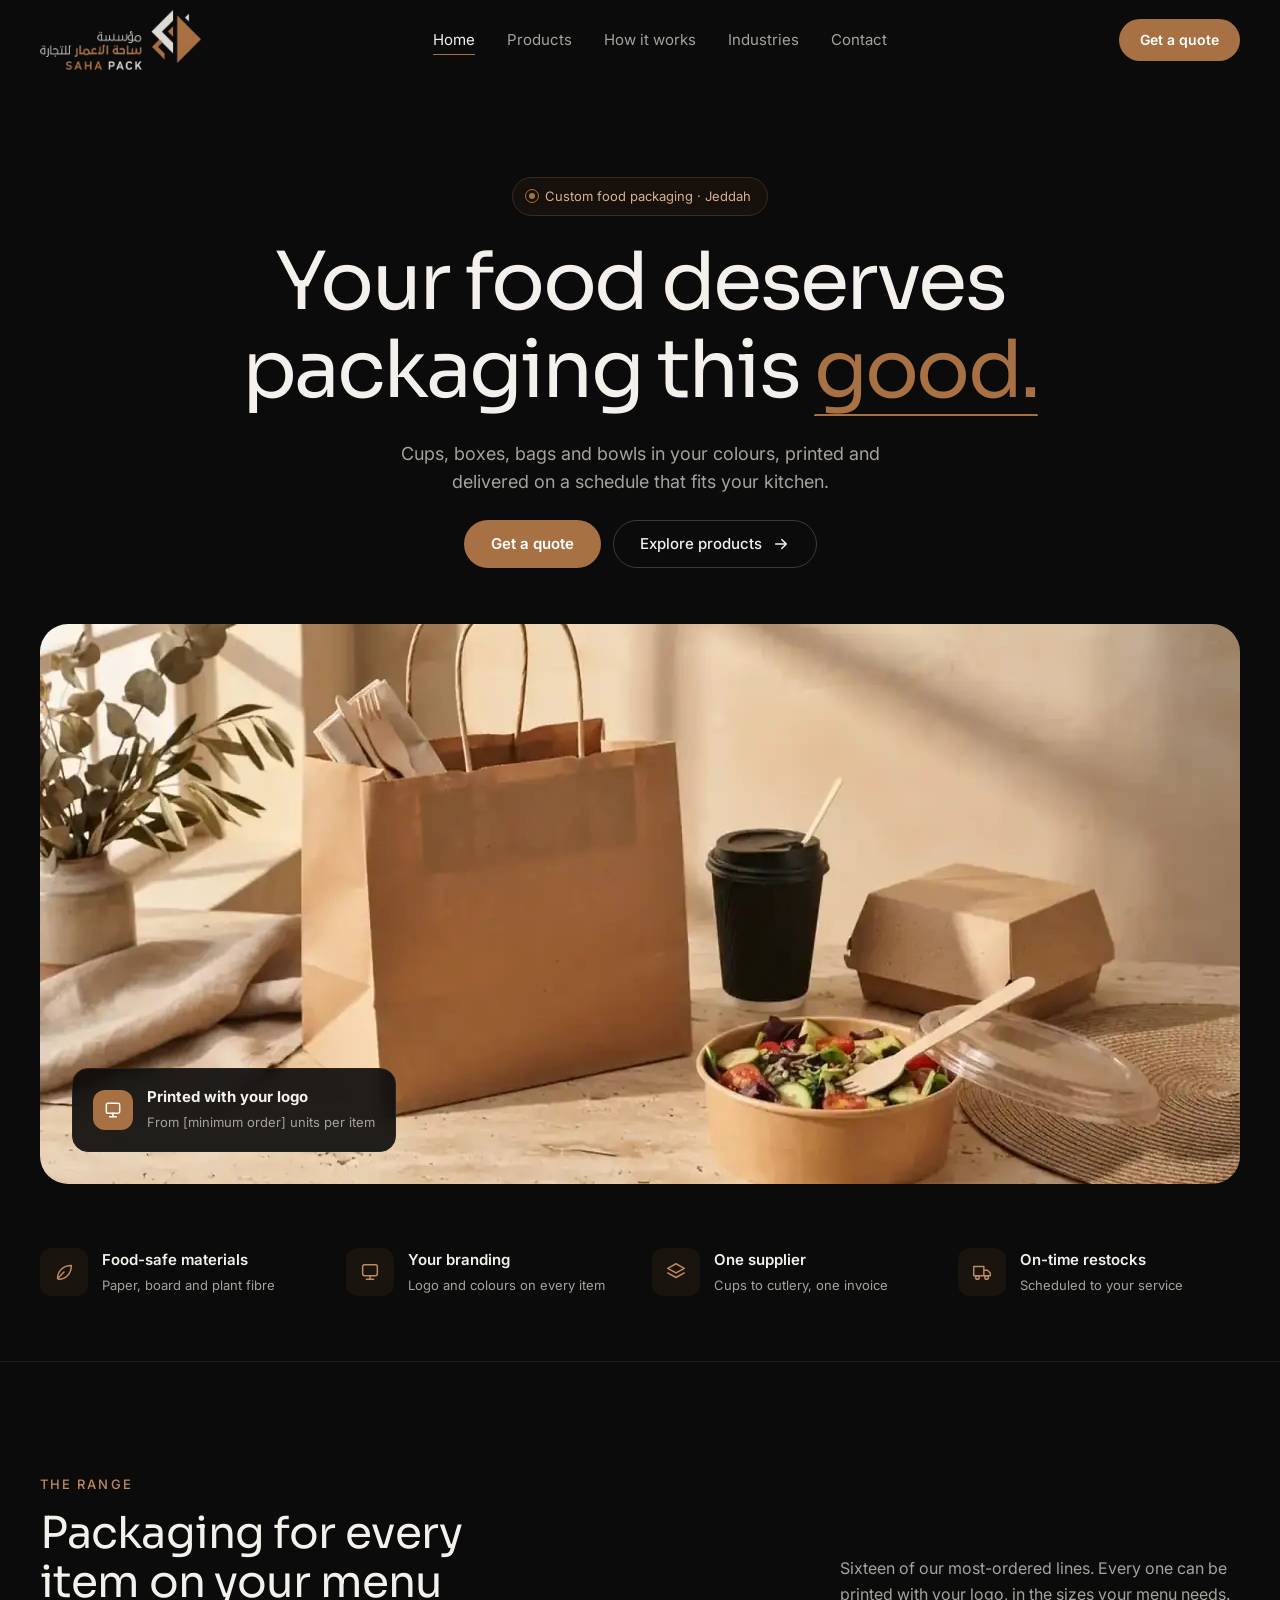
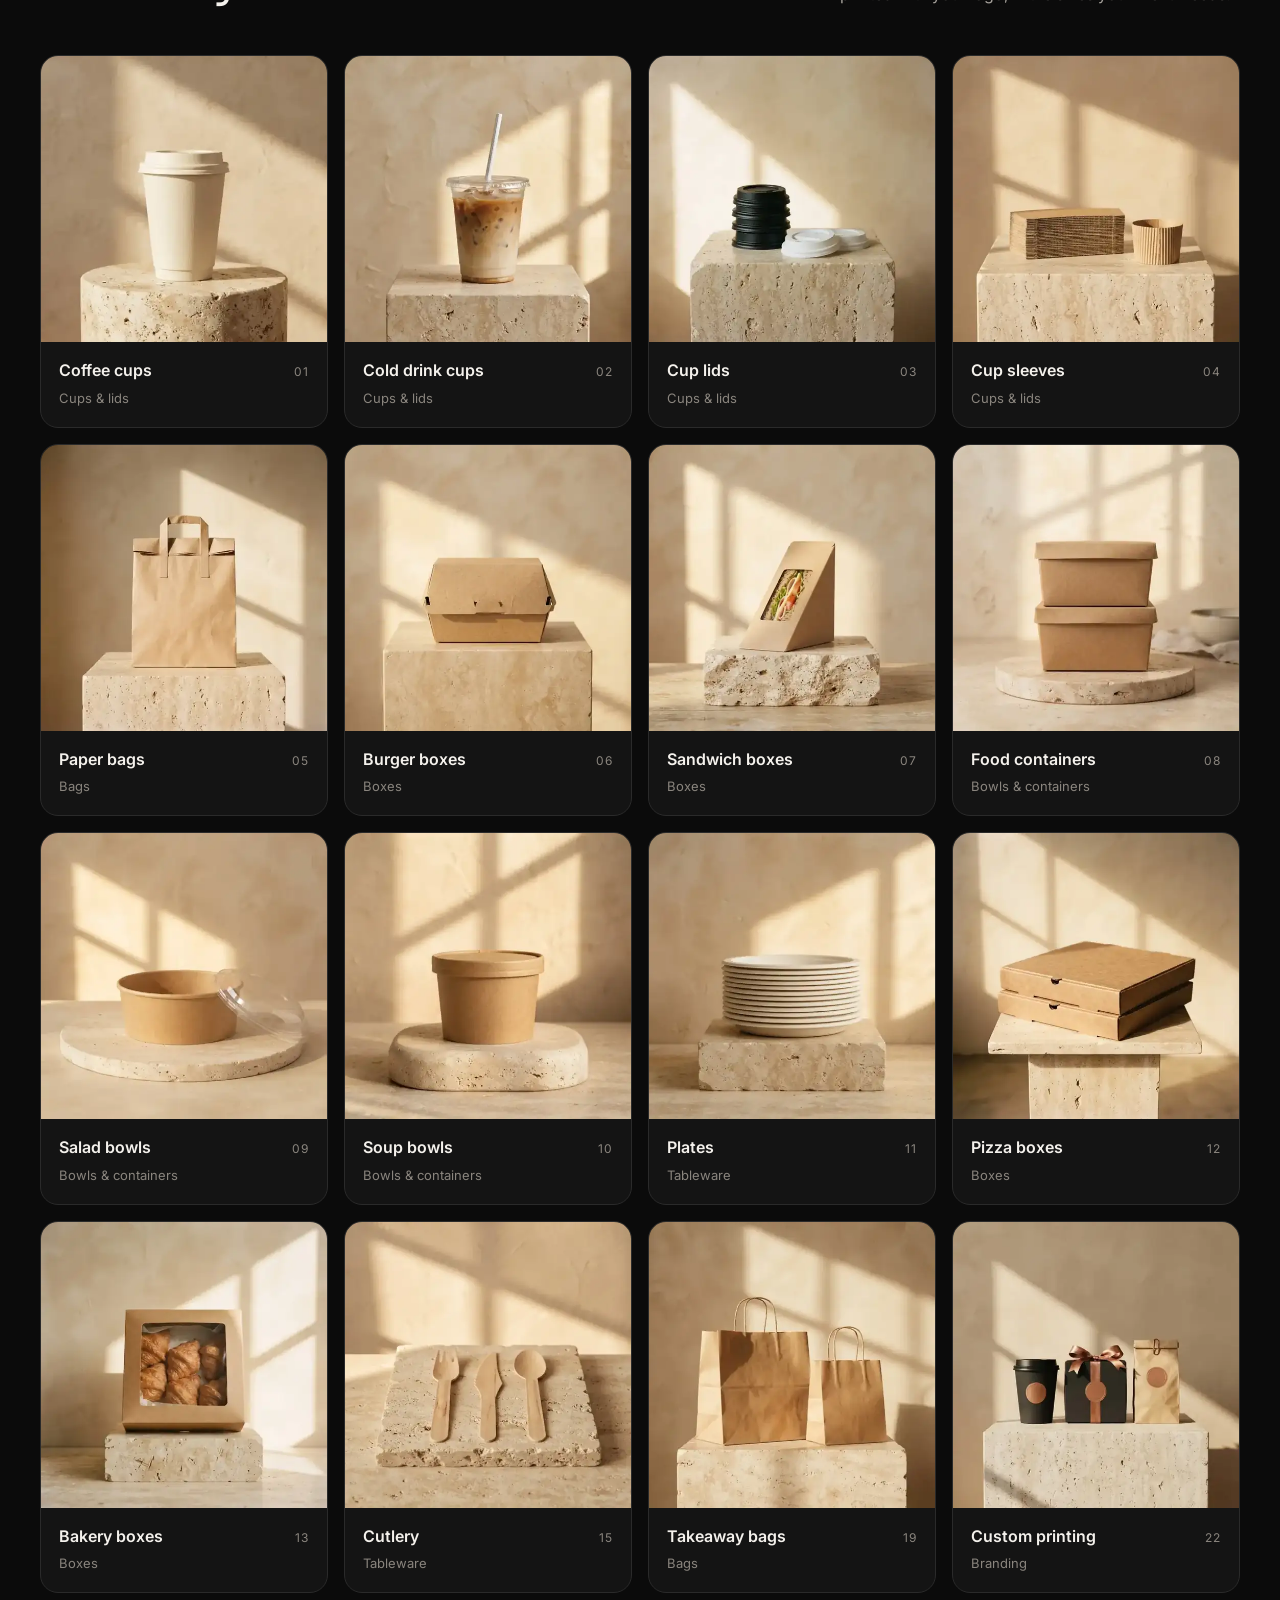
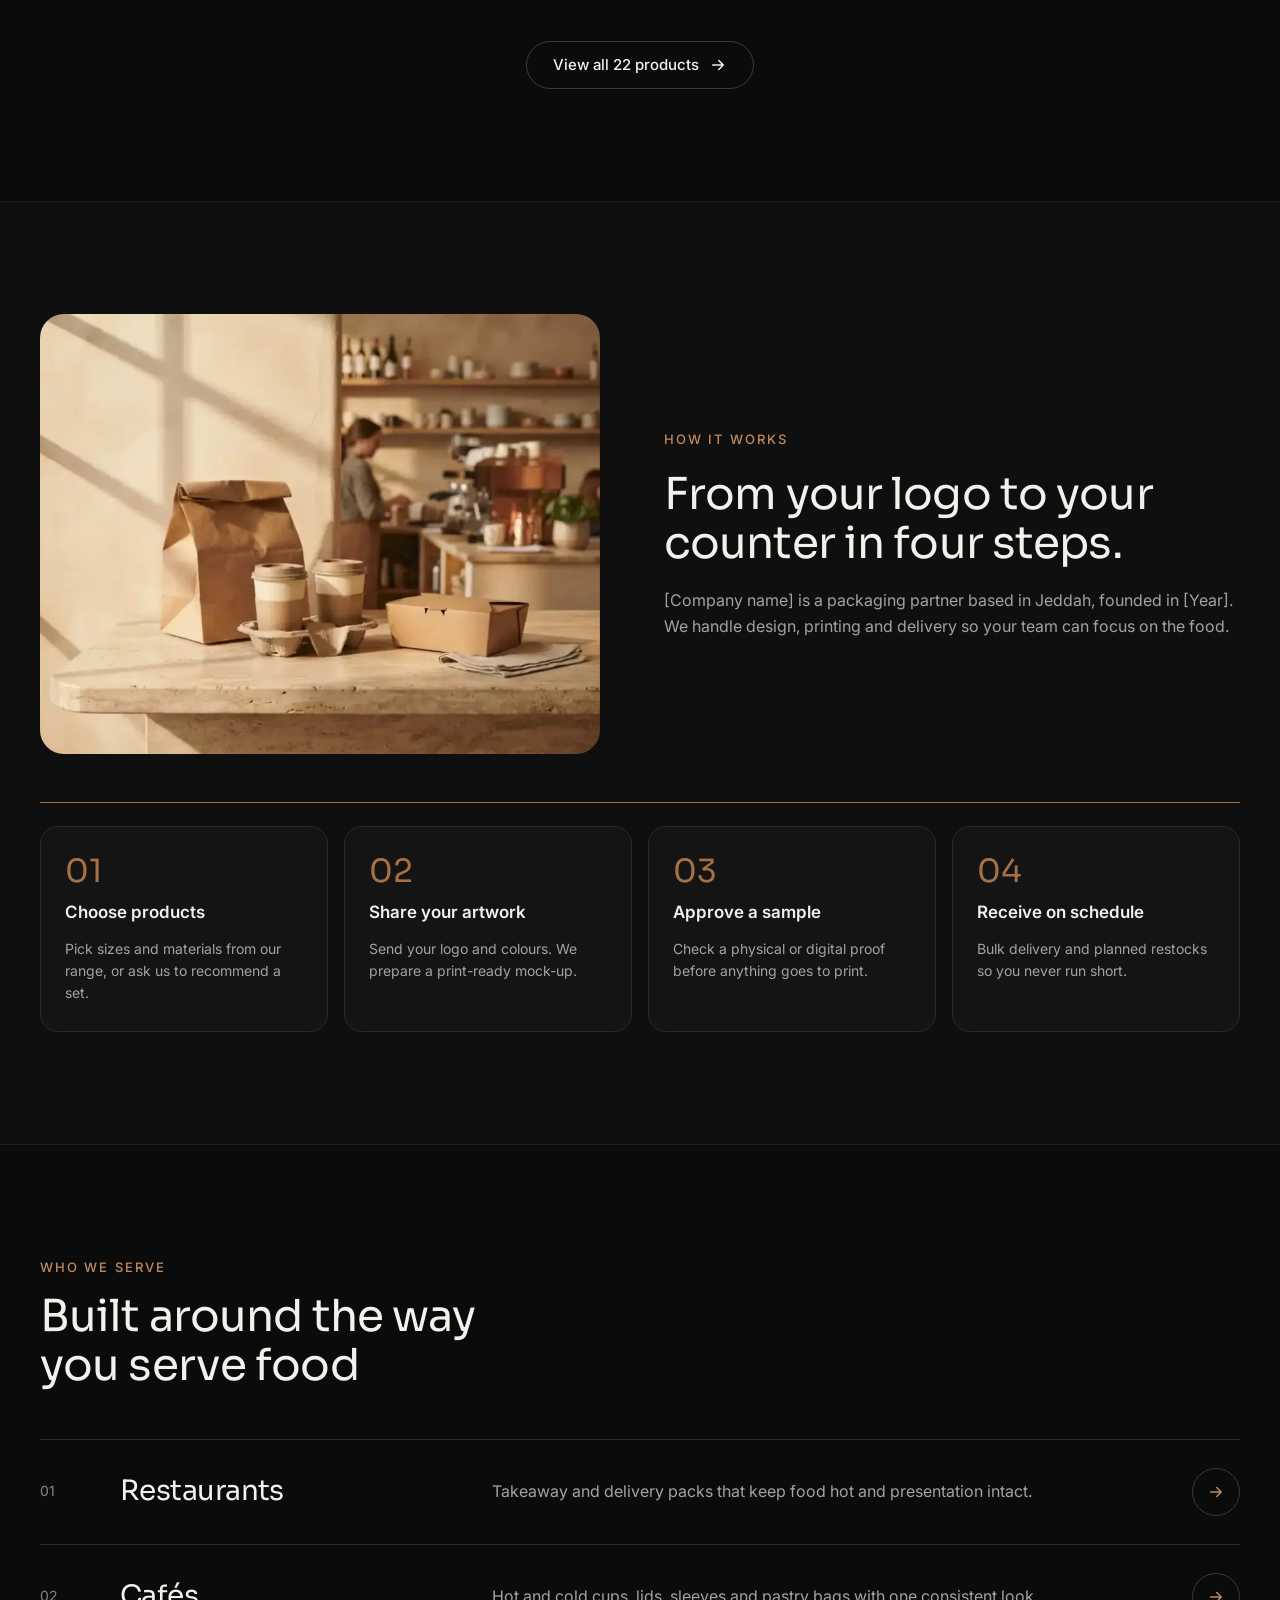
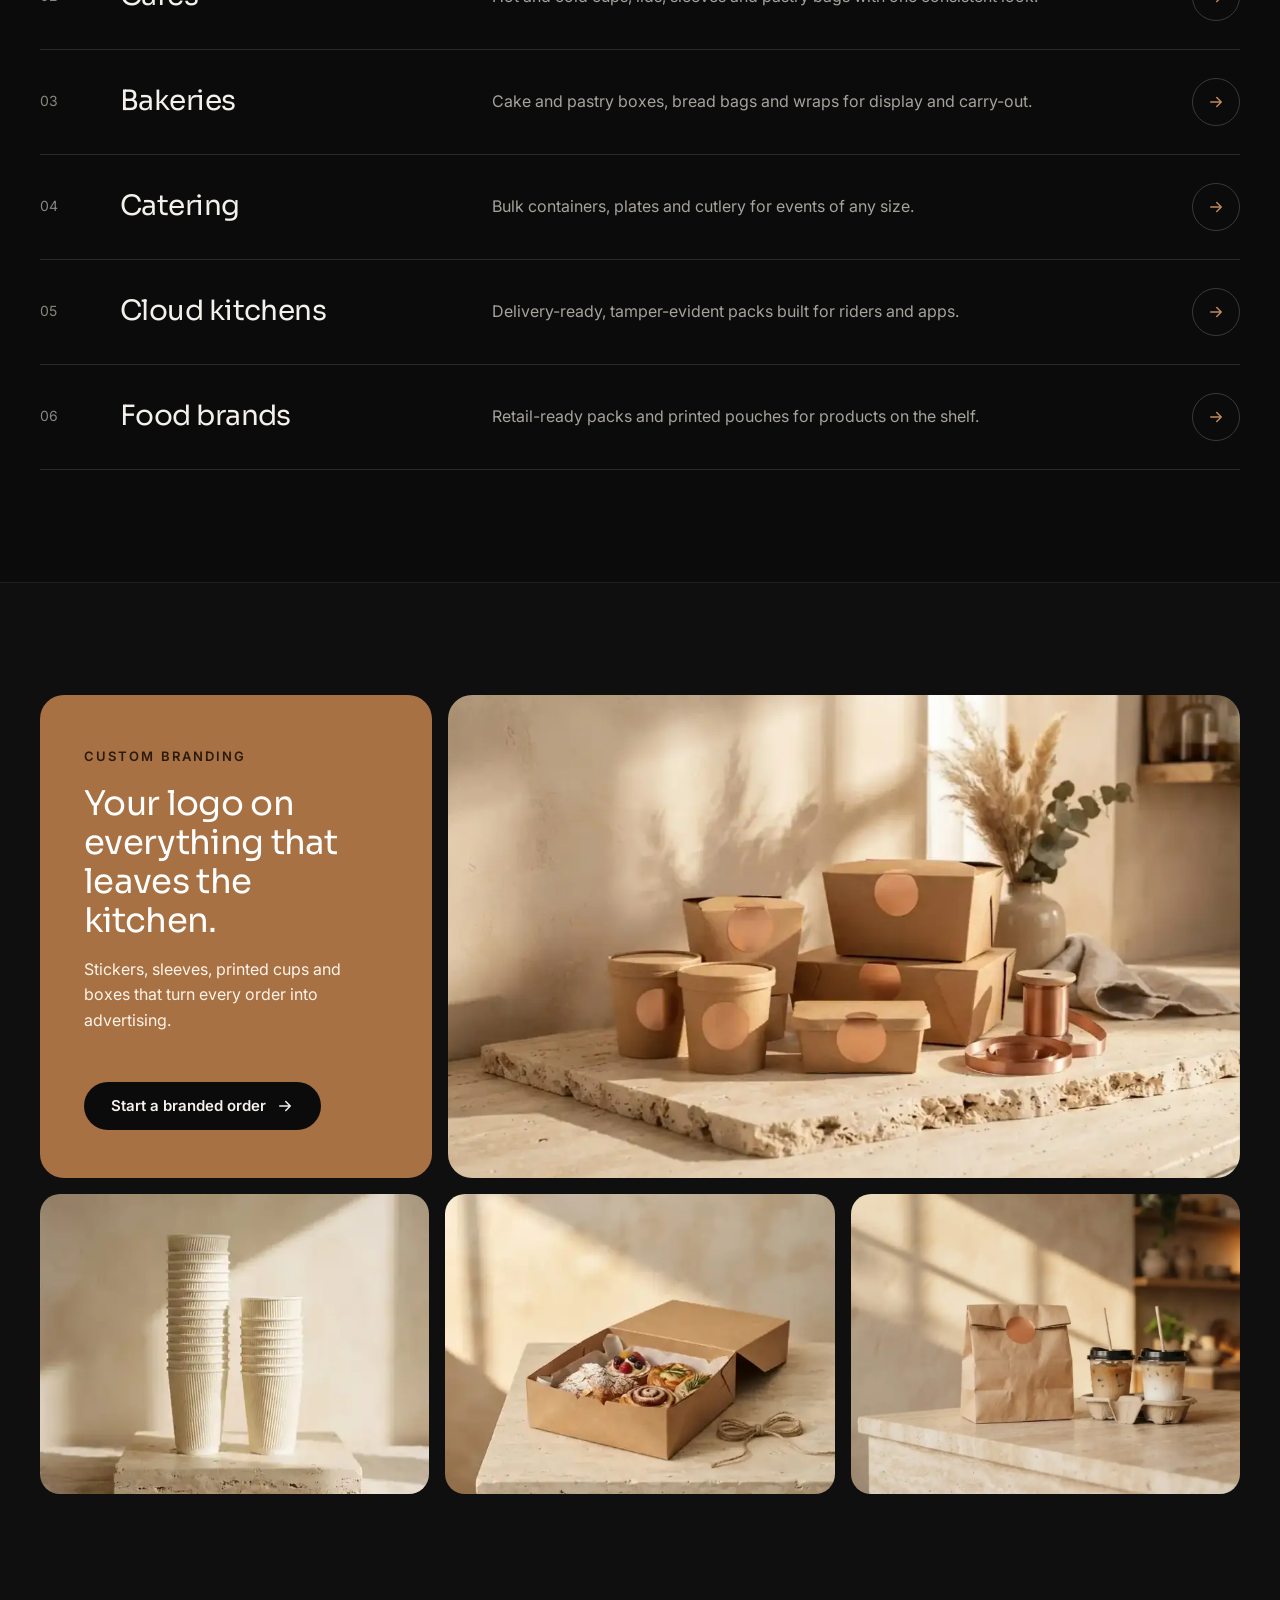
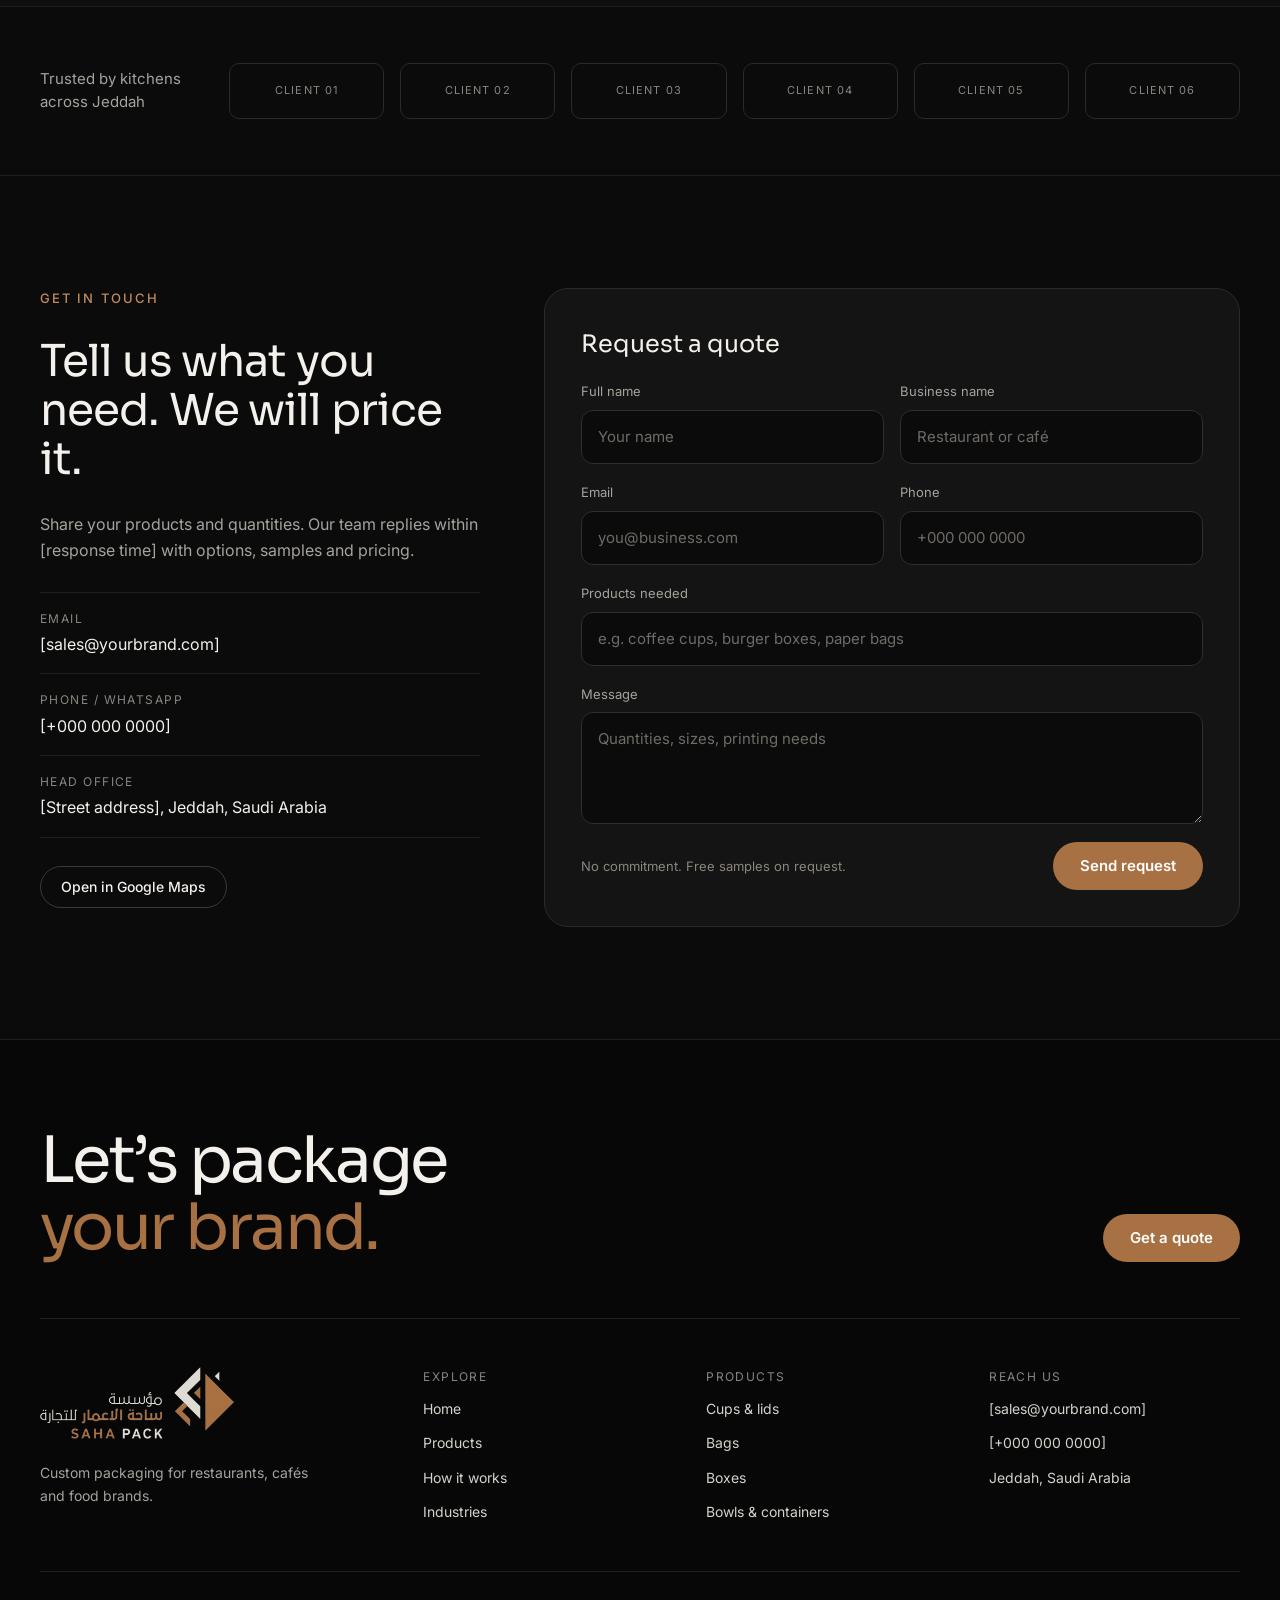
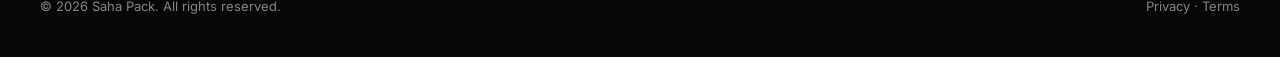
==== commit c3621ee6: "Set location to Jeddah, Saudi Arabia Co-Authored-By: Claude Opus 5.5 <noreply@anthropic.com> Claude-" ====
--- a/index.html
+++ b/index.html
@@ -55,7 +55,7 @@
     <section class="hero">
       <div class="container">
         <div class="hero__copy">
-          <span class="tag fade-in"><span class="tag__dot" aria-hidden="true"></span>Custom food packaging · [City]</span>
+          <span class="tag fade-in"><span class="tag__dot" aria-hidden="true"></span>Custom food packaging · Jeddah</span>
           <h1 class="hero__title">
             <span class="line"><span>Your food deserves</span></span>
             <span class="line"><span>packaging this <span class="underline">good.</span></span></span>
@@ -153,7 +153,7 @@
           <div class="how__copy" data-reveal>
             <span class="eyebrow">How it works</span>
             <h2 class="h2" id="how-title">From your logo to your counter in four steps.</h2>
-            <p class="lead">[Company name] is a packaging partner based in [City], founded in [Year]. We handle design, printing and delivery so your team can focus on the food.</p>
+            <p class="lead">[Company name] is a packaging partner based in Jeddah, founded in [Year]. We handle design, printing and delivery so your team can focus on the food.</p>
           </div>
         </div>
 
@@ -216,7 +216,7 @@
     <!-- Clients -->
     <section class="clients" aria-label="Clients">
       <div class="container clients__inner">
-        <p class="clients__label">Trusted by kitchens<br>across [region]</p>
+        <p class="clients__label">Trusted by kitchens<br>across Jeddah</p>
         <div class="clients__logos" data-reveal-group>
           <div class="client" data-reveal>CLIENT 01</div>
           <div class="client" data-reveal>CLIENT 02</div>
@@ -238,7 +238,7 @@
           <dl class="details" style="margin:0">
             <div><dt>Email</dt><dd><a href="mailto:sales@yourbrand.com">[sales@yourbrand.com]</a></dd></div>
             <div><dt>Phone / WhatsApp</dt><dd>[+000 000 0000]</dd></div>
-            <div><dt>Head office</dt><dd>[Street address], [City], [Country]</dd></div>
+            <div><dt>Head office</dt><dd>[Street address], Jeddah, Saudi Arabia</dd></div>
           </dl>
           <a class="btn btn--ghost btn--sm" href="#" style="align-self:flex-start">Open in Google Maps</a>
         </div>
@@ -285,7 +285,7 @@
         </nav>
         <div class="footer-col">
           <span class="label-sm">Reach us</span>
-          <a href="mailto:sales@yourbrand.com">[sales@yourbrand.com]</a><span>[+000 000 0000]</span><span>[City], [Country]</span>
+          <a href="mailto:sales@yourbrand.com">[sales@yourbrand.com]</a><span>[+000 000 0000]</span><span>Jeddah, Saudi Arabia</span>
         </div>
       </div>
       <div class="footer-bottom">
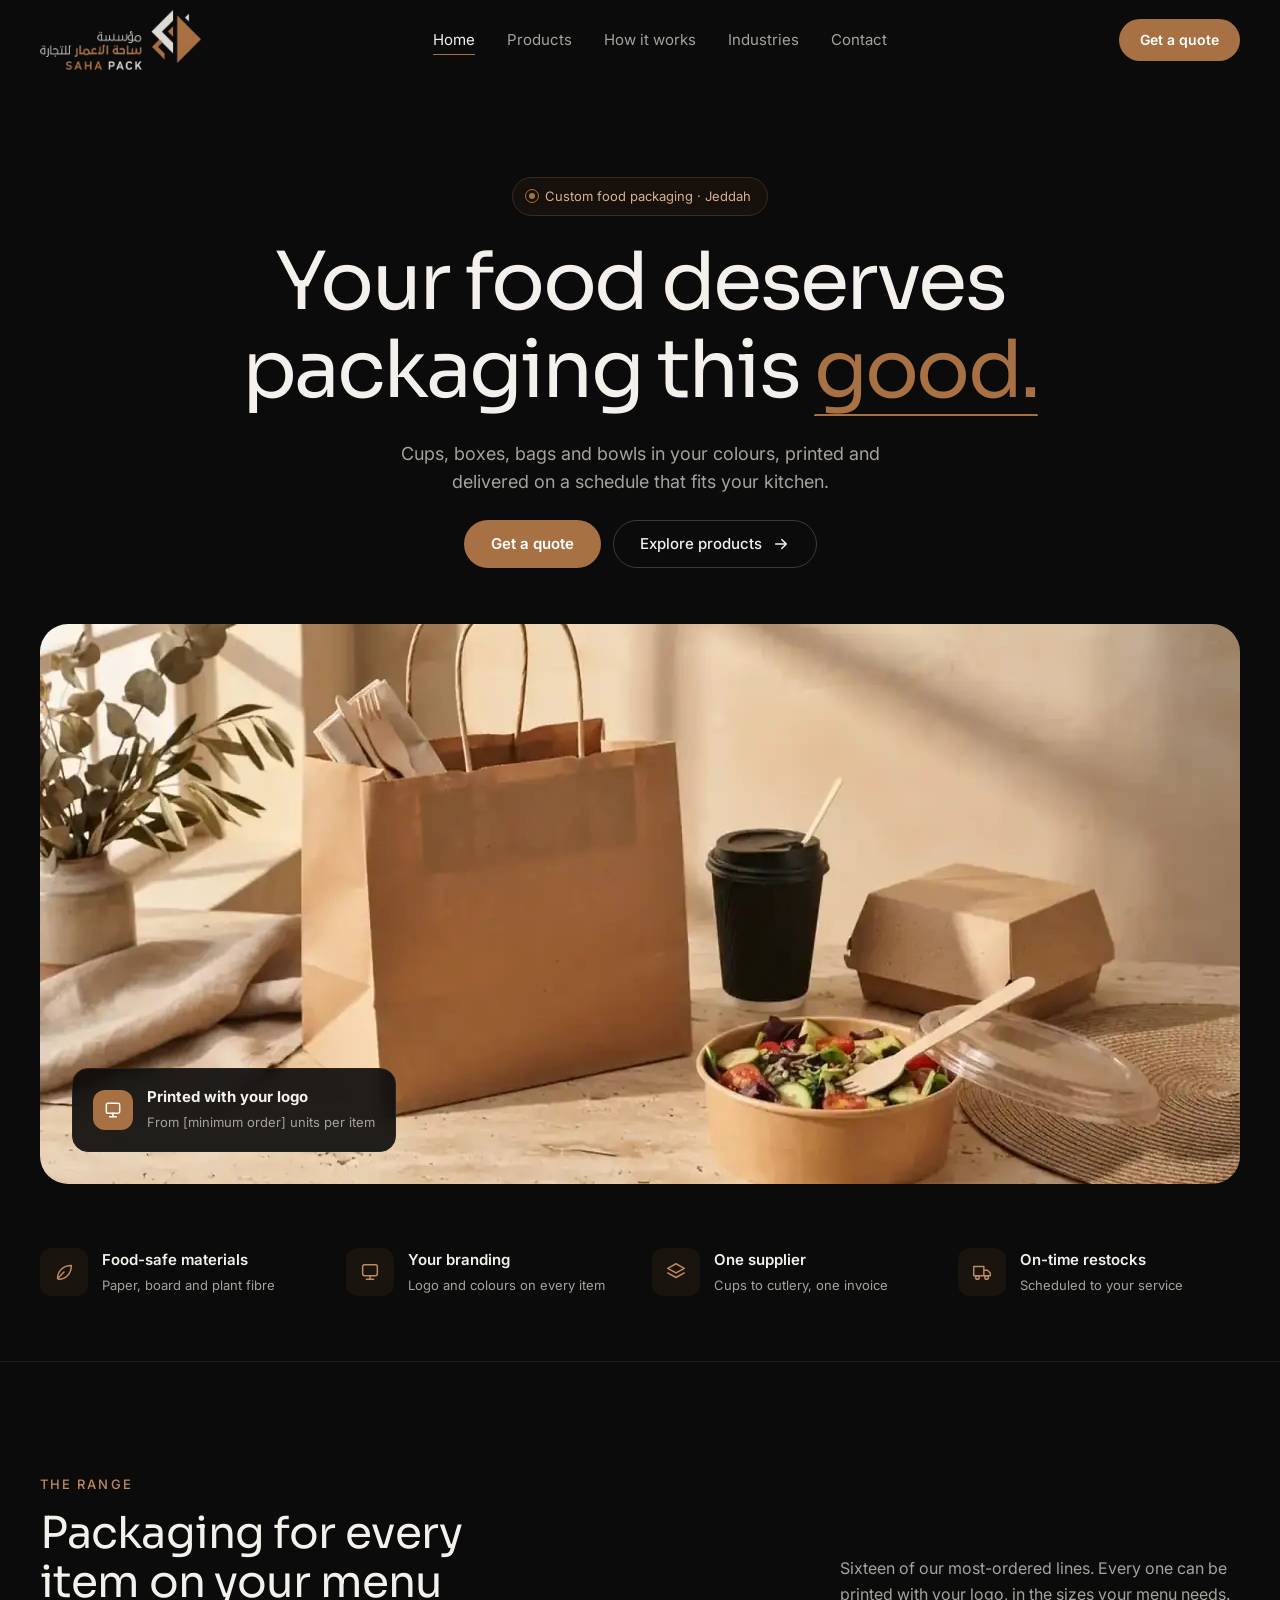
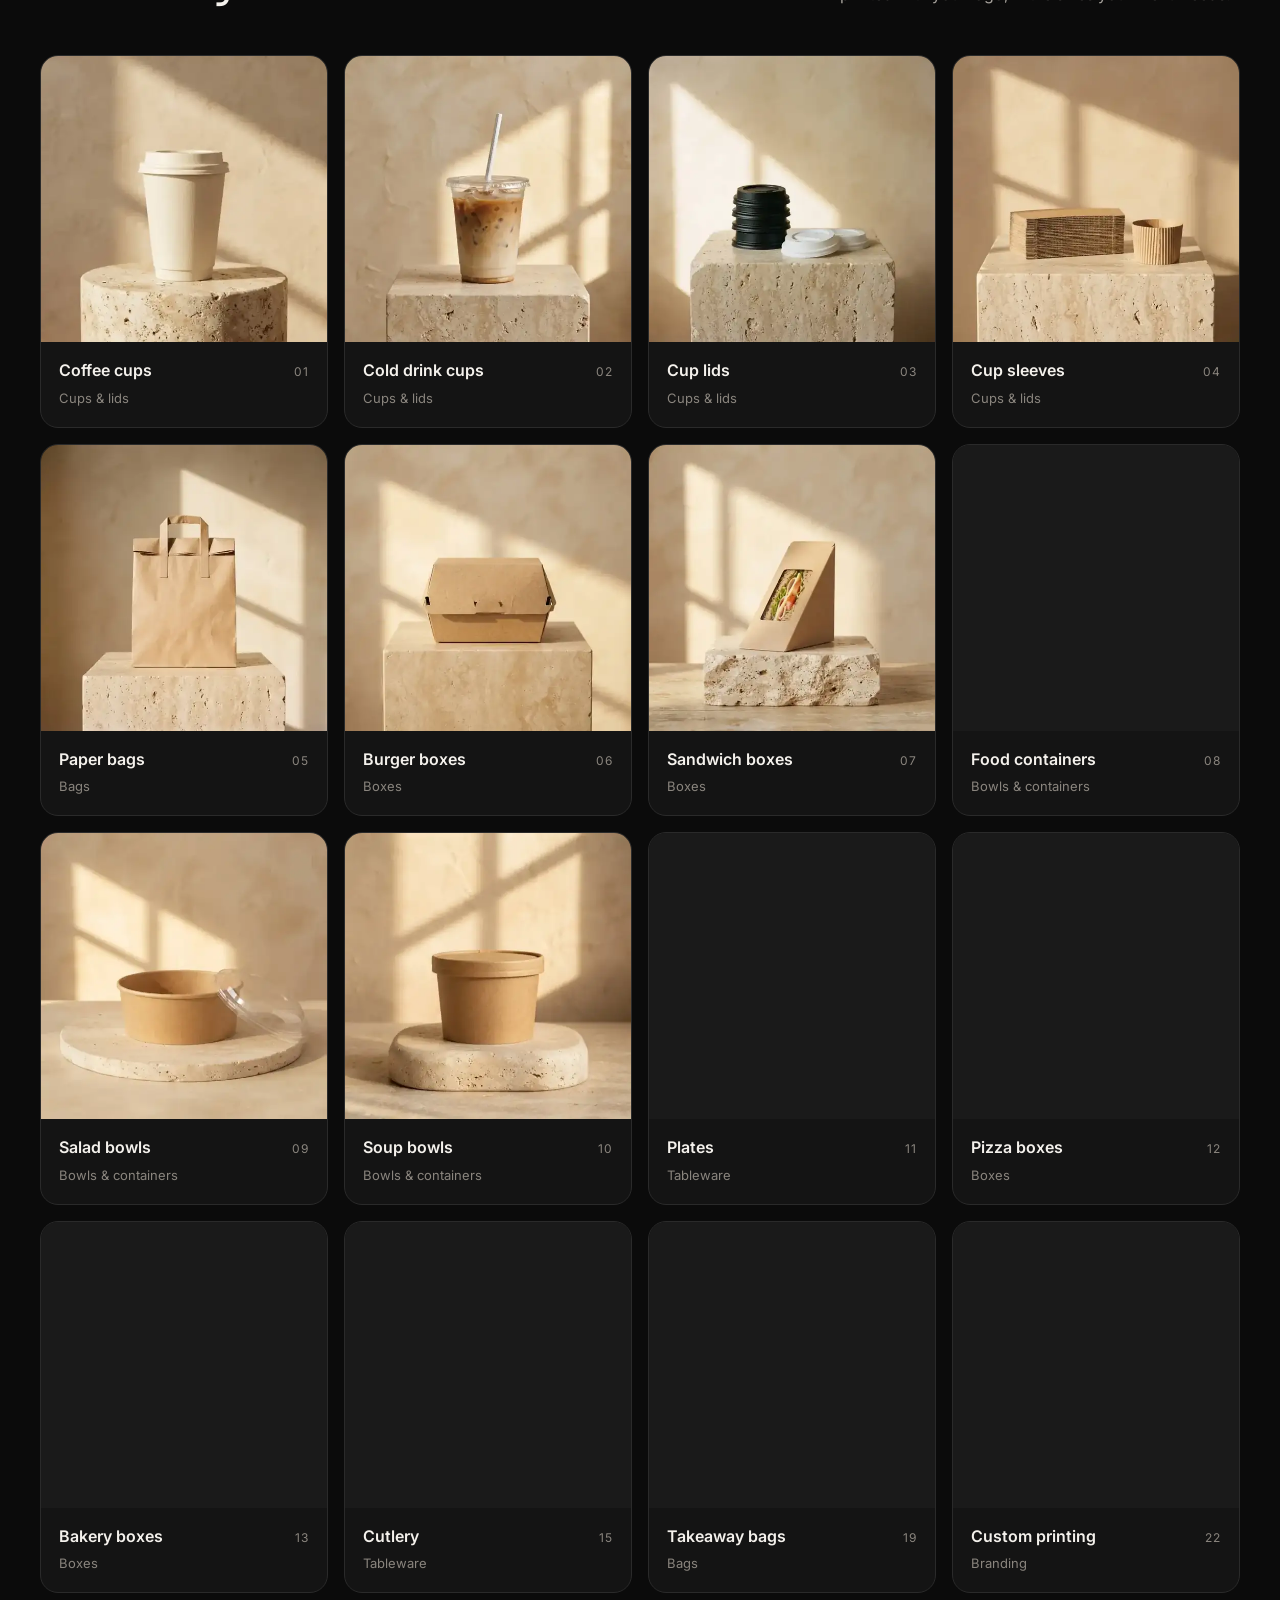
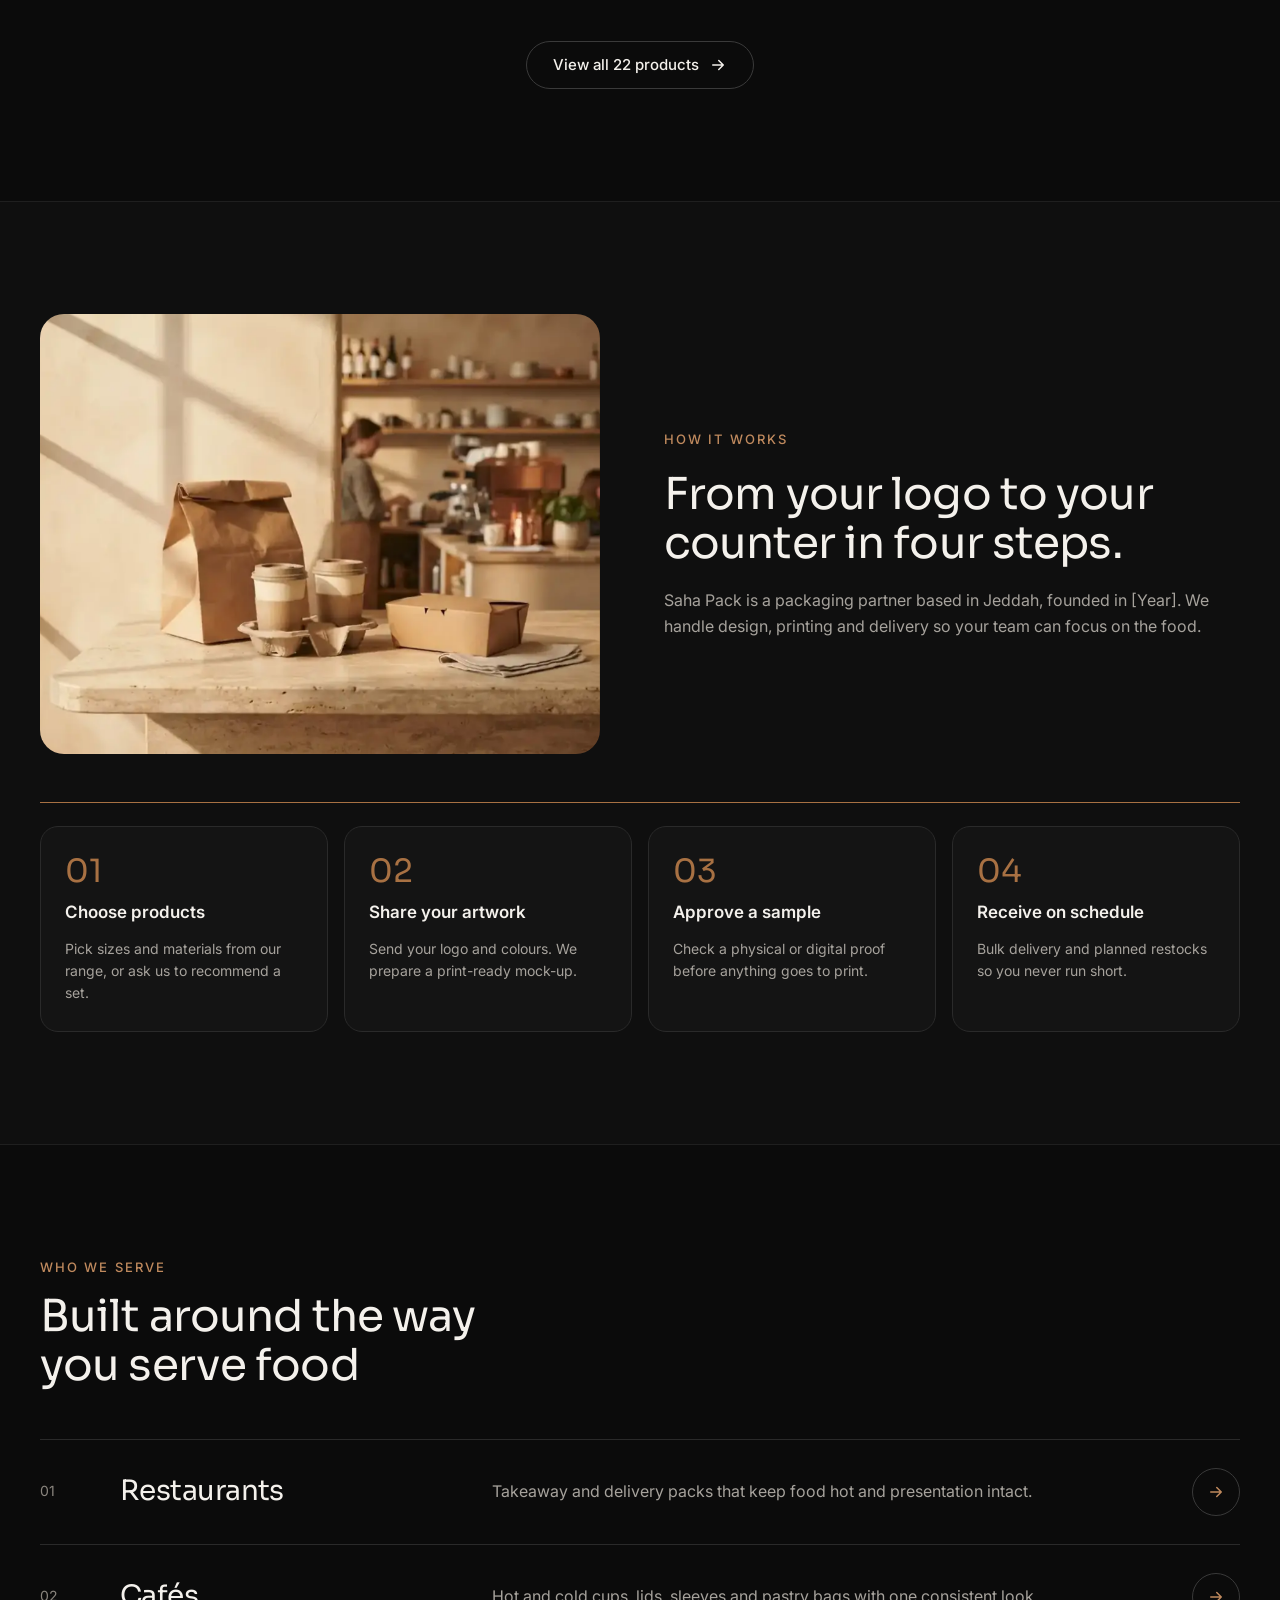
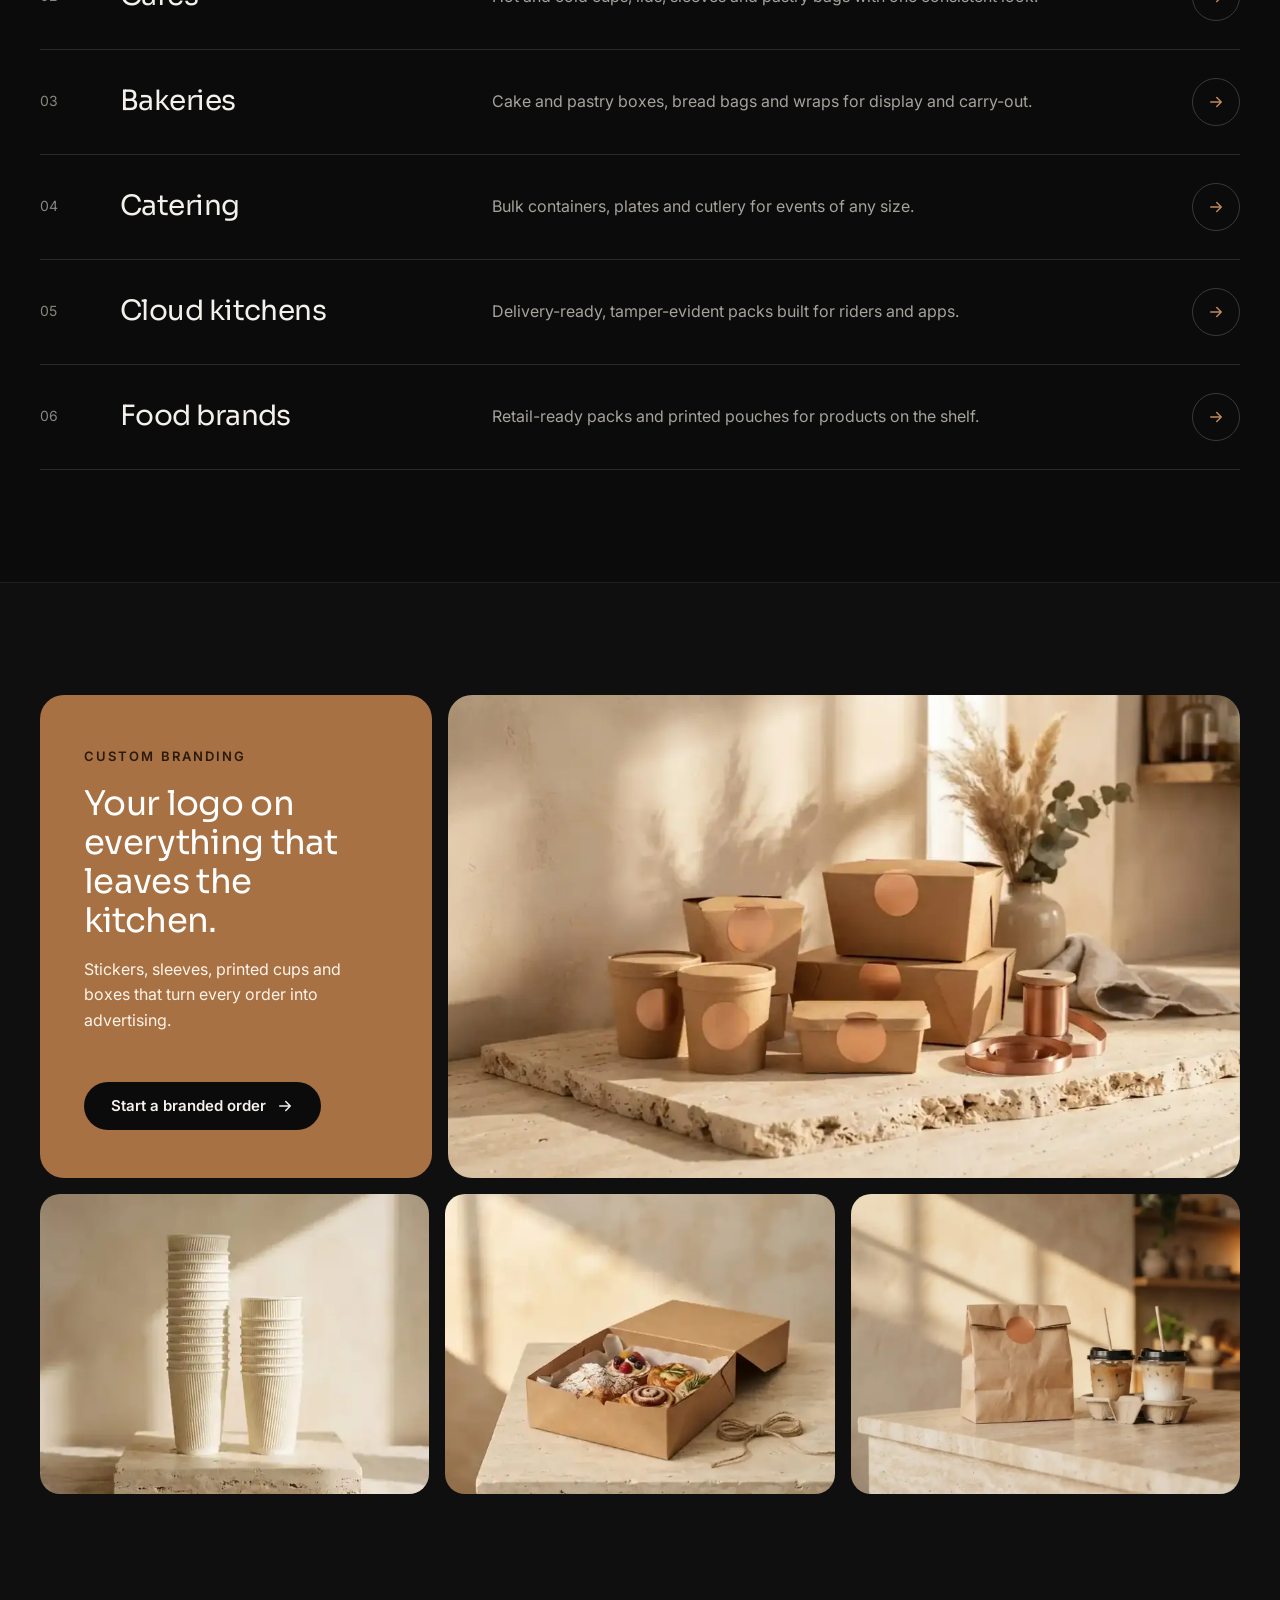
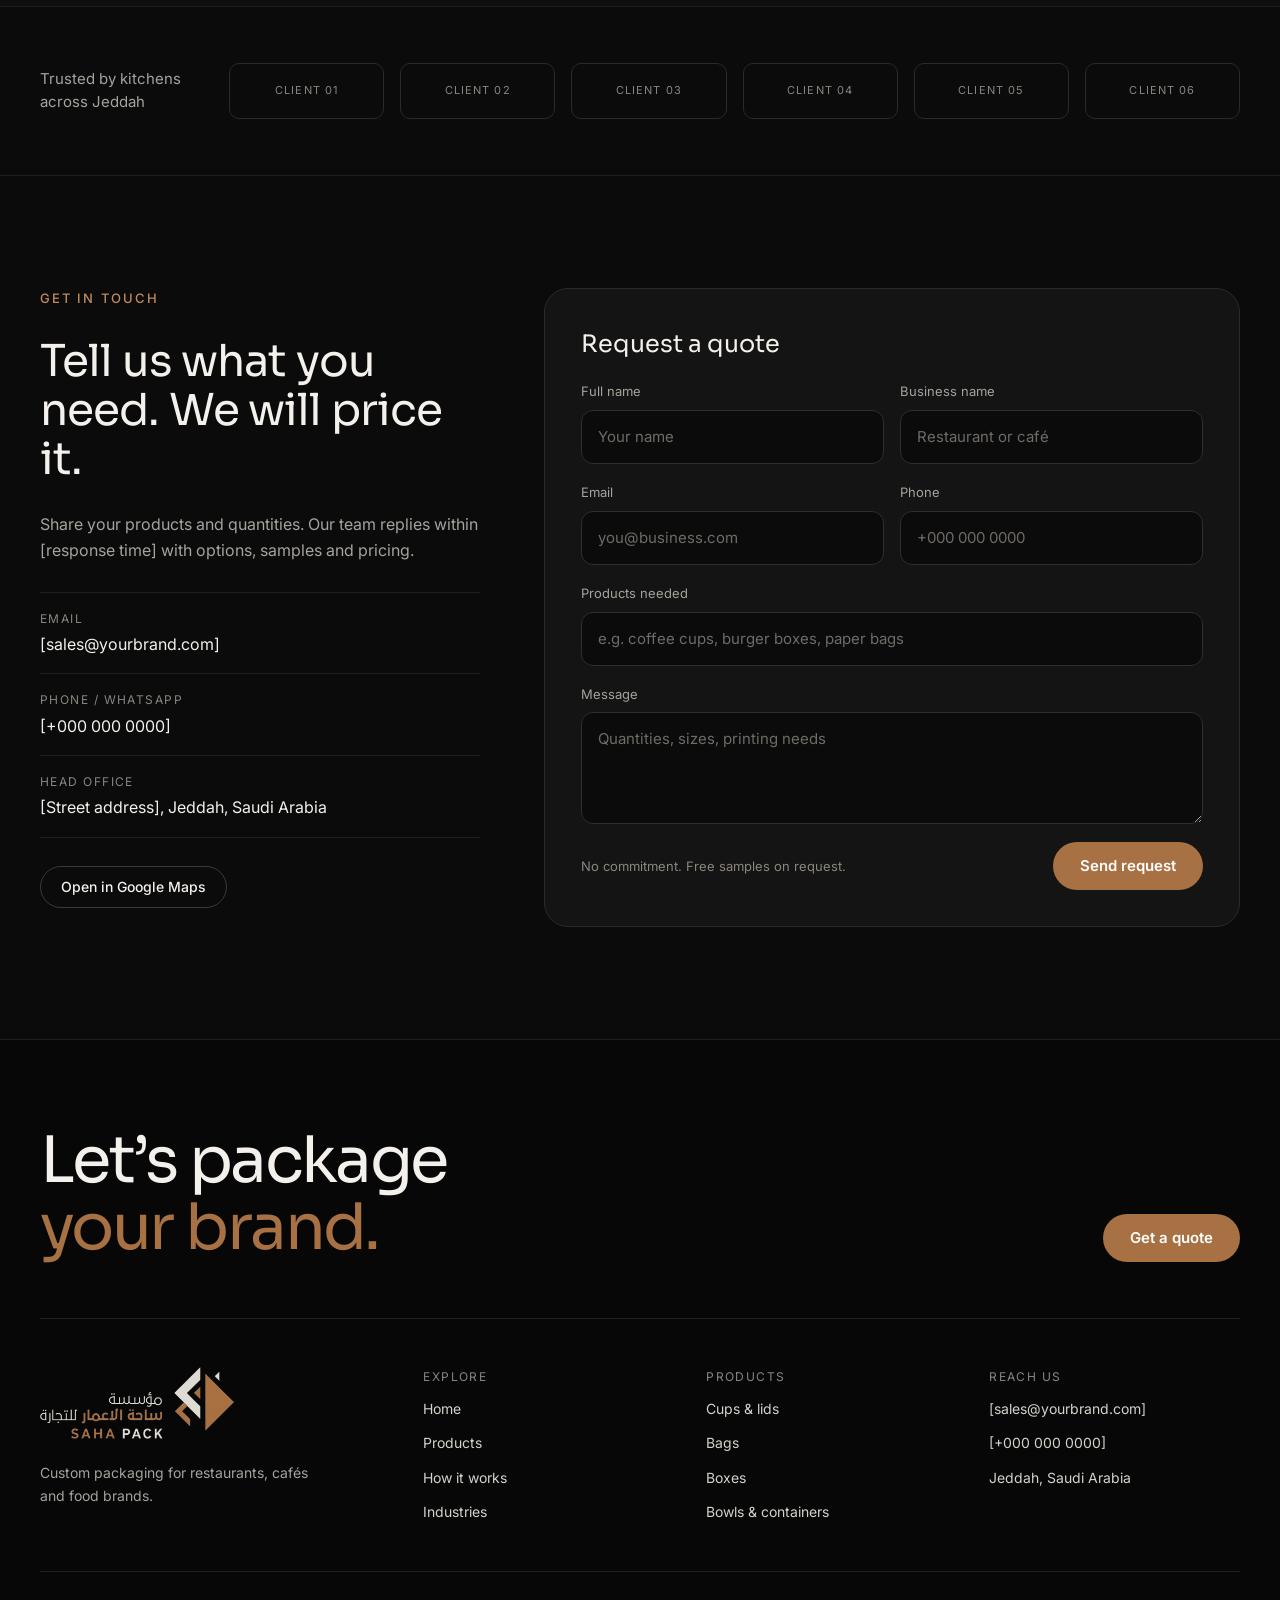
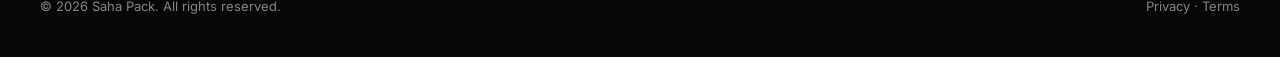
==== commit 3d8dd40e: "Use Saha Pack as company name in copy Co-Authored-By: Claude Opus 5.5 <noreply@anthropic.com> Claude" ====
--- a/index.html
+++ b/index.html
@@ -153,7 +153,7 @@
           <div class="how__copy" data-reveal>
             <span class="eyebrow">How it works</span>
             <h2 class="h2" id="how-title">From your logo to your counter in four steps.</h2>
-            <p class="lead">[Company name] is a packaging partner based in Jeddah, founded in [Year]. We handle design, printing and delivery so your team can focus on the food.</p>
+            <p class="lead">Saha Pack is a packaging partner based in Jeddah, founded in [Year]. We handle design, printing and delivery so your team can focus on the food.</p>
           </div>
         </div>
 
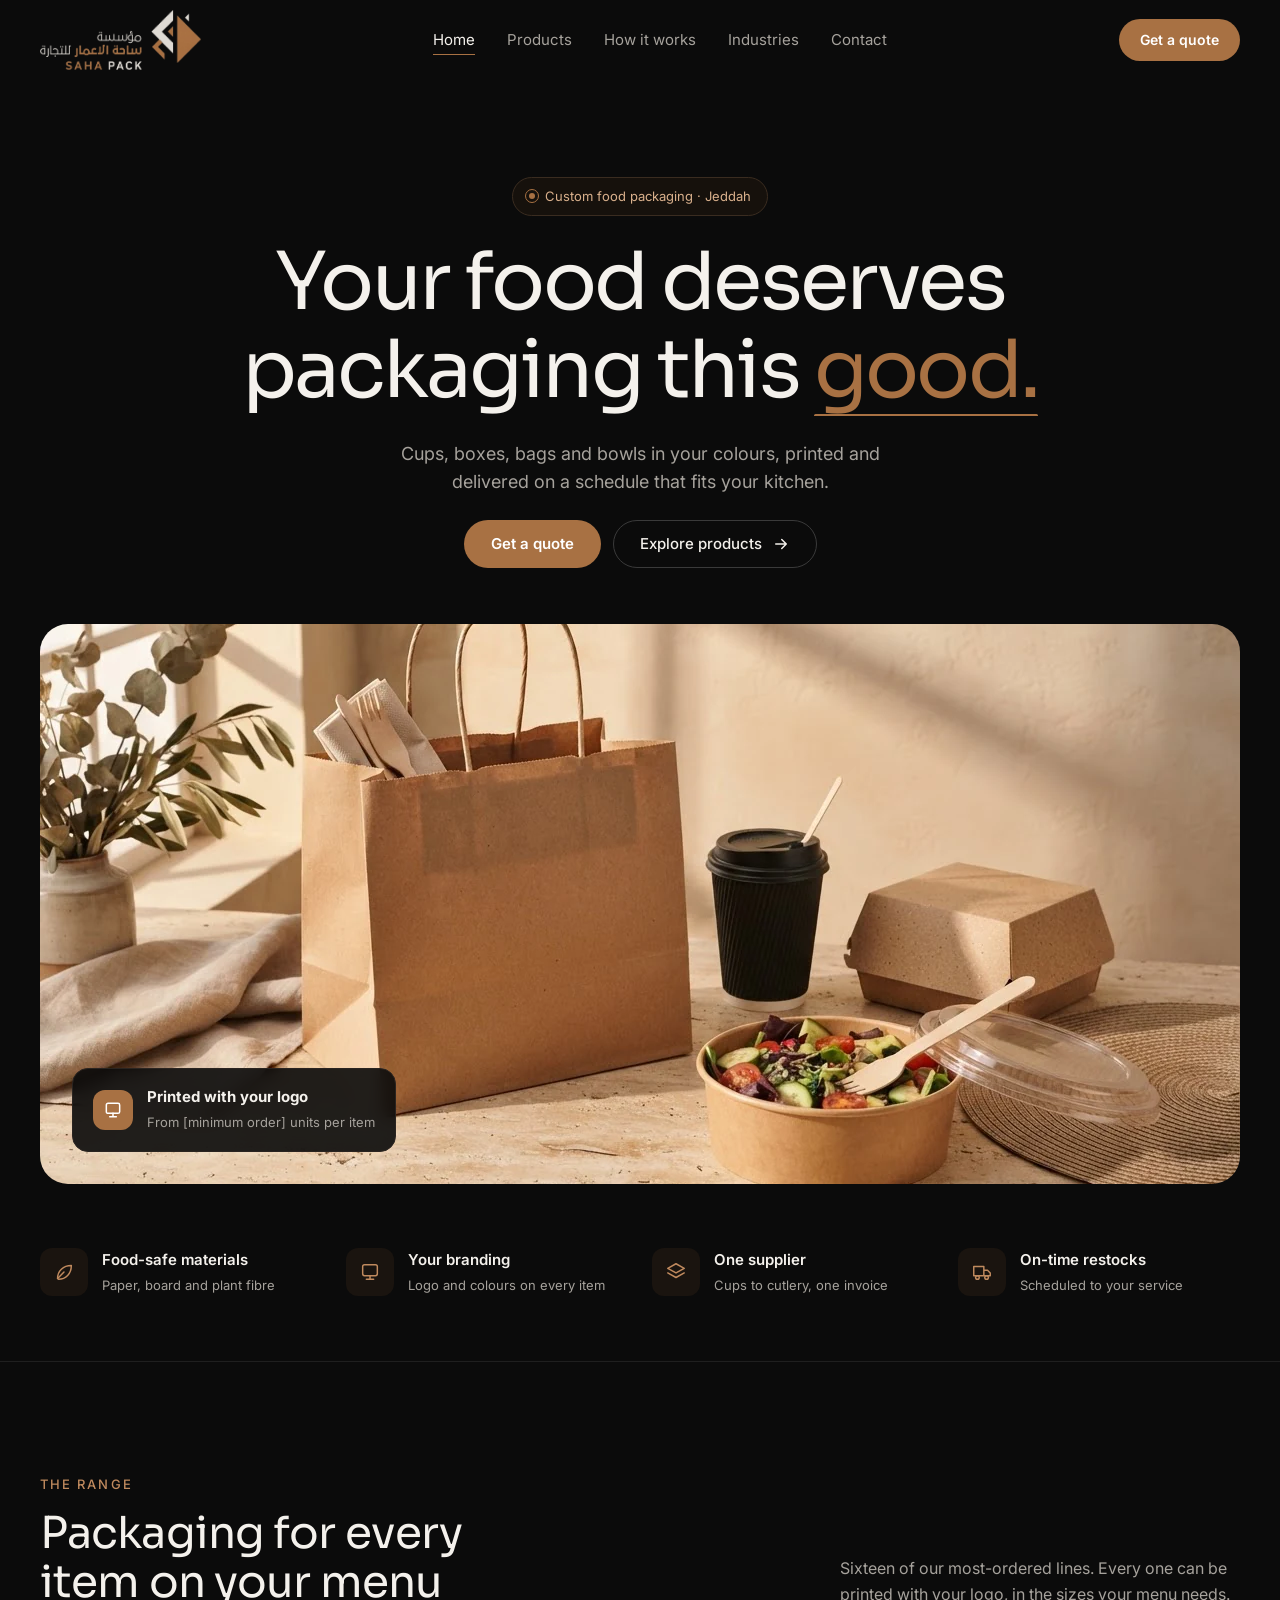
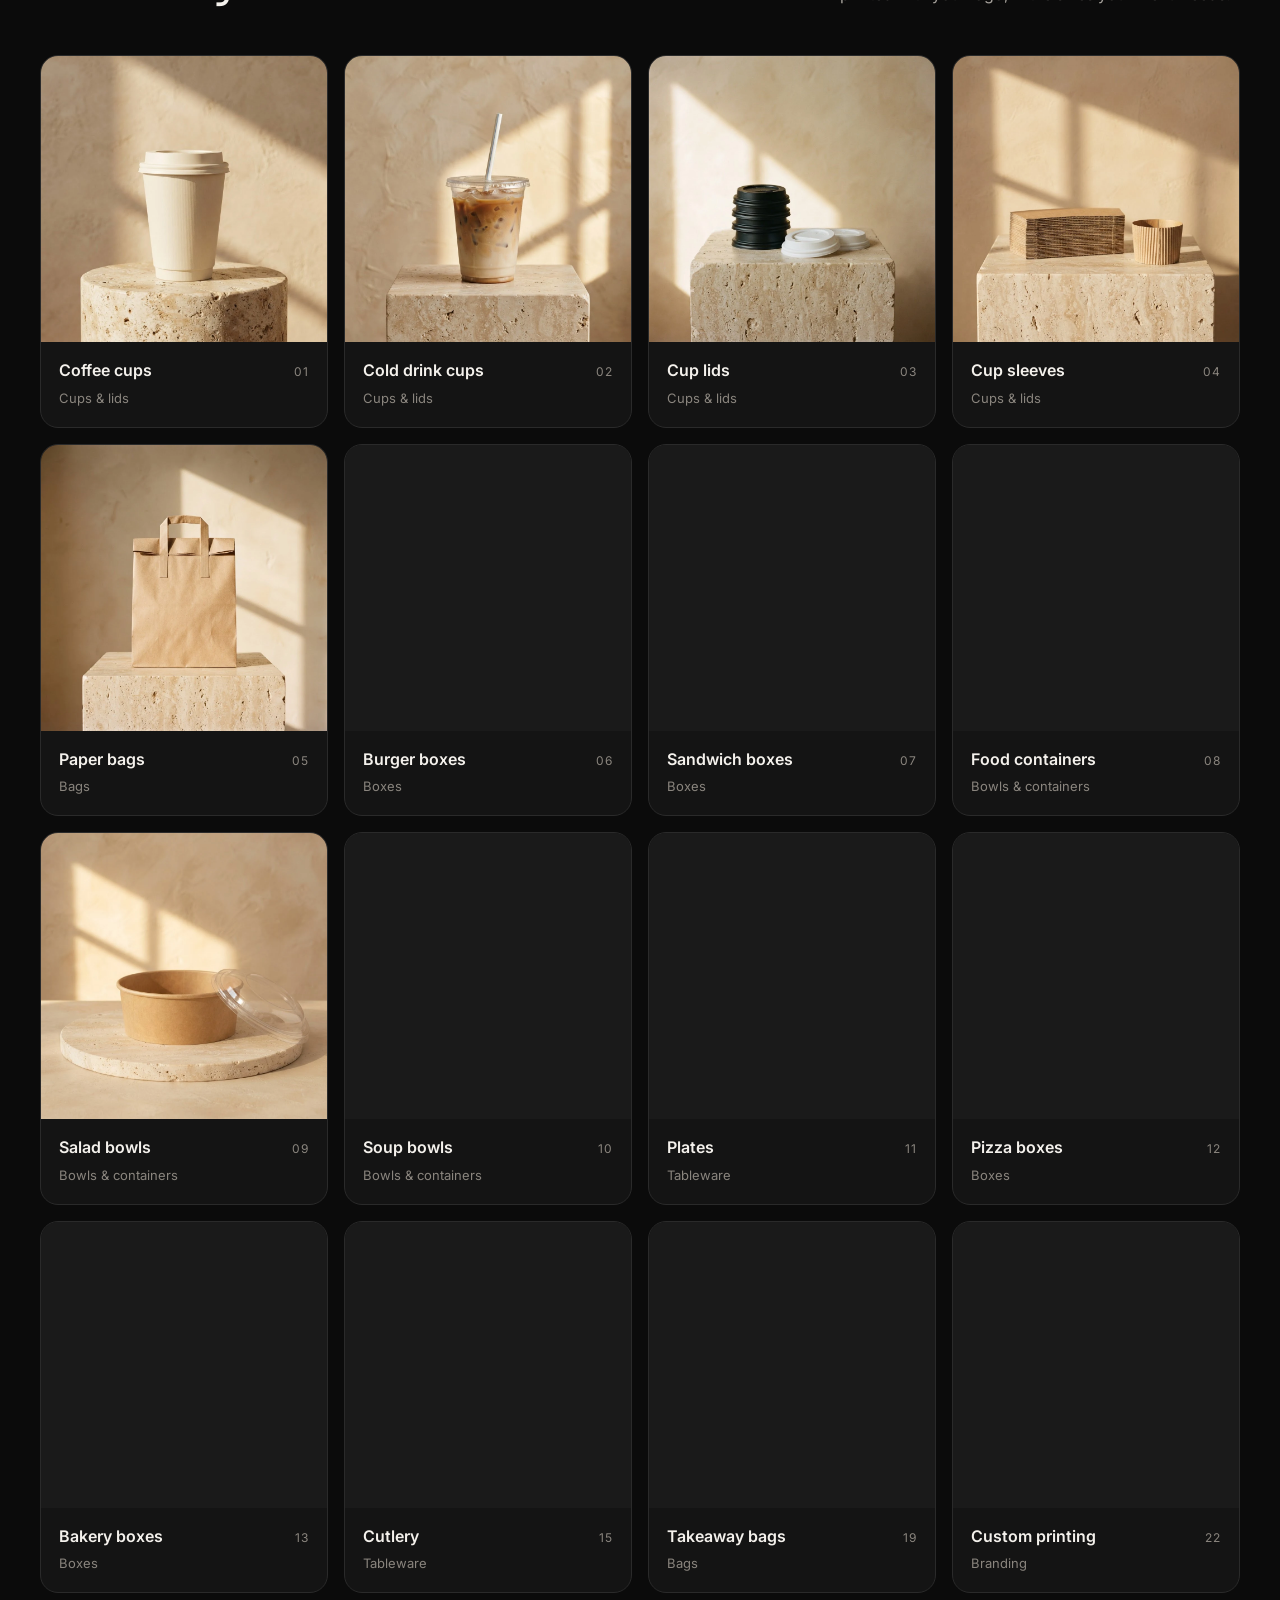
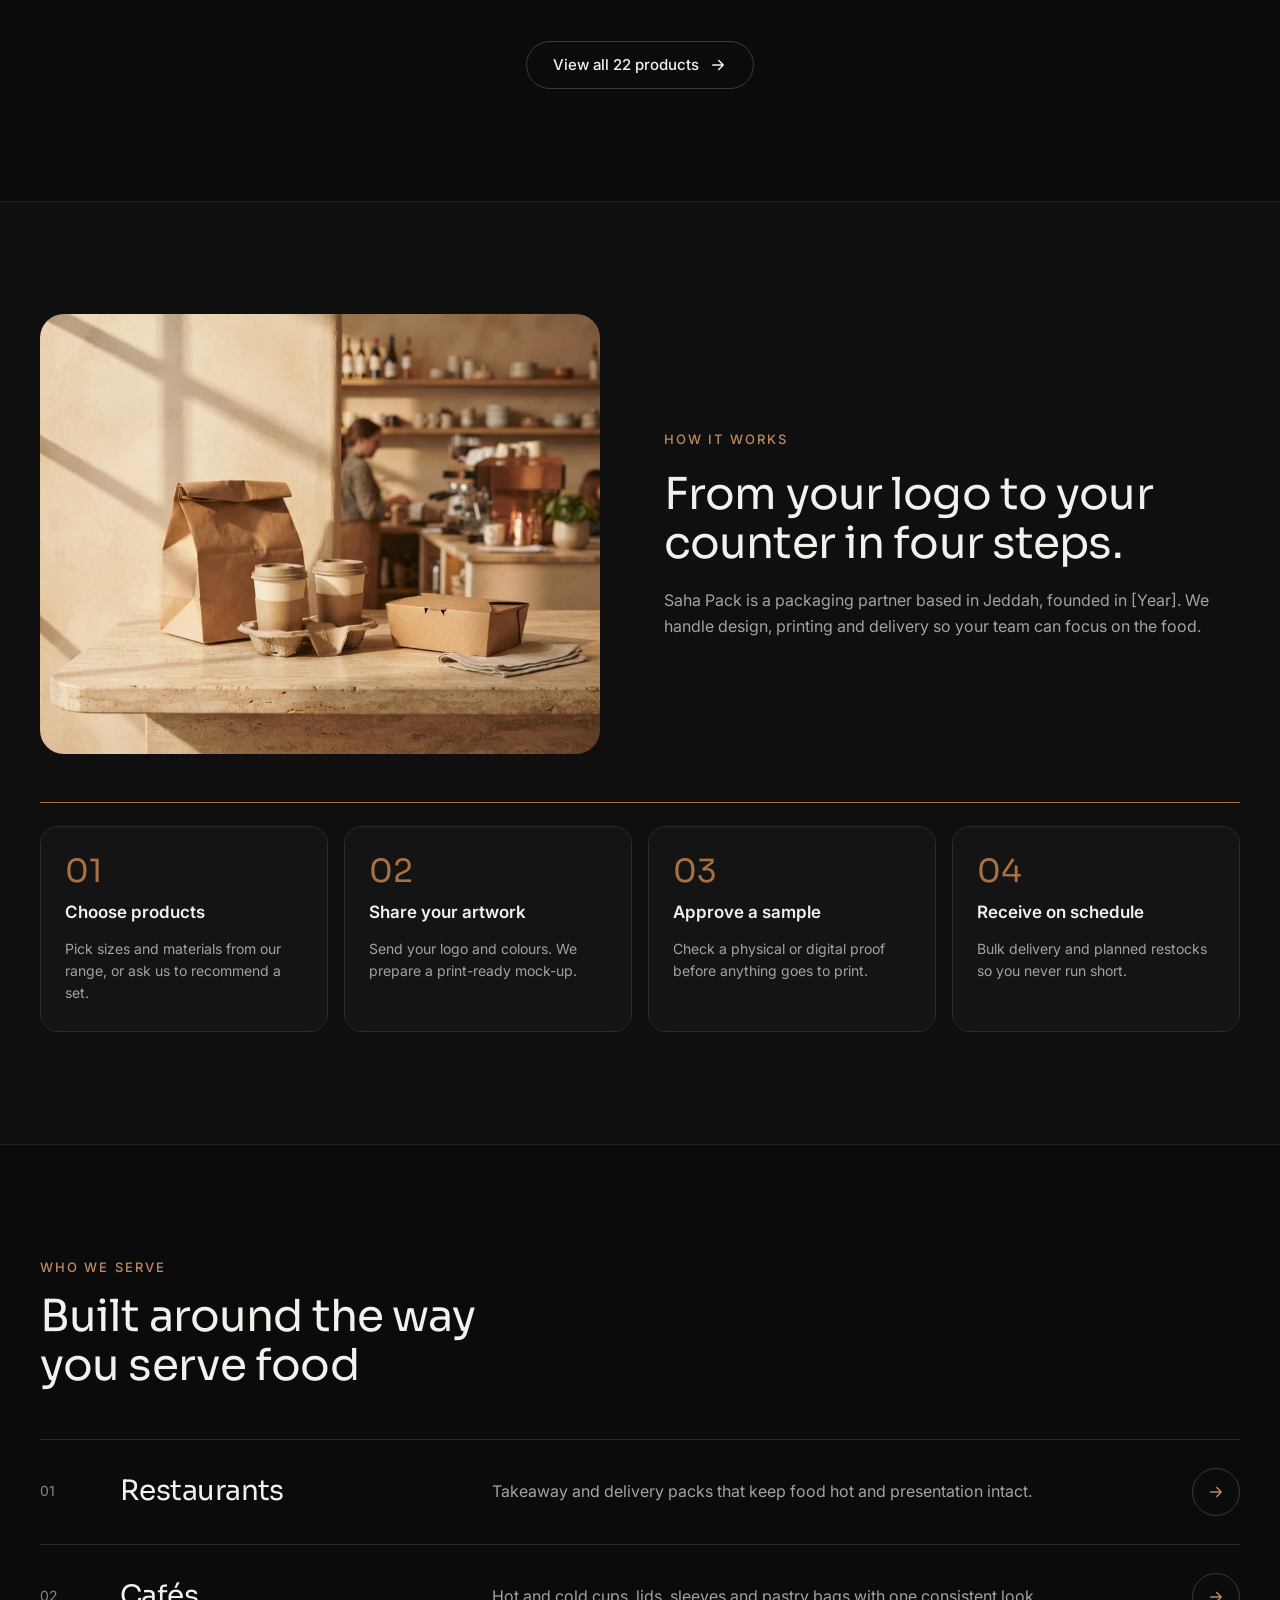
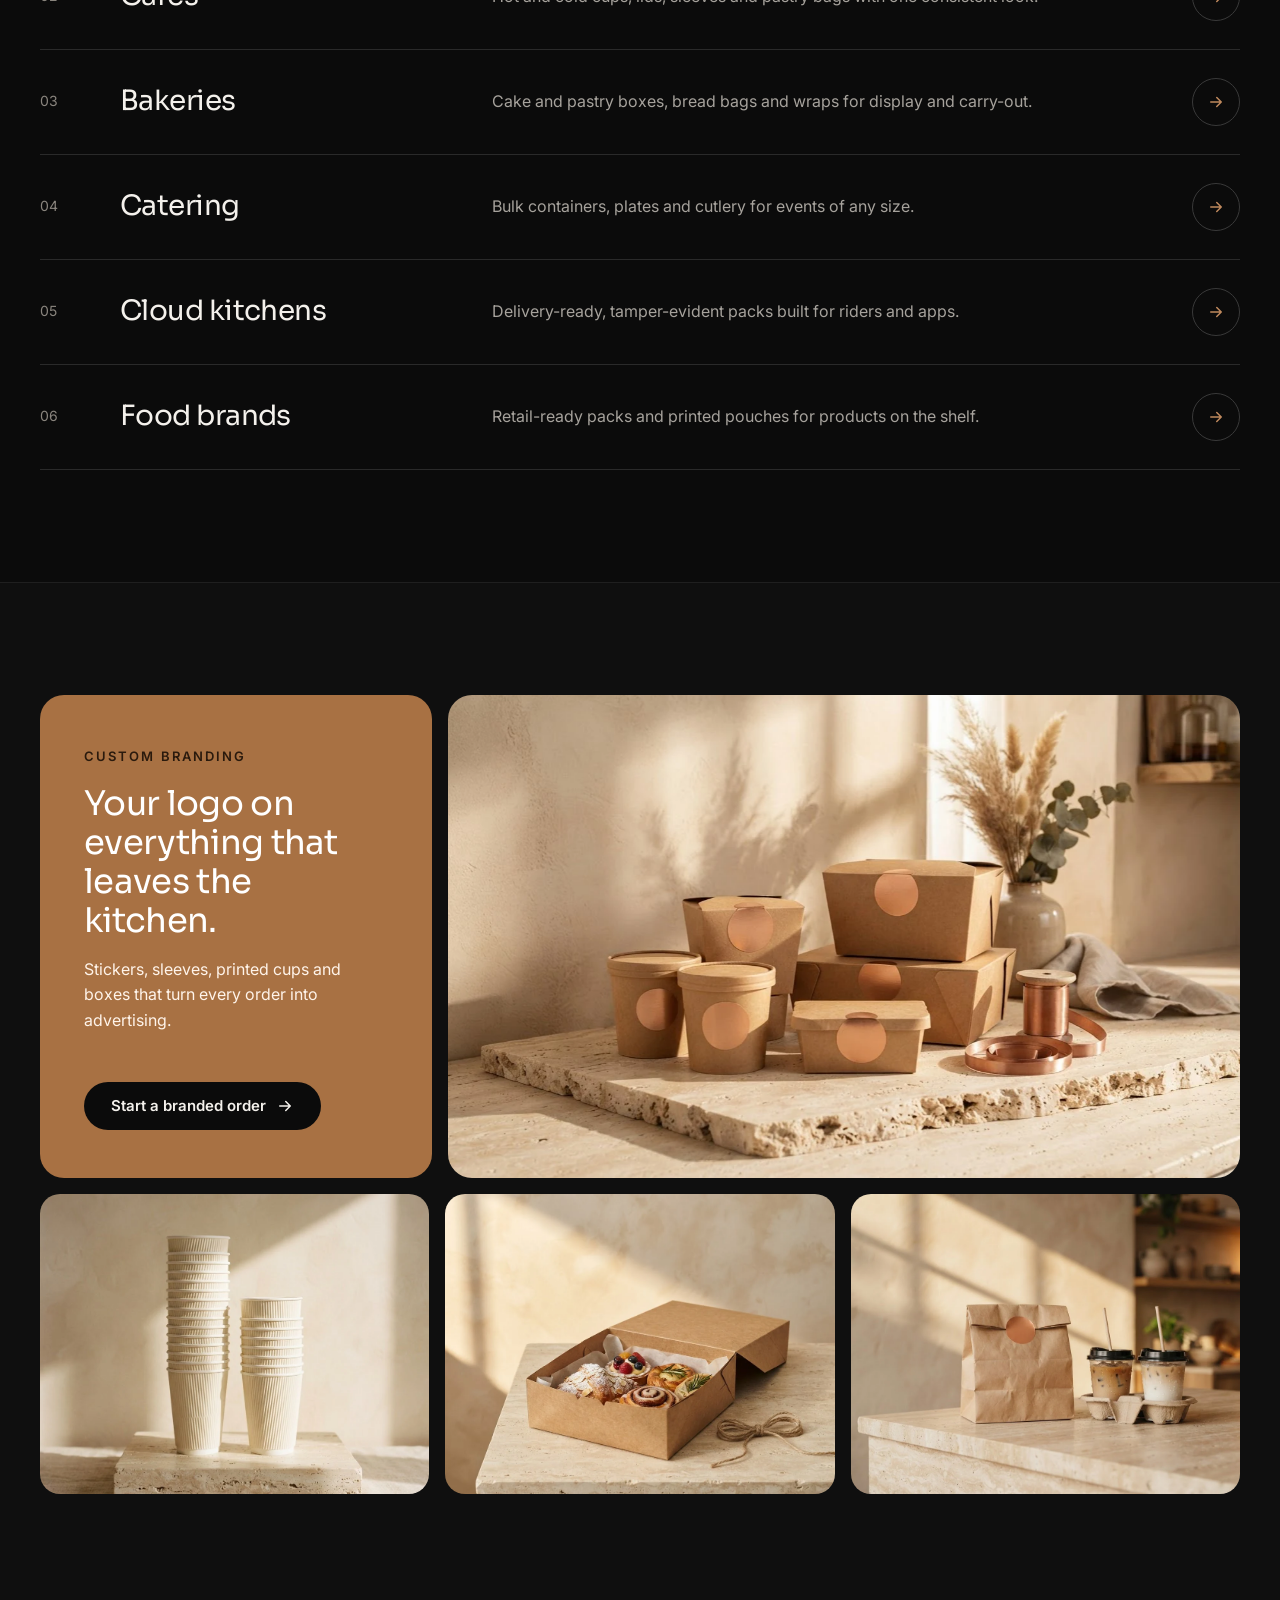
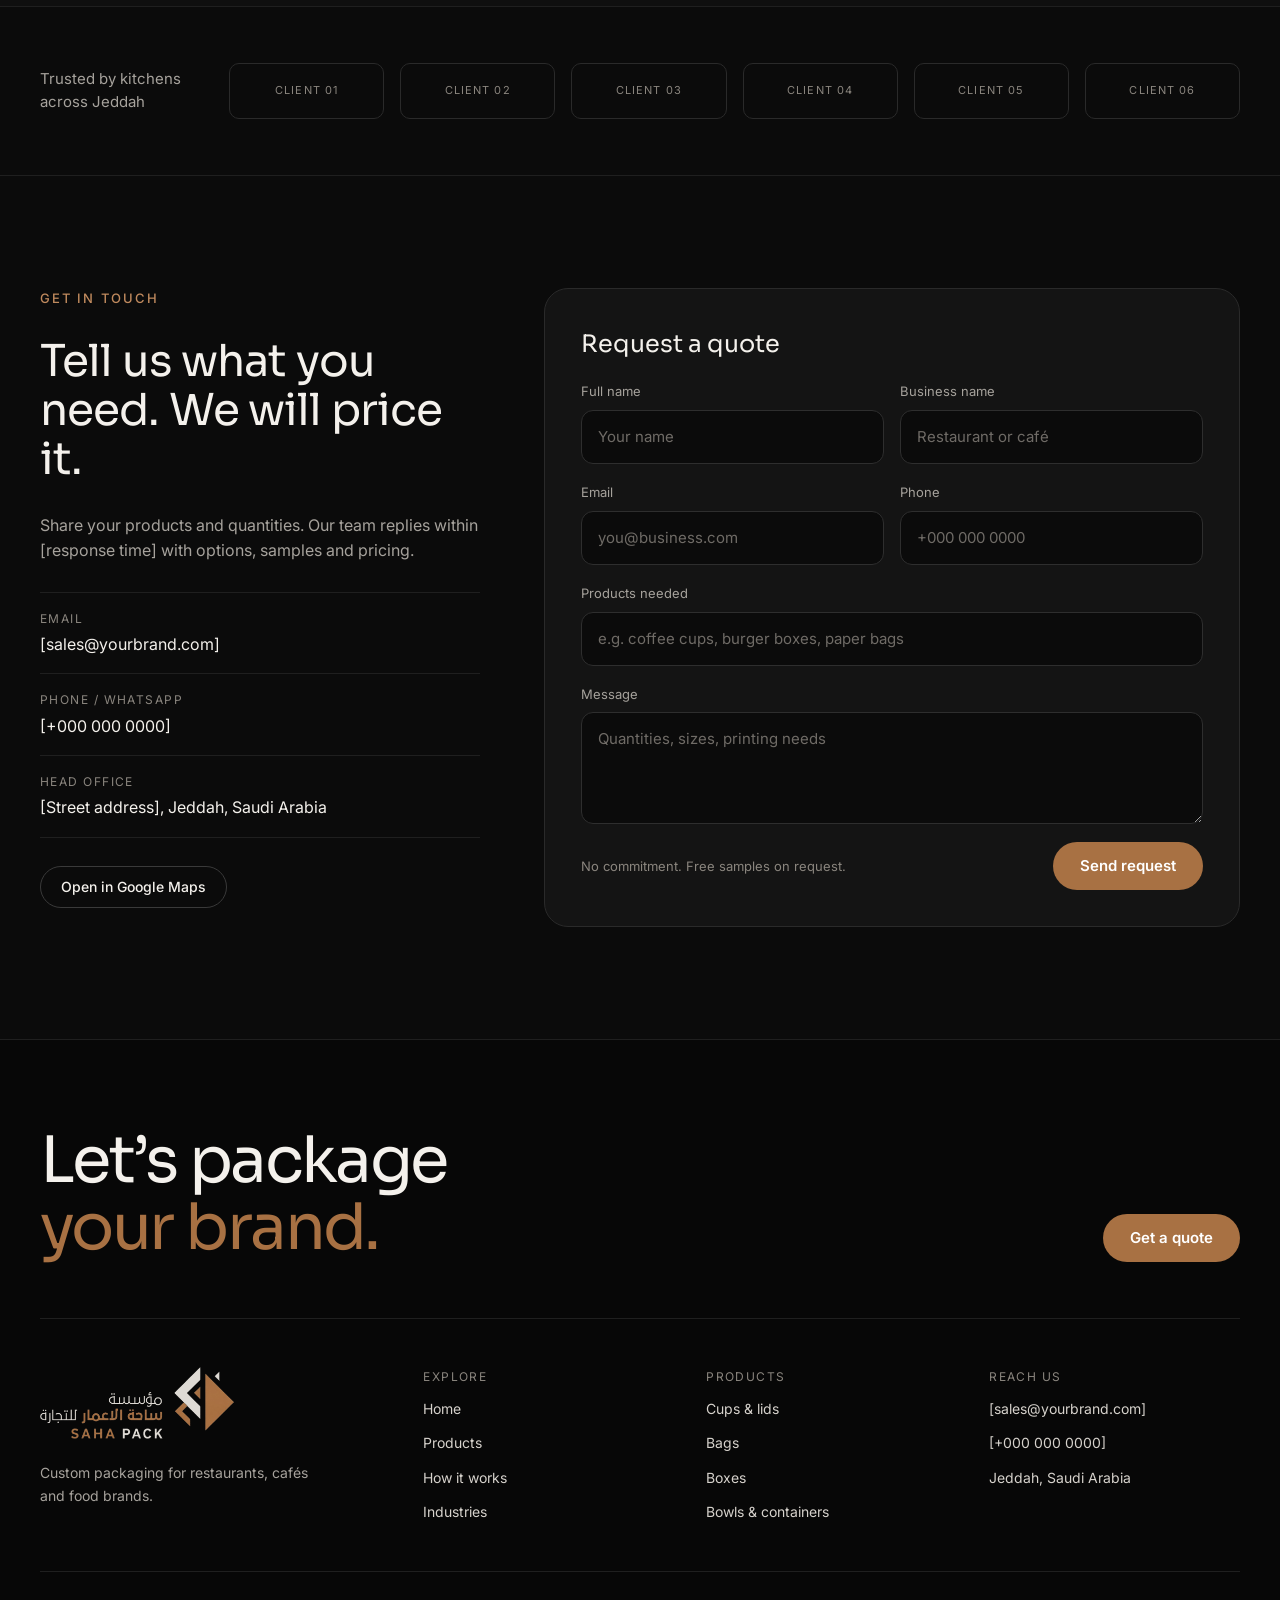
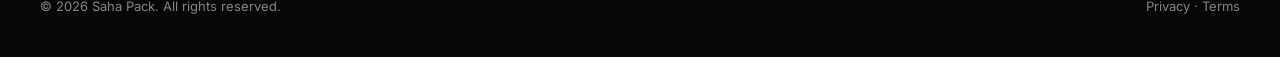
==== commit 8c2040de: "Use full-resolution photos to fix blurry images Re-exported every photo from Figma at its native siz" ====
--- a/index.html
+++ b/index.html
@@ -71,7 +71,7 @@
 
         <div class="hero__media fade-in d3">
           <div class="hero__frame">
-            <img src="/assets/img/hero.webp" width="1600" height="1193" alt="Kraft takeaway bag, black coffee cup, burger box and salad bowl on a stone counter in warm sunlight" fetchpriority="high">
+            <img src="/assets/img/hero.webp" width="1200" height="896" alt="Kraft takeaway bag, black coffee cup, burger box and salad bowl on a stone counter in warm sunlight" fetchpriority="high">
           </div>
           <div class="float-card">
             <span class="float-card__icon" aria-hidden="true">
@@ -117,22 +117,22 @@
         </div>
 
         <div class="product-grid" data-reveal-group>
-          <a class="card" href="/products" data-reveal><div class="card__media"><img src="/assets/img/coffee-cups.webp" width="800" height="800" loading="lazy" decoding="async" alt="Cream double-wall coffee cup with lid"></div><span class="card__go" aria-hidden="true"><svg viewBox="0 0 24 24" fill="none" stroke="currentColor" stroke-width="2" stroke-linecap="round" stroke-linejoin="round"><path d="M5 12h14M13 6l6 6-6 6"/></svg></span><div class="card__info"><div class="card__row"><span class="card__name">Coffee cups</span><span class="card__num">01</span></div><span class="card__cat">Cups &amp; lids</span></div></a>
-          <a class="card" href="/products" data-reveal><div class="card__media"><img src="/assets/img/cold-drink-cups.webp" width="800" height="800" loading="lazy" decoding="async" alt="Clear cold drink cup with iced latte and straw"></div><span class="card__go" aria-hidden="true"><svg viewBox="0 0 24 24" fill="none" stroke="currentColor" stroke-width="2" stroke-linecap="round" stroke-linejoin="round"><path d="M5 12h14M13 6l6 6-6 6"/></svg></span><div class="card__info"><div class="card__row"><span class="card__name">Cold drink cups</span><span class="card__num">02</span></div><span class="card__cat">Cups &amp; lids</span></div></a>
-          <a class="card" href="/products" data-reveal><div class="card__media"><img src="/assets/img/cup-lids.webp" width="800" height="800" loading="lazy" decoding="async" alt="Stack of black sip lids beside white lids"></div><span class="card__go" aria-hidden="true"><svg viewBox="0 0 24 24" fill="none" stroke="currentColor" stroke-width="2" stroke-linecap="round" stroke-linejoin="round"><path d="M5 12h14M13 6l6 6-6 6"/></svg></span><div class="card__info"><div class="card__row"><span class="card__name">Cup lids</span><span class="card__num">03</span></div><span class="card__cat">Cups &amp; lids</span></div></a>
-          <a class="card" href="/products" data-reveal><div class="card__media"><img src="/assets/img/cup-sleeves.webp" width="800" height="800" loading="lazy" decoding="async" alt="Kraft corrugated cup sleeves"></div><span class="card__go" aria-hidden="true"><svg viewBox="0 0 24 24" fill="none" stroke="currentColor" stroke-width="2" stroke-linecap="round" stroke-linejoin="round"><path d="M5 12h14M13 6l6 6-6 6"/></svg></span><div class="card__info"><div class="card__row"><span class="card__name">Cup sleeves</span><span class="card__num">04</span></div><span class="card__cat">Cups &amp; lids</span></div></a>
-          <a class="card" href="/products" data-reveal><div class="card__media"><img src="/assets/img/paper-bags.webp" width="800" height="800" loading="lazy" decoding="async" alt="Kraft paper bag with flat handles"></div><span class="card__go" aria-hidden="true"><svg viewBox="0 0 24 24" fill="none" stroke="currentColor" stroke-width="2" stroke-linecap="round" stroke-linejoin="round"><path d="M5 12h14M13 6l6 6-6 6"/></svg></span><div class="card__info"><div class="card__row"><span class="card__name">Paper bags</span><span class="card__num">05</span></div><span class="card__cat">Bags</span></div></a>
-          <a class="card" href="/products" data-reveal><div class="card__media"><img src="/assets/img/burger-boxes.webp" width="800" height="800" loading="lazy" decoding="async" alt="Kraft clamshell burger box"></div><span class="card__go" aria-hidden="true"><svg viewBox="0 0 24 24" fill="none" stroke="currentColor" stroke-width="2" stroke-linecap="round" stroke-linejoin="round"><path d="M5 12h14M13 6l6 6-6 6"/></svg></span><div class="card__info"><div class="card__row"><span class="card__name">Burger boxes</span><span class="card__num">06</span></div><span class="card__cat">Boxes</span></div></a>
-          <a class="card" href="/products" data-reveal><div class="card__media"><img src="/assets/img/sandwich-boxes.webp" width="800" height="800" loading="lazy" decoding="async" alt="Kraft sandwich wedge box with window"></div><span class="card__go" aria-hidden="true"><svg viewBox="0 0 24 24" fill="none" stroke="currentColor" stroke-width="2" stroke-linecap="round" stroke-linejoin="round"><path d="M5 12h14M13 6l6 6-6 6"/></svg></span><div class="card__info"><div class="card__row"><span class="card__name">Sandwich boxes</span><span class="card__num">07</span></div><span class="card__cat">Boxes</span></div></a>
-          <a class="card" href="/products" data-reveal><div class="card__media"><img src="/assets/img/food-containers.webp" width="800" height="800" loading="lazy" decoding="async" alt="Two stacked kraft food containers with lids"></div><span class="card__go" aria-hidden="true"><svg viewBox="0 0 24 24" fill="none" stroke="currentColor" stroke-width="2" stroke-linecap="round" stroke-linejoin="round"><path d="M5 12h14M13 6l6 6-6 6"/></svg></span><div class="card__info"><div class="card__row"><span class="card__name">Food containers</span><span class="card__num">08</span></div><span class="card__cat">Bowls &amp; containers</span></div></a>
-          <a class="card" href="/products" data-reveal><div class="card__media"><img src="/assets/img/salad-bowls.webp" width="800" height="800" loading="lazy" decoding="async" alt="Kraft salad bowl with clear lid"></div><span class="card__go" aria-hidden="true"><svg viewBox="0 0 24 24" fill="none" stroke="currentColor" stroke-width="2" stroke-linecap="round" stroke-linejoin="round"><path d="M5 12h14M13 6l6 6-6 6"/></svg></span><div class="card__info"><div class="card__row"><span class="card__name">Salad bowls</span><span class="card__num">09</span></div><span class="card__cat">Bowls &amp; containers</span></div></a>
-          <a class="card" href="/products" data-reveal><div class="card__media"><img src="/assets/img/soup-bowls.webp" width="800" height="800" loading="lazy" decoding="async" alt="Kraft soup bowl with fitted lid"></div><span class="card__go" aria-hidden="true"><svg viewBox="0 0 24 24" fill="none" stroke="currentColor" stroke-width="2" stroke-linecap="round" stroke-linejoin="round"><path d="M5 12h14M13 6l6 6-6 6"/></svg></span><div class="card__info"><div class="card__row"><span class="card__name">Soup bowls</span><span class="card__num">10</span></div><span class="card__cat">Bowls &amp; containers</span></div></a>
-          <a class="card" href="/products" data-reveal><div class="card__media"><img src="/assets/img/plates.webp" width="800" height="800" loading="lazy" decoding="async" alt="Stack of plant-fibre plates"></div><span class="card__go" aria-hidden="true"><svg viewBox="0 0 24 24" fill="none" stroke="currentColor" stroke-width="2" stroke-linecap="round" stroke-linejoin="round"><path d="M5 12h14M13 6l6 6-6 6"/></svg></span><div class="card__info"><div class="card__row"><span class="card__name">Plates</span><span class="card__num">11</span></div><span class="card__cat">Tableware</span></div></a>
-          <a class="card" href="/products" data-reveal><div class="card__media"><img src="/assets/img/pizza-boxes.webp" width="800" height="800" loading="lazy" decoding="async" alt="Two stacked kraft pizza boxes"></div><span class="card__go" aria-hidden="true"><svg viewBox="0 0 24 24" fill="none" stroke="currentColor" stroke-width="2" stroke-linecap="round" stroke-linejoin="round"><path d="M5 12h14M13 6l6 6-6 6"/></svg></span><div class="card__info"><div class="card__row"><span class="card__name">Pizza boxes</span><span class="card__num">12</span></div><span class="card__cat">Boxes</span></div></a>
-          <a class="card" href="/products" data-reveal><div class="card__media"><img src="/assets/img/bakery-boxes.webp" width="800" height="800" loading="lazy" decoding="async" alt="Kraft bakery box with window showing croissants"></div><span class="card__go" aria-hidden="true"><svg viewBox="0 0 24 24" fill="none" stroke="currentColor" stroke-width="2" stroke-linecap="round" stroke-linejoin="round"><path d="M5 12h14M13 6l6 6-6 6"/></svg></span><div class="card__info"><div class="card__row"><span class="card__name">Bakery boxes</span><span class="card__num">13</span></div><span class="card__cat">Boxes</span></div></a>
-          <a class="card" href="/products" data-reveal><div class="card__media"><img src="/assets/img/cutlery.webp" width="800" height="800" loading="lazy" decoding="async" alt="Wooden fork, knife and spoon"></div><span class="card__go" aria-hidden="true"><svg viewBox="0 0 24 24" fill="none" stroke="currentColor" stroke-width="2" stroke-linecap="round" stroke-linejoin="round"><path d="M5 12h14M13 6l6 6-6 6"/></svg></span><div class="card__info"><div class="card__row"><span class="card__name">Cutlery</span><span class="card__num">15</span></div><span class="card__cat">Tableware</span></div></a>
-          <a class="card" href="/products" data-reveal><div class="card__media"><img src="/assets/img/takeaway-bags.webp" width="800" height="800" loading="lazy" decoding="async" alt="Two kraft takeaway bags with twisted handles"></div><span class="card__go" aria-hidden="true"><svg viewBox="0 0 24 24" fill="none" stroke="currentColor" stroke-width="2" stroke-linecap="round" stroke-linejoin="round"><path d="M5 12h14M13 6l6 6-6 6"/></svg></span><div class="card__info"><div class="card__row"><span class="card__name">Takeaway bags</span><span class="card__num">19</span></div><span class="card__cat">Bags</span></div></a>
-          <a class="card" href="/products" data-reveal><div class="card__media"><img src="/assets/img/custom-printing.webp" width="800" height="800" loading="lazy" decoding="async" alt="Black cup, gift box and kraft pouch with copper seals"></div><span class="card__go" aria-hidden="true"><svg viewBox="0 0 24 24" fill="none" stroke="currentColor" stroke-width="2" stroke-linecap="round" stroke-linejoin="round"><path d="M5 12h14M13 6l6 6-6 6"/></svg></span><div class="card__info"><div class="card__row"><span class="card__name">Custom printing</span><span class="card__num">22</span></div><span class="card__cat">Branding</span></div></a>
+          <a class="card" href="/products" data-reveal><div class="card__media"><img src="/assets/img/coffee-cups.webp" width="1024" height="1024" loading="lazy" decoding="async" alt="Cream double-wall coffee cup with lid"></div><span class="card__go" aria-hidden="true"><svg viewBox="0 0 24 24" fill="none" stroke="currentColor" stroke-width="2" stroke-linecap="round" stroke-linejoin="round"><path d="M5 12h14M13 6l6 6-6 6"/></svg></span><div class="card__info"><div class="card__row"><span class="card__name">Coffee cups</span><span class="card__num">01</span></div><span class="card__cat">Cups &amp; lids</span></div></a>
+          <a class="card" href="/products" data-reveal><div class="card__media"><img src="/assets/img/cold-drink-cups.webp" width="1024" height="1024" loading="lazy" decoding="async" alt="Clear cold drink cup with iced latte and straw"></div><span class="card__go" aria-hidden="true"><svg viewBox="0 0 24 24" fill="none" stroke="currentColor" stroke-width="2" stroke-linecap="round" stroke-linejoin="round"><path d="M5 12h14M13 6l6 6-6 6"/></svg></span><div class="card__info"><div class="card__row"><span class="card__name">Cold drink cups</span><span class="card__num">02</span></div><span class="card__cat">Cups &amp; lids</span></div></a>
+          <a class="card" href="/products" data-reveal><div class="card__media"><img src="/assets/img/cup-lids.webp" width="1024" height="1024" loading="lazy" decoding="async" alt="Stack of black sip lids beside white lids"></div><span class="card__go" aria-hidden="true"><svg viewBox="0 0 24 24" fill="none" stroke="currentColor" stroke-width="2" stroke-linecap="round" stroke-linejoin="round"><path d="M5 12h14M13 6l6 6-6 6"/></svg></span><div class="card__info"><div class="card__row"><span class="card__name">Cup lids</span><span class="card__num">03</span></div><span class="card__cat">Cups &amp; lids</span></div></a>
+          <a class="card" href="/products" data-reveal><div class="card__media"><img src="/assets/img/cup-sleeves.webp" width="1024" height="1024" loading="lazy" decoding="async" alt="Kraft corrugated cup sleeves"></div><span class="card__go" aria-hidden="true"><svg viewBox="0 0 24 24" fill="none" stroke="currentColor" stroke-width="2" stroke-linecap="round" stroke-linejoin="round"><path d="M5 12h14M13 6l6 6-6 6"/></svg></span><div class="card__info"><div class="card__row"><span class="card__name">Cup sleeves</span><span class="card__num">04</span></div><span class="card__cat">Cups &amp; lids</span></div></a>
+          <a class="card" href="/products" data-reveal><div class="card__media"><img src="/assets/img/paper-bags.webp" width="1024" height="1024" loading="lazy" decoding="async" alt="Kraft paper bag with flat handles"></div><span class="card__go" aria-hidden="true"><svg viewBox="0 0 24 24" fill="none" stroke="currentColor" stroke-width="2" stroke-linecap="round" stroke-linejoin="round"><path d="M5 12h14M13 6l6 6-6 6"/></svg></span><div class="card__info"><div class="card__row"><span class="card__name">Paper bags</span><span class="card__num">05</span></div><span class="card__cat">Bags</span></div></a>
+          <a class="card" href="/products" data-reveal><div class="card__media"><img src="/assets/img/burger-boxes.webp" width="1024" height="1024" loading="lazy" decoding="async" alt="Kraft clamshell burger box"></div><span class="card__go" aria-hidden="true"><svg viewBox="0 0 24 24" fill="none" stroke="currentColor" stroke-width="2" stroke-linecap="round" stroke-linejoin="round"><path d="M5 12h14M13 6l6 6-6 6"/></svg></span><div class="card__info"><div class="card__row"><span class="card__name">Burger boxes</span><span class="card__num">06</span></div><span class="card__cat">Boxes</span></div></a>
+          <a class="card" href="/products" data-reveal><div class="card__media"><img src="/assets/img/sandwich-boxes.webp" width="1024" height="1024" loading="lazy" decoding="async" alt="Kraft sandwich wedge box with window"></div><span class="card__go" aria-hidden="true"><svg viewBox="0 0 24 24" fill="none" stroke="currentColor" stroke-width="2" stroke-linecap="round" stroke-linejoin="round"><path d="M5 12h14M13 6l6 6-6 6"/></svg></span><div class="card__info"><div class="card__row"><span class="card__name">Sandwich boxes</span><span class="card__num">07</span></div><span class="card__cat">Boxes</span></div></a>
+          <a class="card" href="/products" data-reveal><div class="card__media"><img src="/assets/img/food-containers.webp" width="1024" height="1024" loading="lazy" decoding="async" alt="Two stacked kraft food containers with lids"></div><span class="card__go" aria-hidden="true"><svg viewBox="0 0 24 24" fill="none" stroke="currentColor" stroke-width="2" stroke-linecap="round" stroke-linejoin="round"><path d="M5 12h14M13 6l6 6-6 6"/></svg></span><div class="card__info"><div class="card__row"><span class="card__name">Food containers</span><span class="card__num">08</span></div><span class="card__cat">Bowls &amp; containers</span></div></a>
+          <a class="card" href="/products" data-reveal><div class="card__media"><img src="/assets/img/salad-bowls.webp" width="1024" height="1024" loading="lazy" decoding="async" alt="Kraft salad bowl with clear lid"></div><span class="card__go" aria-hidden="true"><svg viewBox="0 0 24 24" fill="none" stroke="currentColor" stroke-width="2" stroke-linecap="round" stroke-linejoin="round"><path d="M5 12h14M13 6l6 6-6 6"/></svg></span><div class="card__info"><div class="card__row"><span class="card__name">Salad bowls</span><span class="card__num">09</span></div><span class="card__cat">Bowls &amp; containers</span></div></a>
+          <a class="card" href="/products" data-reveal><div class="card__media"><img src="/assets/img/soup-bowls.webp" width="1024" height="1024" loading="lazy" decoding="async" alt="Kraft soup bowl with fitted lid"></div><span class="card__go" aria-hidden="true"><svg viewBox="0 0 24 24" fill="none" stroke="currentColor" stroke-width="2" stroke-linecap="round" stroke-linejoin="round"><path d="M5 12h14M13 6l6 6-6 6"/></svg></span><div class="card__info"><div class="card__row"><span class="card__name">Soup bowls</span><span class="card__num">10</span></div><span class="card__cat">Bowls &amp; containers</span></div></a>
+          <a class="card" href="/products" data-reveal><div class="card__media"><img src="/assets/img/plates.webp" width="1024" height="1024" loading="lazy" decoding="async" alt="Stack of plant-fibre plates"></div><span class="card__go" aria-hidden="true"><svg viewBox="0 0 24 24" fill="none" stroke="currentColor" stroke-width="2" stroke-linecap="round" stroke-linejoin="round"><path d="M5 12h14M13 6l6 6-6 6"/></svg></span><div class="card__info"><div class="card__row"><span class="card__name">Plates</span><span class="card__num">11</span></div><span class="card__cat">Tableware</span></div></a>
+          <a class="card" href="/products" data-reveal><div class="card__media"><img src="/assets/img/pizza-boxes.webp" width="1024" height="1024" loading="lazy" decoding="async" alt="Two stacked kraft pizza boxes"></div><span class="card__go" aria-hidden="true"><svg viewBox="0 0 24 24" fill="none" stroke="currentColor" stroke-width="2" stroke-linecap="round" stroke-linejoin="round"><path d="M5 12h14M13 6l6 6-6 6"/></svg></span><div class="card__info"><div class="card__row"><span class="card__name">Pizza boxes</span><span class="card__num">12</span></div><span class="card__cat">Boxes</span></div></a>
+          <a class="card" href="/products" data-reveal><div class="card__media"><img src="/assets/img/bakery-boxes.webp" width="1024" height="1024" loading="lazy" decoding="async" alt="Kraft bakery box with window showing croissants"></div><span class="card__go" aria-hidden="true"><svg viewBox="0 0 24 24" fill="none" stroke="currentColor" stroke-width="2" stroke-linecap="round" stroke-linejoin="round"><path d="M5 12h14M13 6l6 6-6 6"/></svg></span><div class="card__info"><div class="card__row"><span class="card__name">Bakery boxes</span><span class="card__num">13</span></div><span class="card__cat">Boxes</span></div></a>
+          <a class="card" href="/products" data-reveal><div class="card__media"><img src="/assets/img/cutlery.webp" width="1024" height="1024" loading="lazy" decoding="async" alt="Wooden fork, knife and spoon"></div><span class="card__go" aria-hidden="true"><svg viewBox="0 0 24 24" fill="none" stroke="currentColor" stroke-width="2" stroke-linecap="round" stroke-linejoin="round"><path d="M5 12h14M13 6l6 6-6 6"/></svg></span><div class="card__info"><div class="card__row"><span class="card__name">Cutlery</span><span class="card__num">15</span></div><span class="card__cat">Tableware</span></div></a>
+          <a class="card" href="/products" data-reveal><div class="card__media"><img src="/assets/img/takeaway-bags.webp" width="1024" height="1024" loading="lazy" decoding="async" alt="Two kraft takeaway bags with twisted handles"></div><span class="card__go" aria-hidden="true"><svg viewBox="0 0 24 24" fill="none" stroke="currentColor" stroke-width="2" stroke-linecap="round" stroke-linejoin="round"><path d="M5 12h14M13 6l6 6-6 6"/></svg></span><div class="card__info"><div class="card__row"><span class="card__name">Takeaway bags</span><span class="card__num">19</span></div><span class="card__cat">Bags</span></div></a>
+          <a class="card" href="/products" data-reveal><div class="card__media"><img src="/assets/img/custom-printing.webp" width="1024" height="1024" loading="lazy" decoding="async" alt="Black cup, gift box and kraft pouch with copper seals"></div><span class="card__go" aria-hidden="true"><svg viewBox="0 0 24 24" fill="none" stroke="currentColor" stroke-width="2" stroke-linecap="round" stroke-linejoin="round"><path d="M5 12h14M13 6l6 6-6 6"/></svg></span><div class="card__info"><div class="card__row"><span class="card__name">Custom printing</span><span class="card__num">22</span></div><span class="card__cat">Branding</span></div></a>
         </div>
 
         <div class="center">
@@ -148,7 +148,7 @@
       <div class="container">
         <div class="how">
           <div class="how__photo photo photo--parallax" data-reveal>
-            <img src="/assets/img/about.webp" width="1600" height="1073" loading="lazy" decoding="async" alt="Takeaway order with coffee cups in a carrier on a café counter">
+            <img src="/assets/img/about.webp" width="1264" height="848" loading="lazy" decoding="async" alt="Takeaway order with coffee cups in a carrier on a café counter">
           </div>
           <div class="how__copy" data-reveal>
             <span class="eyebrow">How it works</span>
@@ -202,13 +202,13 @@
             </a>
           </div>
           <div class="photo photo--parallax" data-reveal>
-            <img src="/assets/img/branded-set.webp" width="1600" height="1073" loading="lazy" decoding="async" alt="Kraft boxes and soup cups sealed with copper stickers, with a spool of copper ribbon">
+            <img src="/assets/img/branded-set.webp" width="1264" height="848" loading="lazy" decoding="async" alt="Kraft boxes and soup cups sealed with copper stickers, with a spool of copper ribbon">
           </div>
         </div>
         <div class="brand-row" data-reveal-group>
-          <div class="photo" data-reveal><img src="/assets/img/cup-stacks.webp" width="800" height="800" loading="lazy" decoding="async" alt="Two stacks of cream ripple coffee cups"></div>
-          <div class="photo" data-reveal><img src="/assets/img/pastry-box.webp" width="800" height="800" loading="lazy" decoding="async" alt="Open kraft box of pastries with twine"></div>
-          <div class="photo" data-reveal><img src="/assets/img/delivery-order.webp" width="1600" height="1073" loading="lazy" decoding="async" alt="Sealed kraft bag and two iced coffees in a carrier"></div>
+          <div class="photo" data-reveal><img src="/assets/img/cup-stacks.webp" width="1024" height="1024" loading="lazy" decoding="async" alt="Two stacks of cream ripple coffee cups"></div>
+          <div class="photo" data-reveal><img src="/assets/img/pastry-box.webp" width="1024" height="1024" loading="lazy" decoding="async" alt="Open kraft box of pastries with twine"></div>
+          <div class="photo" data-reveal><img src="/assets/img/delivery-order.webp" width="1264" height="848" loading="lazy" decoding="async" alt="Sealed kraft bag and two iced coffees in a carrier"></div>
         </div>
       </div>
     </section>
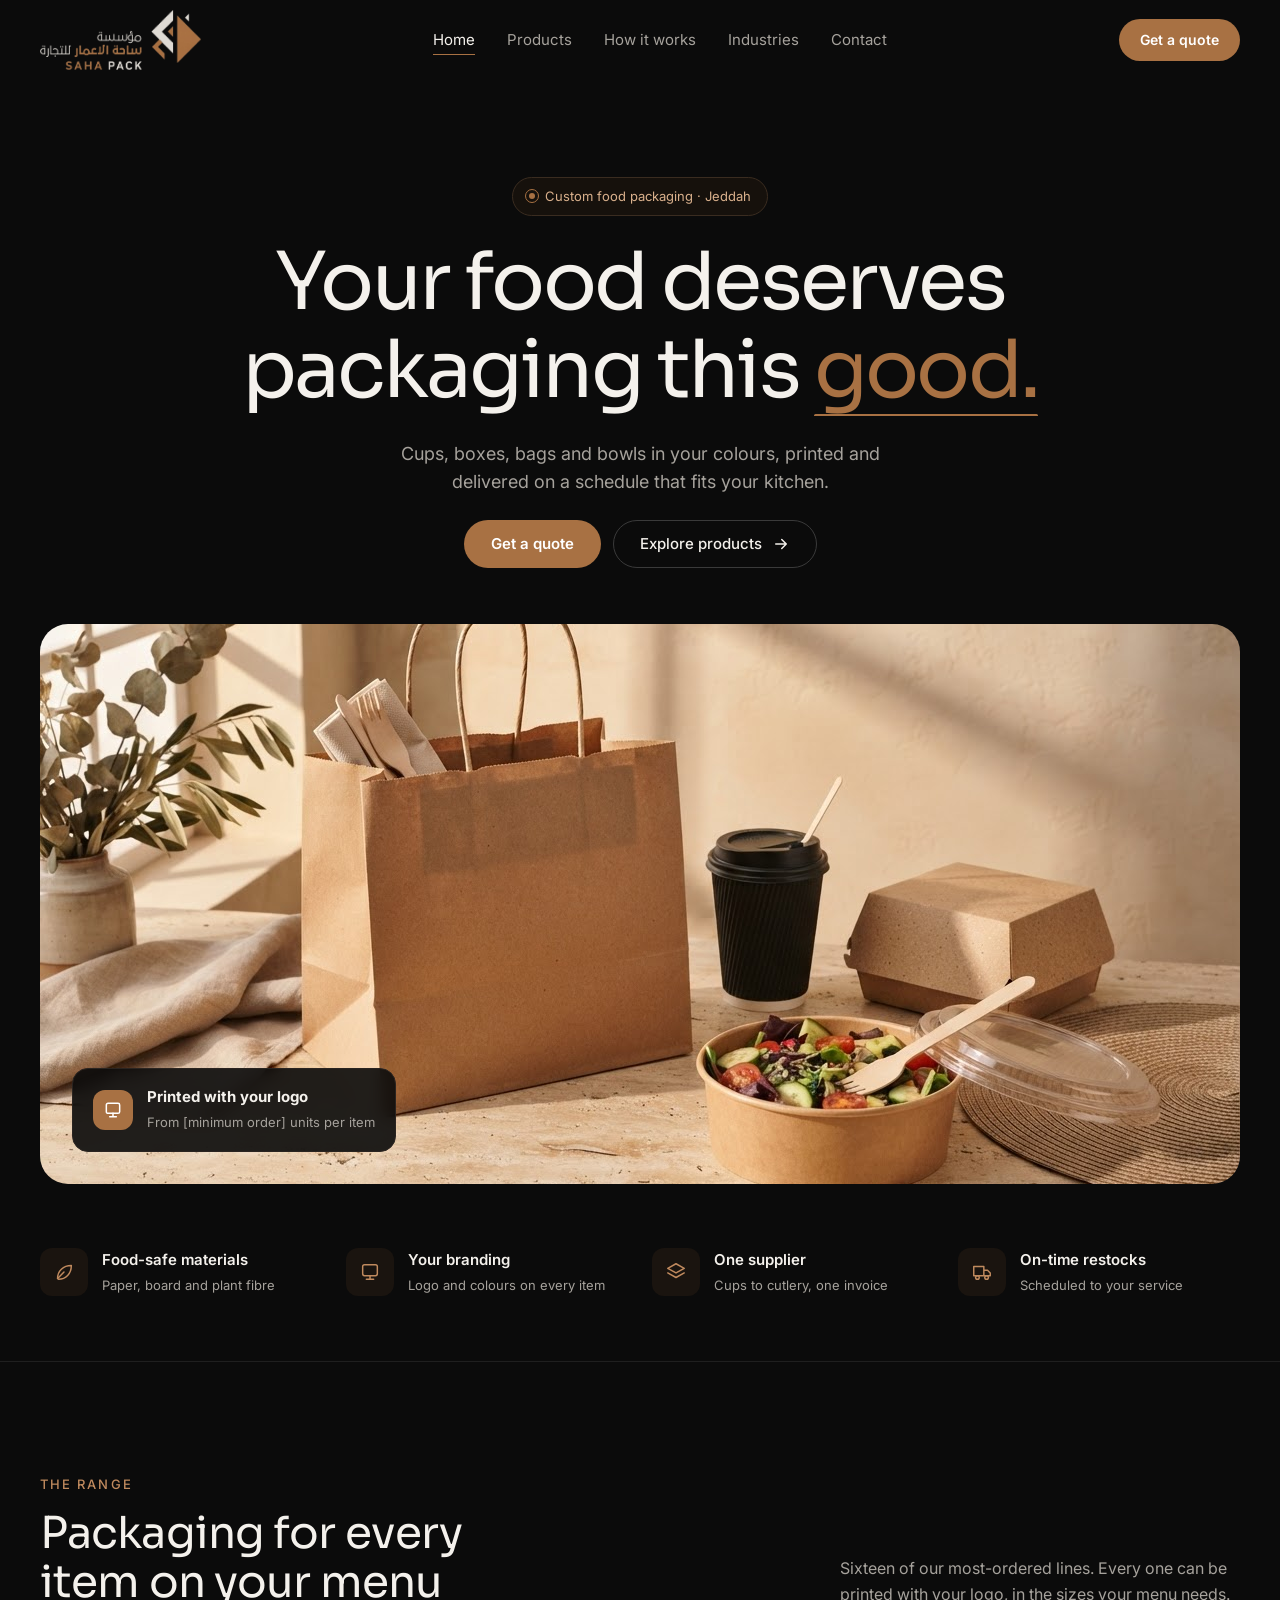
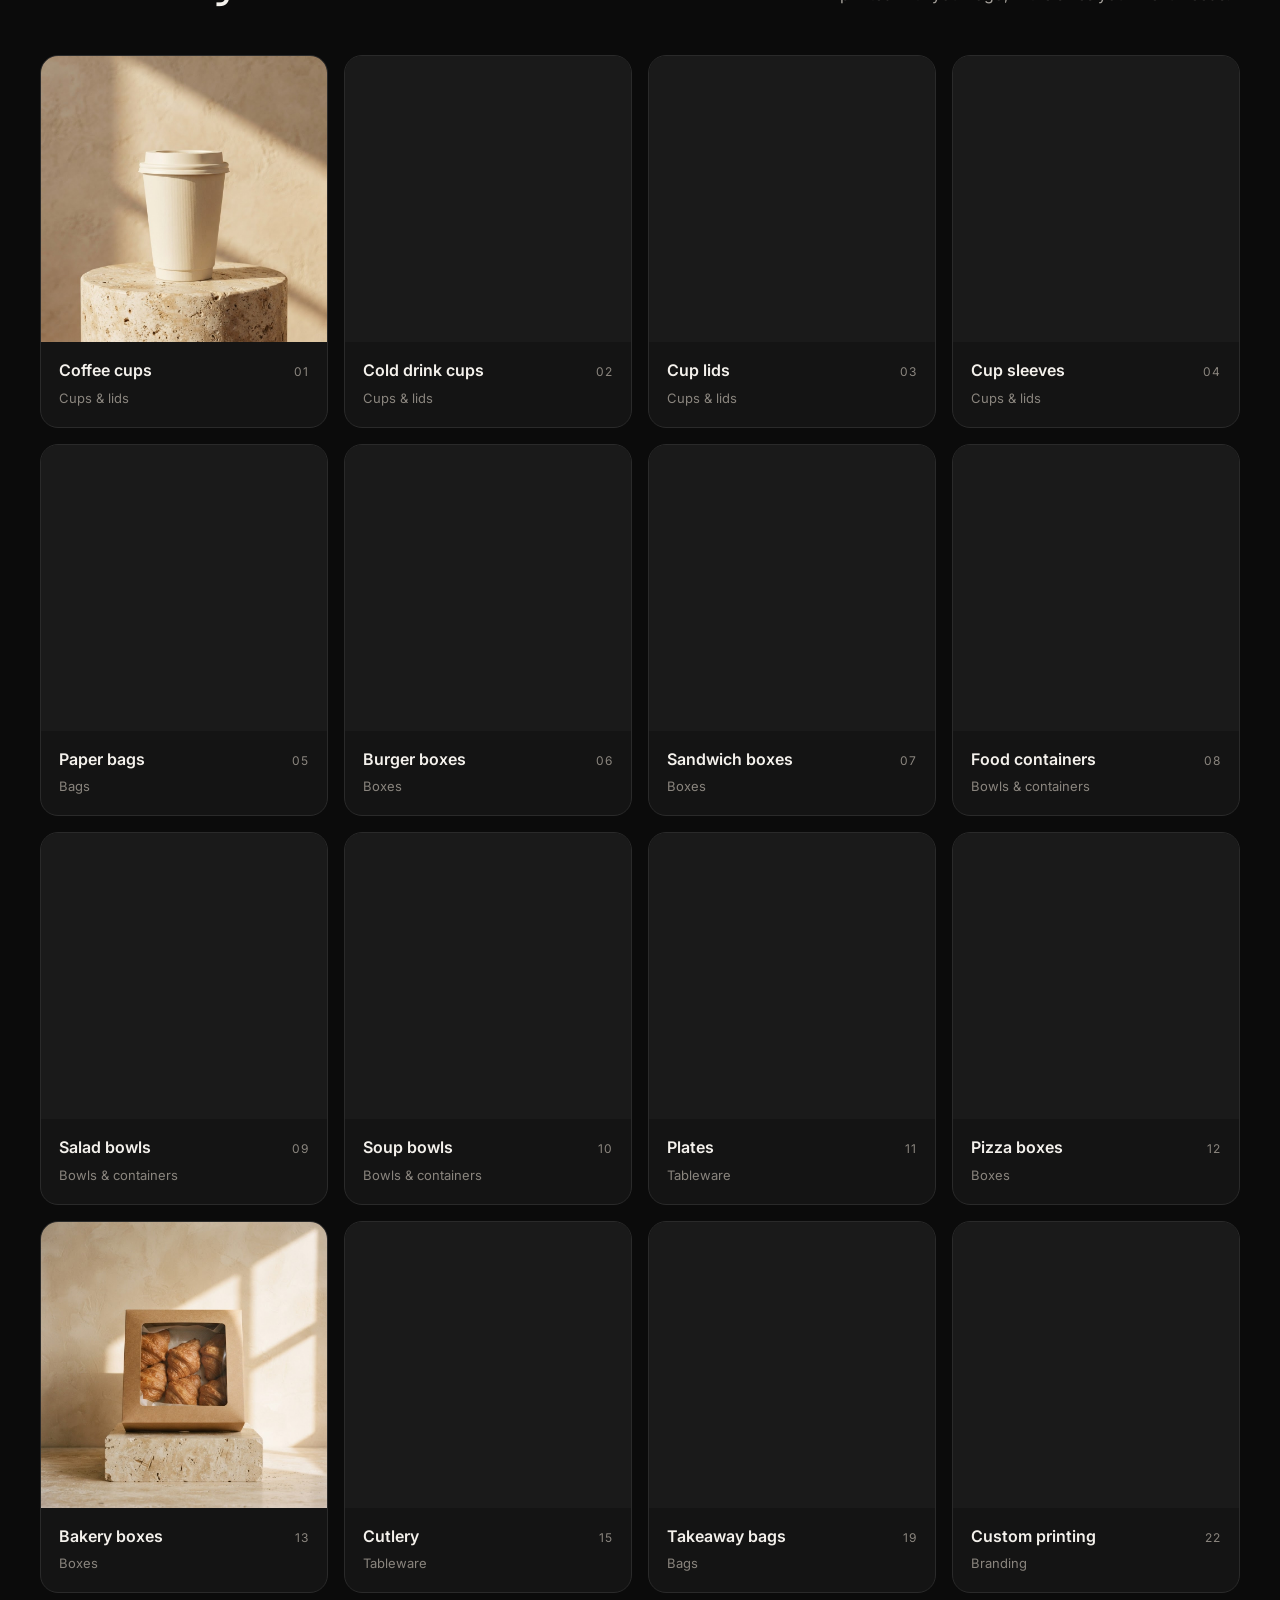
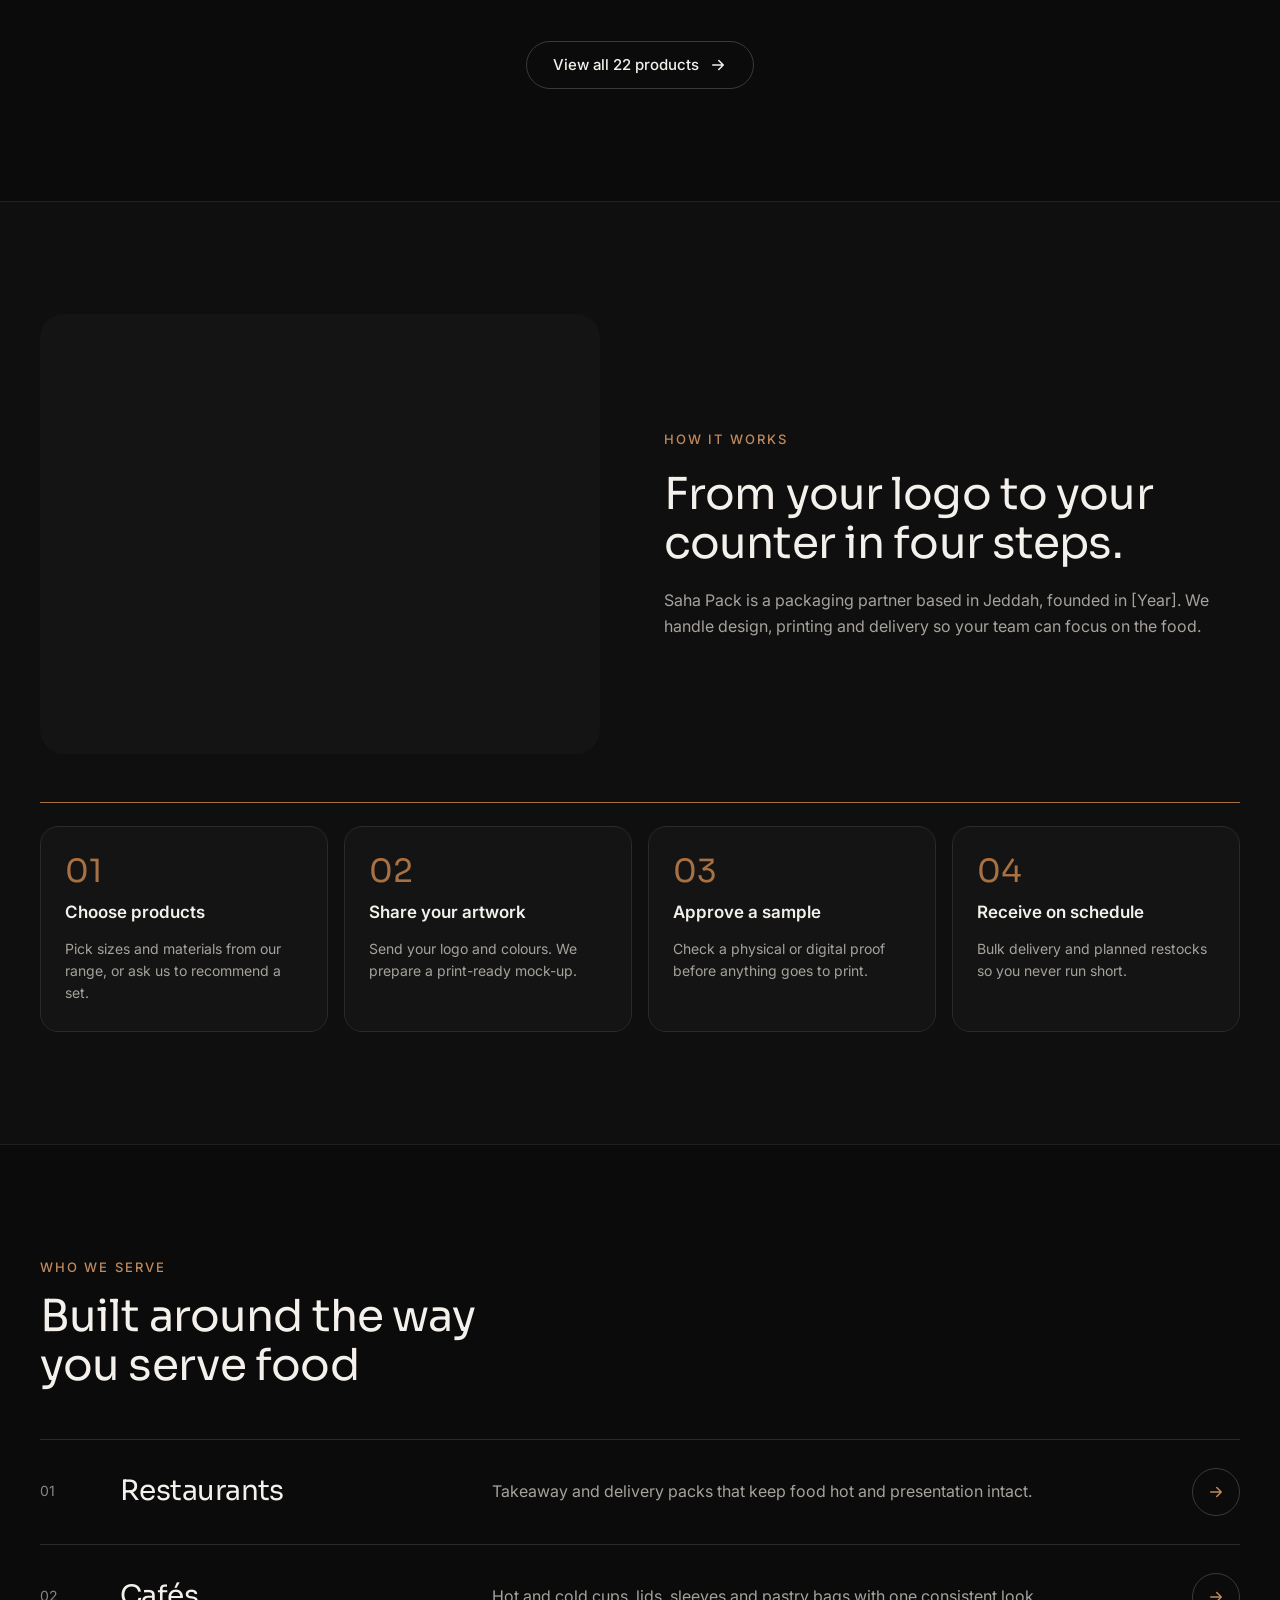
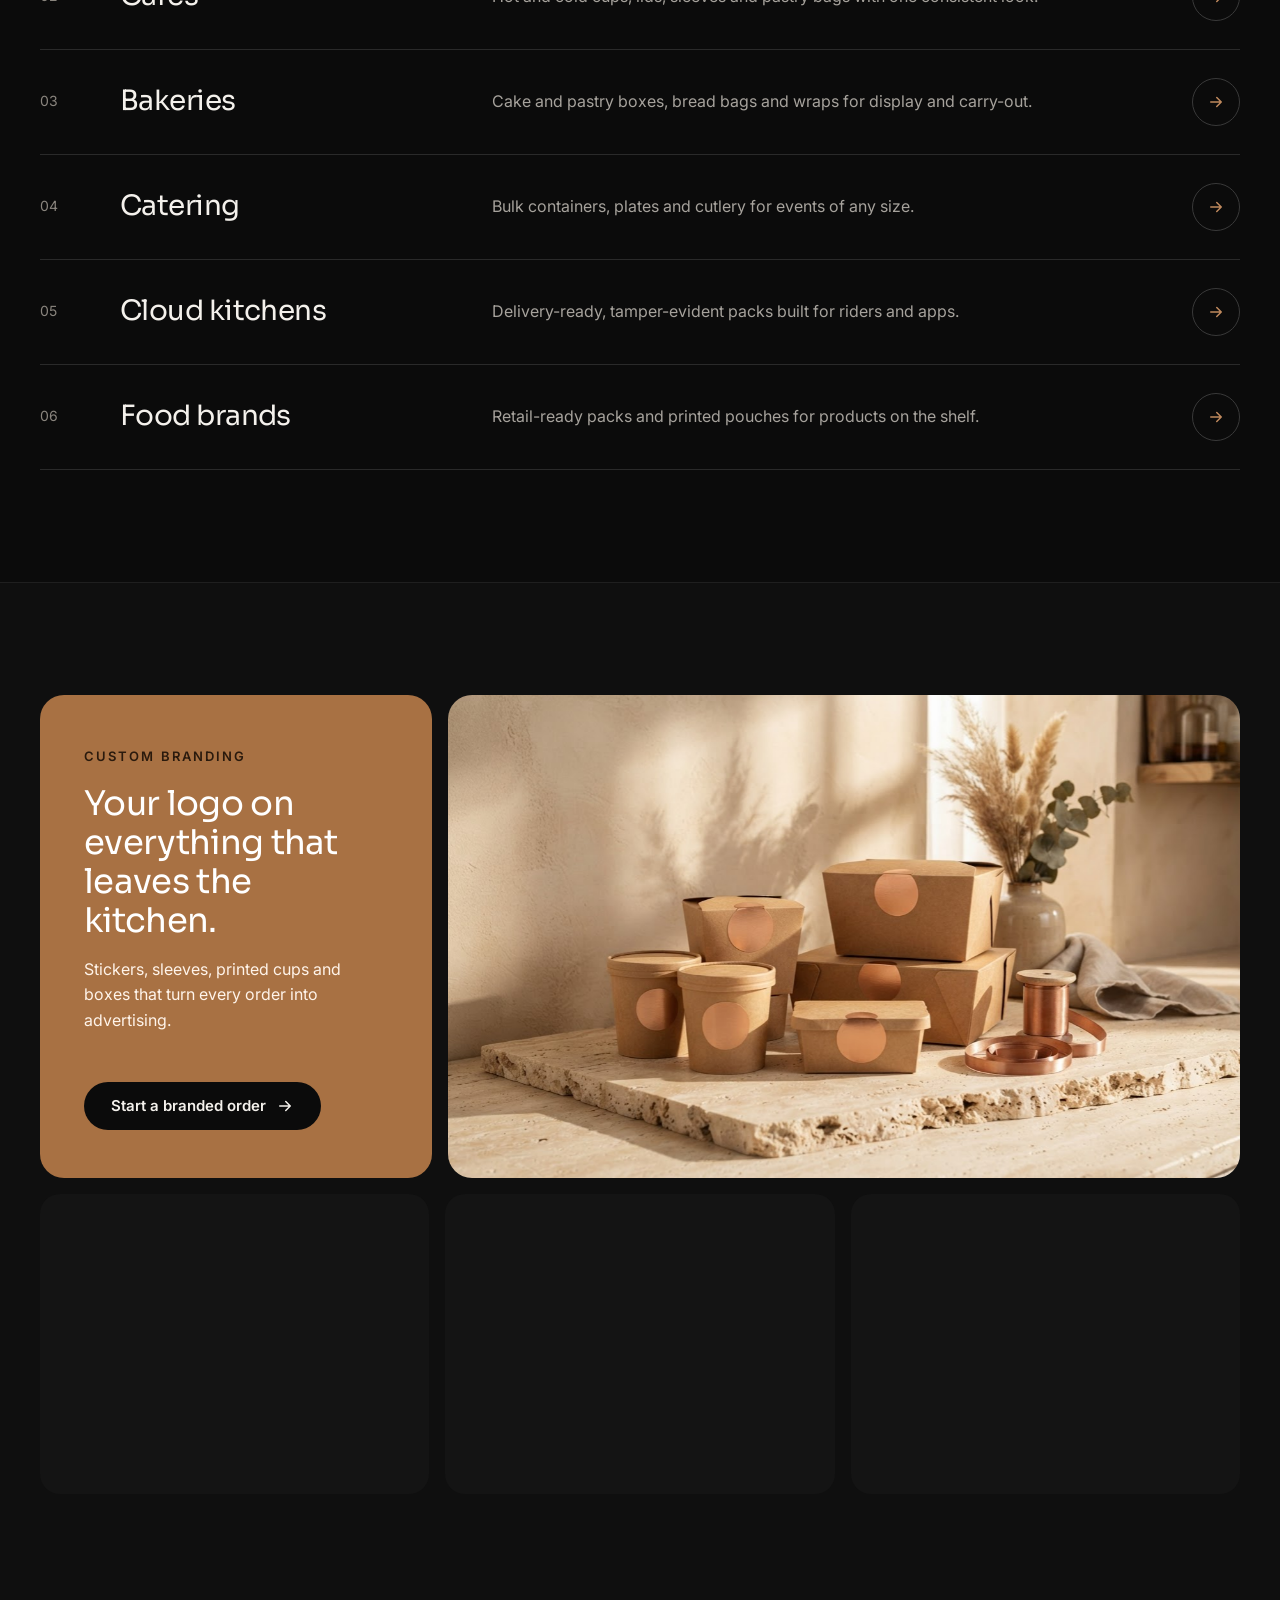
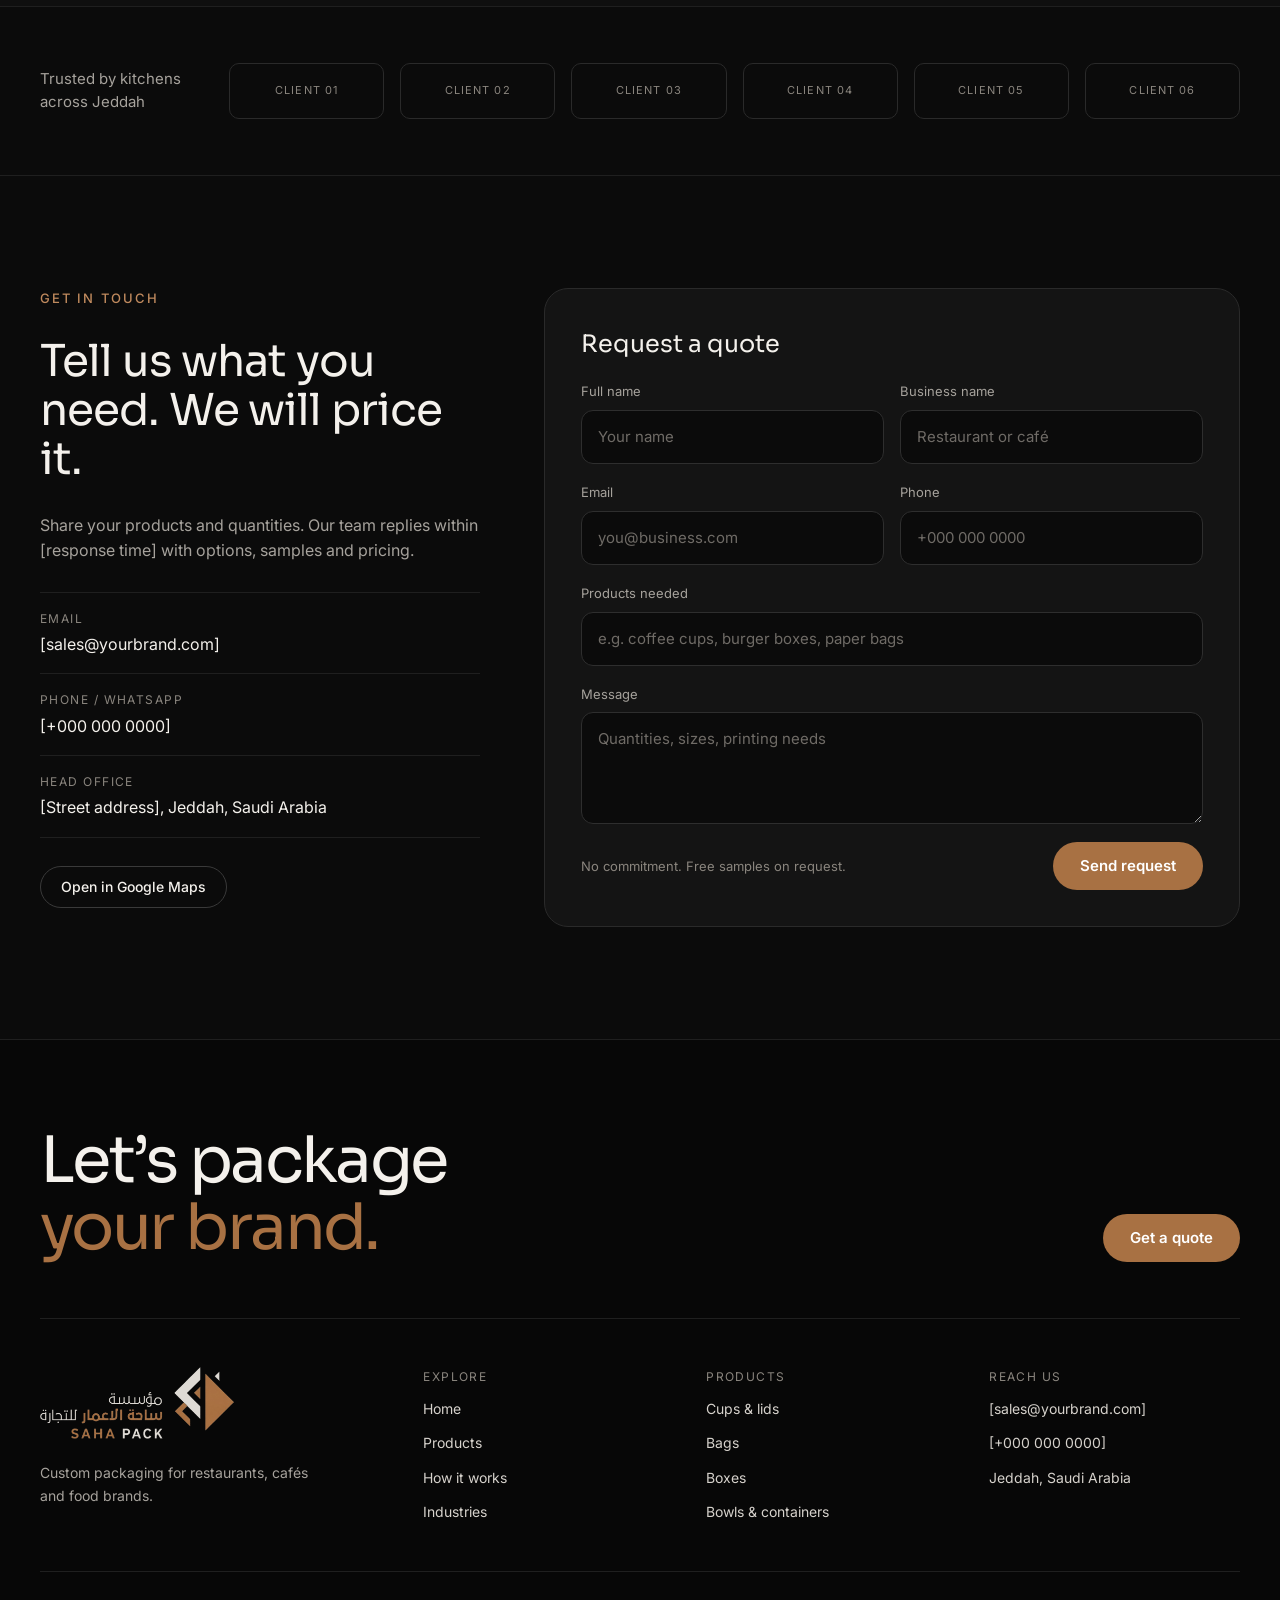
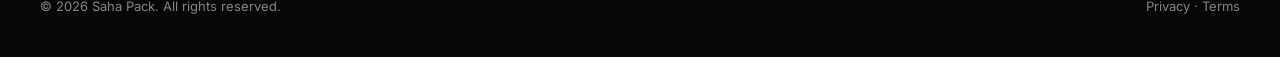
==== commit d8e2acf6: "Use the client's 4x PNG exports for all photos Photos are the exact PNG files exported from Figma at" ====
--- a/index.html
+++ b/index.html
@@ -8,12 +8,12 @@
   <meta name="theme-color" content="#0b0b0b">
   <meta property="og:title" content="Saha Pack | Custom Food Packaging">
   <meta property="og:description" content="Cups, boxes, bags and bowls printed with your branding and delivered on schedule.">
-  <meta property="og:image" content="/assets/img/hero.webp">
+  <meta property="og:image" content="/assets/img/hero.png">
   <link rel="icon" href="/assets/favicon.svg" type="image/svg+xml">
   <link rel="preconnect" href="https://fonts.googleapis.com">
   <link rel="preconnect" href="https://fonts.gstatic.com" crossorigin>
   <link href="https://fonts.googleapis.com/css2?family=Inter:wght@400;500;600&family=Sora:wght@400;600&display=swap" rel="stylesheet">
-  <link rel="preload" as="image" href="/assets/img/hero.webp">
+  <link rel="preload" as="image" href="/assets/img/hero.png">
   <link rel="stylesheet" href="/assets/css/styles.css">
 </head>
 <body>
@@ -71,7 +71,7 @@
 
         <div class="hero__media fade-in d3">
           <div class="hero__frame">
-            <img src="/assets/img/hero.webp" width="1200" height="896" alt="Kraft takeaway bag, black coffee cup, burger box and salad bowl on a stone counter in warm sunlight" fetchpriority="high">
+            <img src="/assets/img/hero.png" width="4800" height="3584" alt="Kraft takeaway bag, black coffee cup, burger box and salad bowl on a stone counter in warm sunlight" fetchpriority="high">
           </div>
           <div class="float-card">
             <span class="float-card__icon" aria-hidden="true">
@@ -117,22 +117,22 @@
         </div>
 
         <div class="product-grid" data-reveal-group>
-          <a class="card" href="/products" data-reveal><div class="card__media"><img src="/assets/img/coffee-cups.webp" width="1024" height="1024" loading="lazy" decoding="async" alt="Cream double-wall coffee cup with lid"></div><span class="card__go" aria-hidden="true"><svg viewBox="0 0 24 24" fill="none" stroke="currentColor" stroke-width="2" stroke-linecap="round" stroke-linejoin="round"><path d="M5 12h14M13 6l6 6-6 6"/></svg></span><div class="card__info"><div class="card__row"><span class="card__name">Coffee cups</span><span class="card__num">01</span></div><span class="card__cat">Cups &amp; lids</span></div></a>
-          <a class="card" href="/products" data-reveal><div class="card__media"><img src="/assets/img/cold-drink-cups.webp" width="1024" height="1024" loading="lazy" decoding="async" alt="Clear cold drink cup with iced latte and straw"></div><span class="card__go" aria-hidden="true"><svg viewBox="0 0 24 24" fill="none" stroke="currentColor" stroke-width="2" stroke-linecap="round" stroke-linejoin="round"><path d="M5 12h14M13 6l6 6-6 6"/></svg></span><div class="card__info"><div class="card__row"><span class="card__name">Cold drink cups</span><span class="card__num">02</span></div><span class="card__cat">Cups &amp; lids</span></div></a>
-          <a class="card" href="/products" data-reveal><div class="card__media"><img src="/assets/img/cup-lids.webp" width="1024" height="1024" loading="lazy" decoding="async" alt="Stack of black sip lids beside white lids"></div><span class="card__go" aria-hidden="true"><svg viewBox="0 0 24 24" fill="none" stroke="currentColor" stroke-width="2" stroke-linecap="round" stroke-linejoin="round"><path d="M5 12h14M13 6l6 6-6 6"/></svg></span><div class="card__info"><div class="card__row"><span class="card__name">Cup lids</span><span class="card__num">03</span></div><span class="card__cat">Cups &amp; lids</span></div></a>
-          <a class="card" href="/products" data-reveal><div class="card__media"><img src="/assets/img/cup-sleeves.webp" width="1024" height="1024" loading="lazy" decoding="async" alt="Kraft corrugated cup sleeves"></div><span class="card__go" aria-hidden="true"><svg viewBox="0 0 24 24" fill="none" stroke="currentColor" stroke-width="2" stroke-linecap="round" stroke-linejoin="round"><path d="M5 12h14M13 6l6 6-6 6"/></svg></span><div class="card__info"><div class="card__row"><span class="card__name">Cup sleeves</span><span class="card__num">04</span></div><span class="card__cat">Cups &amp; lids</span></div></a>
-          <a class="card" href="/products" data-reveal><div class="card__media"><img src="/assets/img/paper-bags.webp" width="1024" height="1024" loading="lazy" decoding="async" alt="Kraft paper bag with flat handles"></div><span class="card__go" aria-hidden="true"><svg viewBox="0 0 24 24" fill="none" stroke="currentColor" stroke-width="2" stroke-linecap="round" stroke-linejoin="round"><path d="M5 12h14M13 6l6 6-6 6"/></svg></span><div class="card__info"><div class="card__row"><span class="card__name">Paper bags</span><span class="card__num">05</span></div><span class="card__cat">Bags</span></div></a>
-          <a class="card" href="/products" data-reveal><div class="card__media"><img src="/assets/img/burger-boxes.webp" width="1024" height="1024" loading="lazy" decoding="async" alt="Kraft clamshell burger box"></div><span class="card__go" aria-hidden="true"><svg viewBox="0 0 24 24" fill="none" stroke="currentColor" stroke-width="2" stroke-linecap="round" stroke-linejoin="round"><path d="M5 12h14M13 6l6 6-6 6"/></svg></span><div class="card__info"><div class="card__row"><span class="card__name">Burger boxes</span><span class="card__num">06</span></div><span class="card__cat">Boxes</span></div></a>
-          <a class="card" href="/products" data-reveal><div class="card__media"><img src="/assets/img/sandwich-boxes.webp" width="1024" height="1024" loading="lazy" decoding="async" alt="Kraft sandwich wedge box with window"></div><span class="card__go" aria-hidden="true"><svg viewBox="0 0 24 24" fill="none" stroke="currentColor" stroke-width="2" stroke-linecap="round" stroke-linejoin="round"><path d="M5 12h14M13 6l6 6-6 6"/></svg></span><div class="card__info"><div class="card__row"><span class="card__name">Sandwich boxes</span><span class="card__num">07</span></div><span class="card__cat">Boxes</span></div></a>
-          <a class="card" href="/products" data-reveal><div class="card__media"><img src="/assets/img/food-containers.webp" width="1024" height="1024" loading="lazy" decoding="async" alt="Two stacked kraft food containers with lids"></div><span class="card__go" aria-hidden="true"><svg viewBox="0 0 24 24" fill="none" stroke="currentColor" stroke-width="2" stroke-linecap="round" stroke-linejoin="round"><path d="M5 12h14M13 6l6 6-6 6"/></svg></span><div class="card__info"><div class="card__row"><span class="card__name">Food containers</span><span class="card__num">08</span></div><span class="card__cat">Bowls &amp; containers</span></div></a>
-          <a class="card" href="/products" data-reveal><div class="card__media"><img src="/assets/img/salad-bowls.webp" width="1024" height="1024" loading="lazy" decoding="async" alt="Kraft salad bowl with clear lid"></div><span class="card__go" aria-hidden="true"><svg viewBox="0 0 24 24" fill="none" stroke="currentColor" stroke-width="2" stroke-linecap="round" stroke-linejoin="round"><path d="M5 12h14M13 6l6 6-6 6"/></svg></span><div class="card__info"><div class="card__row"><span class="card__name">Salad bowls</span><span class="card__num">09</span></div><span class="card__cat">Bowls &amp; containers</span></div></a>
-          <a class="card" href="/products" data-reveal><div class="card__media"><img src="/assets/img/soup-bowls.webp" width="1024" height="1024" loading="lazy" decoding="async" alt="Kraft soup bowl with fitted lid"></div><span class="card__go" aria-hidden="true"><svg viewBox="0 0 24 24" fill="none" stroke="currentColor" stroke-width="2" stroke-linecap="round" stroke-linejoin="round"><path d="M5 12h14M13 6l6 6-6 6"/></svg></span><div class="card__info"><div class="card__row"><span class="card__name">Soup bowls</span><span class="card__num">10</span></div><span class="card__cat">Bowls &amp; containers</span></div></a>
-          <a class="card" href="/products" data-reveal><div class="card__media"><img src="/assets/img/plates.webp" width="1024" height="1024" loading="lazy" decoding="async" alt="Stack of plant-fibre plates"></div><span class="card__go" aria-hidden="true"><svg viewBox="0 0 24 24" fill="none" stroke="currentColor" stroke-width="2" stroke-linecap="round" stroke-linejoin="round"><path d="M5 12h14M13 6l6 6-6 6"/></svg></span><div class="card__info"><div class="card__row"><span class="card__name">Plates</span><span class="card__num">11</span></div><span class="card__cat">Tableware</span></div></a>
-          <a class="card" href="/products" data-reveal><div class="card__media"><img src="/assets/img/pizza-boxes.webp" width="1024" height="1024" loading="lazy" decoding="async" alt="Two stacked kraft pizza boxes"></div><span class="card__go" aria-hidden="true"><svg viewBox="0 0 24 24" fill="none" stroke="currentColor" stroke-width="2" stroke-linecap="round" stroke-linejoin="round"><path d="M5 12h14M13 6l6 6-6 6"/></svg></span><div class="card__info"><div class="card__row"><span class="card__name">Pizza boxes</span><span class="card__num">12</span></div><span class="card__cat">Boxes</span></div></a>
-          <a class="card" href="/products" data-reveal><div class="card__media"><img src="/assets/img/bakery-boxes.webp" width="1024" height="1024" loading="lazy" decoding="async" alt="Kraft bakery box with window showing croissants"></div><span class="card__go" aria-hidden="true"><svg viewBox="0 0 24 24" fill="none" stroke="currentColor" stroke-width="2" stroke-linecap="round" stroke-linejoin="round"><path d="M5 12h14M13 6l6 6-6 6"/></svg></span><div class="card__info"><div class="card__row"><span class="card__name">Bakery boxes</span><span class="card__num">13</span></div><span class="card__cat">Boxes</span></div></a>
-          <a class="card" href="/products" data-reveal><div class="card__media"><img src="/assets/img/cutlery.webp" width="1024" height="1024" loading="lazy" decoding="async" alt="Wooden fork, knife and spoon"></div><span class="card__go" aria-hidden="true"><svg viewBox="0 0 24 24" fill="none" stroke="currentColor" stroke-width="2" stroke-linecap="round" stroke-linejoin="round"><path d="M5 12h14M13 6l6 6-6 6"/></svg></span><div class="card__info"><div class="card__row"><span class="card__name">Cutlery</span><span class="card__num">15</span></div><span class="card__cat">Tableware</span></div></a>
-          <a class="card" href="/products" data-reveal><div class="card__media"><img src="/assets/img/takeaway-bags.webp" width="1024" height="1024" loading="lazy" decoding="async" alt="Two kraft takeaway bags with twisted handles"></div><span class="card__go" aria-hidden="true"><svg viewBox="0 0 24 24" fill="none" stroke="currentColor" stroke-width="2" stroke-linecap="round" stroke-linejoin="round"><path d="M5 12h14M13 6l6 6-6 6"/></svg></span><div class="card__info"><div class="card__row"><span class="card__name">Takeaway bags</span><span class="card__num">19</span></div><span class="card__cat">Bags</span></div></a>
-          <a class="card" href="/products" data-reveal><div class="card__media"><img src="/assets/img/custom-printing.webp" width="1024" height="1024" loading="lazy" decoding="async" alt="Black cup, gift box and kraft pouch with copper seals"></div><span class="card__go" aria-hidden="true"><svg viewBox="0 0 24 24" fill="none" stroke="currentColor" stroke-width="2" stroke-linecap="round" stroke-linejoin="round"><path d="M5 12h14M13 6l6 6-6 6"/></svg></span><div class="card__info"><div class="card__row"><span class="card__name">Custom printing</span><span class="card__num">22</span></div><span class="card__cat">Branding</span></div></a>
+          <a class="card" href="/products" data-reveal><div class="card__media"><img src="/assets/img/coffee-cups.png" width="4096" height="4096" loading="lazy" decoding="async" alt="Cream double-wall coffee cup with lid"></div><span class="card__go" aria-hidden="true"><svg viewBox="0 0 24 24" fill="none" stroke="currentColor" stroke-width="2" stroke-linecap="round" stroke-linejoin="round"><path d="M5 12h14M13 6l6 6-6 6"/></svg></span><div class="card__info"><div class="card__row"><span class="card__name">Coffee cups</span><span class="card__num">01</span></div><span class="card__cat">Cups &amp; lids</span></div></a>
+          <a class="card" href="/products" data-reveal><div class="card__media"><img src="/assets/img/cold-drink-cups.png" width="4096" height="4096" loading="lazy" decoding="async" alt="Clear cold drink cup with iced latte and straw"></div><span class="card__go" aria-hidden="true"><svg viewBox="0 0 24 24" fill="none" stroke="currentColor" stroke-width="2" stroke-linecap="round" stroke-linejoin="round"><path d="M5 12h14M13 6l6 6-6 6"/></svg></span><div class="card__info"><div class="card__row"><span class="card__name">Cold drink cups</span><span class="card__num">02</span></div><span class="card__cat">Cups &amp; lids</span></div></a>
+          <a class="card" href="/products" data-reveal><div class="card__media"><img src="/assets/img/cup-lids.png" width="4096" height="4096" loading="lazy" decoding="async" alt="Stack of black sip lids beside white lids"></div><span class="card__go" aria-hidden="true"><svg viewBox="0 0 24 24" fill="none" stroke="currentColor" stroke-width="2" stroke-linecap="round" stroke-linejoin="round"><path d="M5 12h14M13 6l6 6-6 6"/></svg></span><div class="card__info"><div class="card__row"><span class="card__name">Cup lids</span><span class="card__num">03</span></div><span class="card__cat">Cups &amp; lids</span></div></a>
+          <a class="card" href="/products" data-reveal><div class="card__media"><img src="/assets/img/cup-sleeves.png" width="4096" height="4096" loading="lazy" decoding="async" alt="Kraft corrugated cup sleeves"></div><span class="card__go" aria-hidden="true"><svg viewBox="0 0 24 24" fill="none" stroke="currentColor" stroke-width="2" stroke-linecap="round" stroke-linejoin="round"><path d="M5 12h14M13 6l6 6-6 6"/></svg></span><div class="card__info"><div class="card__row"><span class="card__name">Cup sleeves</span><span class="card__num">04</span></div><span class="card__cat">Cups &amp; lids</span></div></a>
+          <a class="card" href="/products" data-reveal><div class="card__media"><img src="/assets/img/paper-bags.png" width="4096" height="4096" loading="lazy" decoding="async" alt="Kraft paper bag with flat handles"></div><span class="card__go" aria-hidden="true"><svg viewBox="0 0 24 24" fill="none" stroke="currentColor" stroke-width="2" stroke-linecap="round" stroke-linejoin="round"><path d="M5 12h14M13 6l6 6-6 6"/></svg></span><div class="card__info"><div class="card__row"><span class="card__name">Paper bags</span><span class="card__num">05</span></div><span class="card__cat">Bags</span></div></a>
+          <a class="card" href="/products" data-reveal><div class="card__media"><img src="/assets/img/burger-boxes.png" width="4096" height="4096" loading="lazy" decoding="async" alt="Kraft clamshell burger box"></div><span class="card__go" aria-hidden="true"><svg viewBox="0 0 24 24" fill="none" stroke="currentColor" stroke-width="2" stroke-linecap="round" stroke-linejoin="round"><path d="M5 12h14M13 6l6 6-6 6"/></svg></span><div class="card__info"><div class="card__row"><span class="card__name">Burger boxes</span><span class="card__num">06</span></div><span class="card__cat">Boxes</span></div></a>
+          <a class="card" href="/products" data-reveal><div class="card__media"><img src="/assets/img/sandwich-boxes.png" width="4096" height="4096" loading="lazy" decoding="async" alt="Kraft sandwich wedge box with window"></div><span class="card__go" aria-hidden="true"><svg viewBox="0 0 24 24" fill="none" stroke="currentColor" stroke-width="2" stroke-linecap="round" stroke-linejoin="round"><path d="M5 12h14M13 6l6 6-6 6"/></svg></span><div class="card__info"><div class="card__row"><span class="card__name">Sandwich boxes</span><span class="card__num">07</span></div><span class="card__cat">Boxes</span></div></a>
+          <a class="card" href="/products" data-reveal><div class="card__media"><img src="/assets/img/food-containers.png" width="4096" height="4096" loading="lazy" decoding="async" alt="Two stacked kraft food containers with lids"></div><span class="card__go" aria-hidden="true"><svg viewBox="0 0 24 24" fill="none" stroke="currentColor" stroke-width="2" stroke-linecap="round" stroke-linejoin="round"><path d="M5 12h14M13 6l6 6-6 6"/></svg></span><div class="card__info"><div class="card__row"><span class="card__name">Food containers</span><span class="card__num">08</span></div><span class="card__cat">Bowls &amp; containers</span></div></a>
+          <a class="card" href="/products" data-reveal><div class="card__media"><img src="/assets/img/salad-bowls.png" width="4096" height="4096" loading="lazy" decoding="async" alt="Kraft salad bowl with clear lid"></div><span class="card__go" aria-hidden="true"><svg viewBox="0 0 24 24" fill="none" stroke="currentColor" stroke-width="2" stroke-linecap="round" stroke-linejoin="round"><path d="M5 12h14M13 6l6 6-6 6"/></svg></span><div class="card__info"><div class="card__row"><span class="card__name">Salad bowls</span><span class="card__num">09</span></div><span class="card__cat">Bowls &amp; containers</span></div></a>
+          <a class="card" href="/products" data-reveal><div class="card__media"><img src="/assets/img/soup-bowls.png" width="4096" height="4096" loading="lazy" decoding="async" alt="Kraft soup bowl with fitted lid"></div><span class="card__go" aria-hidden="true"><svg viewBox="0 0 24 24" fill="none" stroke="currentColor" stroke-width="2" stroke-linecap="round" stroke-linejoin="round"><path d="M5 12h14M13 6l6 6-6 6"/></svg></span><div class="card__info"><div class="card__row"><span class="card__name">Soup bowls</span><span class="card__num">10</span></div><span class="card__cat">Bowls &amp; containers</span></div></a>
+          <a class="card" href="/products" data-reveal><div class="card__media"><img src="/assets/img/plates.png" width="4096" height="4096" loading="lazy" decoding="async" alt="Stack of plant-fibre plates"></div><span class="card__go" aria-hidden="true"><svg viewBox="0 0 24 24" fill="none" stroke="currentColor" stroke-width="2" stroke-linecap="round" stroke-linejoin="round"><path d="M5 12h14M13 6l6 6-6 6"/></svg></span><div class="card__info"><div class="card__row"><span class="card__name">Plates</span><span class="card__num">11</span></div><span class="card__cat">Tableware</span></div></a>
+          <a class="card" href="/products" data-reveal><div class="card__media"><img src="/assets/img/pizza-boxes.png" width="4096" height="4096" loading="lazy" decoding="async" alt="Two stacked kraft pizza boxes"></div><span class="card__go" aria-hidden="true"><svg viewBox="0 0 24 24" fill="none" stroke="currentColor" stroke-width="2" stroke-linecap="round" stroke-linejoin="round"><path d="M5 12h14M13 6l6 6-6 6"/></svg></span><div class="card__info"><div class="card__row"><span class="card__name">Pizza boxes</span><span class="card__num">12</span></div><span class="card__cat">Boxes</span></div></a>
+          <a class="card" href="/products" data-reveal><div class="card__media"><img src="/assets/img/bakery-boxes.png" width="4096" height="4096" loading="lazy" decoding="async" alt="Kraft bakery box with window showing croissants"></div><span class="card__go" aria-hidden="true"><svg viewBox="0 0 24 24" fill="none" stroke="currentColor" stroke-width="2" stroke-linecap="round" stroke-linejoin="round"><path d="M5 12h14M13 6l6 6-6 6"/></svg></span><div class="card__info"><div class="card__row"><span class="card__name">Bakery boxes</span><span class="card__num">13</span></div><span class="card__cat">Boxes</span></div></a>
+          <a class="card" href="/products" data-reveal><div class="card__media"><img src="/assets/img/cutlery.png" width="4096" height="4096" loading="lazy" decoding="async" alt="Wooden fork, knife and spoon"></div><span class="card__go" aria-hidden="true"><svg viewBox="0 0 24 24" fill="none" stroke="currentColor" stroke-width="2" stroke-linecap="round" stroke-linejoin="round"><path d="M5 12h14M13 6l6 6-6 6"/></svg></span><div class="card__info"><div class="card__row"><span class="card__name">Cutlery</span><span class="card__num">15</span></div><span class="card__cat">Tableware</span></div></a>
+          <a class="card" href="/products" data-reveal><div class="card__media"><img src="/assets/img/takeaway-bags.png" width="4096" height="4096" loading="lazy" decoding="async" alt="Two kraft takeaway bags with twisted handles"></div><span class="card__go" aria-hidden="true"><svg viewBox="0 0 24 24" fill="none" stroke="currentColor" stroke-width="2" stroke-linecap="round" stroke-linejoin="round"><path d="M5 12h14M13 6l6 6-6 6"/></svg></span><div class="card__info"><div class="card__row"><span class="card__name">Takeaway bags</span><span class="card__num">19</span></div><span class="card__cat">Bags</span></div></a>
+          <a class="card" href="/products" data-reveal><div class="card__media"><img src="/assets/img/custom-printing.png" width="4096" height="4096" loading="lazy" decoding="async" alt="Black cup, gift box and kraft pouch with copper seals"></div><span class="card__go" aria-hidden="true"><svg viewBox="0 0 24 24" fill="none" stroke="currentColor" stroke-width="2" stroke-linecap="round" stroke-linejoin="round"><path d="M5 12h14M13 6l6 6-6 6"/></svg></span><div class="card__info"><div class="card__row"><span class="card__name">Custom printing</span><span class="card__num">22</span></div><span class="card__cat">Branding</span></div></a>
         </div>
 
         <div class="center">
@@ -148,7 +148,7 @@
       <div class="container">
         <div class="how">
           <div class="how__photo photo photo--parallax" data-reveal>
-            <img src="/assets/img/about.webp" width="1264" height="848" loading="lazy" decoding="async" alt="Takeaway order with coffee cups in a carrier on a café counter">
+            <img src="/assets/img/about.png" width="5056" height="3392" loading="lazy" decoding="async" alt="Takeaway order with coffee cups in a carrier on a café counter">
           </div>
           <div class="how__copy" data-reveal>
             <span class="eyebrow">How it works</span>
@@ -202,13 +202,13 @@
             </a>
           </div>
           <div class="photo photo--parallax" data-reveal>
-            <img src="/assets/img/branded-set.webp" width="1264" height="848" loading="lazy" decoding="async" alt="Kraft boxes and soup cups sealed with copper stickers, with a spool of copper ribbon">
+            <img src="/assets/img/branded-set.png" width="5056" height="3392" loading="lazy" decoding="async" alt="Kraft boxes and soup cups sealed with copper stickers, with a spool of copper ribbon">
           </div>
         </div>
         <div class="brand-row" data-reveal-group>
-          <div class="photo" data-reveal><img src="/assets/img/cup-stacks.webp" width="1024" height="1024" loading="lazy" decoding="async" alt="Two stacks of cream ripple coffee cups"></div>
-          <div class="photo" data-reveal><img src="/assets/img/pastry-box.webp" width="1024" height="1024" loading="lazy" decoding="async" alt="Open kraft box of pastries with twine"></div>
-          <div class="photo" data-reveal><img src="/assets/img/delivery-order.webp" width="1264" height="848" loading="lazy" decoding="async" alt="Sealed kraft bag and two iced coffees in a carrier"></div>
+          <div class="photo" data-reveal><img src="/assets/img/cup-stacks.png" width="4096" height="4096" loading="lazy" decoding="async" alt="Two stacks of cream ripple coffee cups"></div>
+          <div class="photo" data-reveal><img src="/assets/img/pastry-box.png" width="4096" height="4096" loading="lazy" decoding="async" alt="Open kraft box of pastries with twine"></div>
+          <div class="photo" data-reveal><img src="/assets/img/delivery-order.png" width="5056" height="3392" loading="lazy" decoding="async" alt="Sealed kraft bag and two iced coffees in a carrier"></div>
         </div>
       </div>
     </section>
